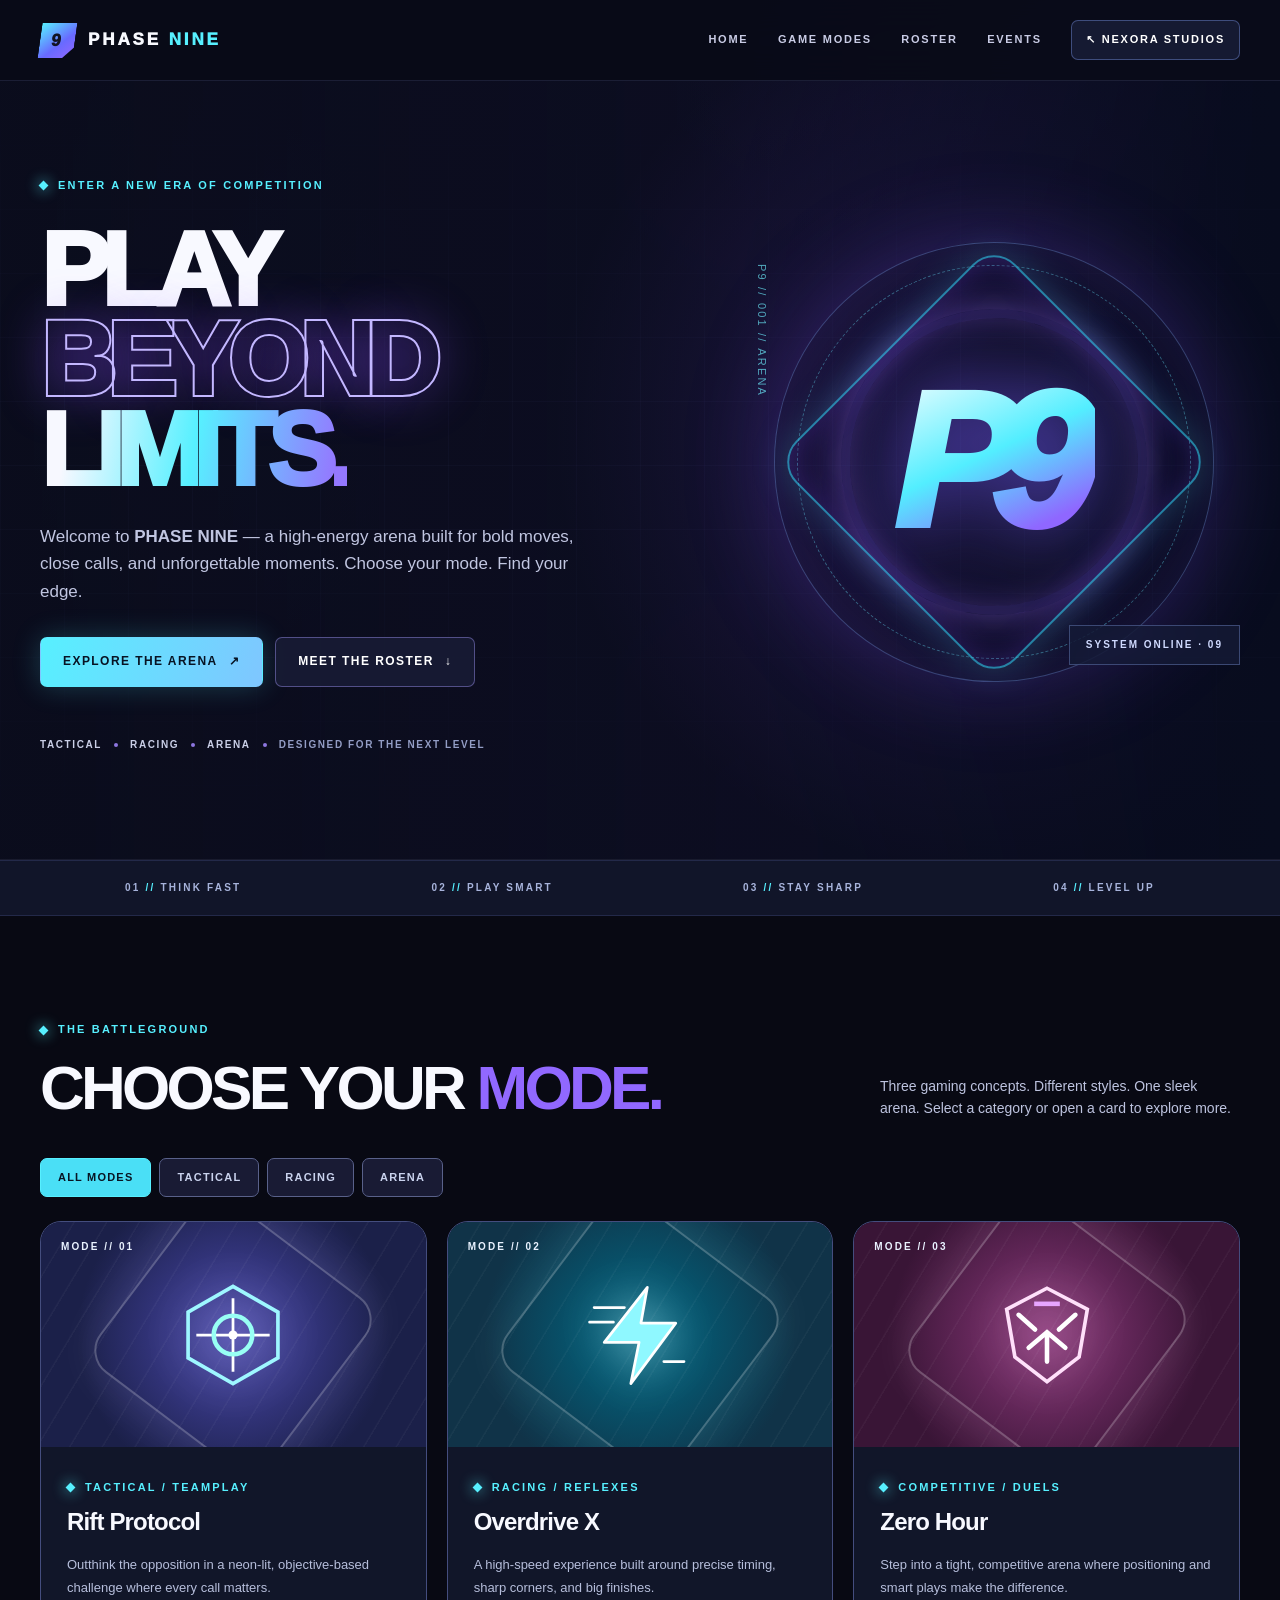
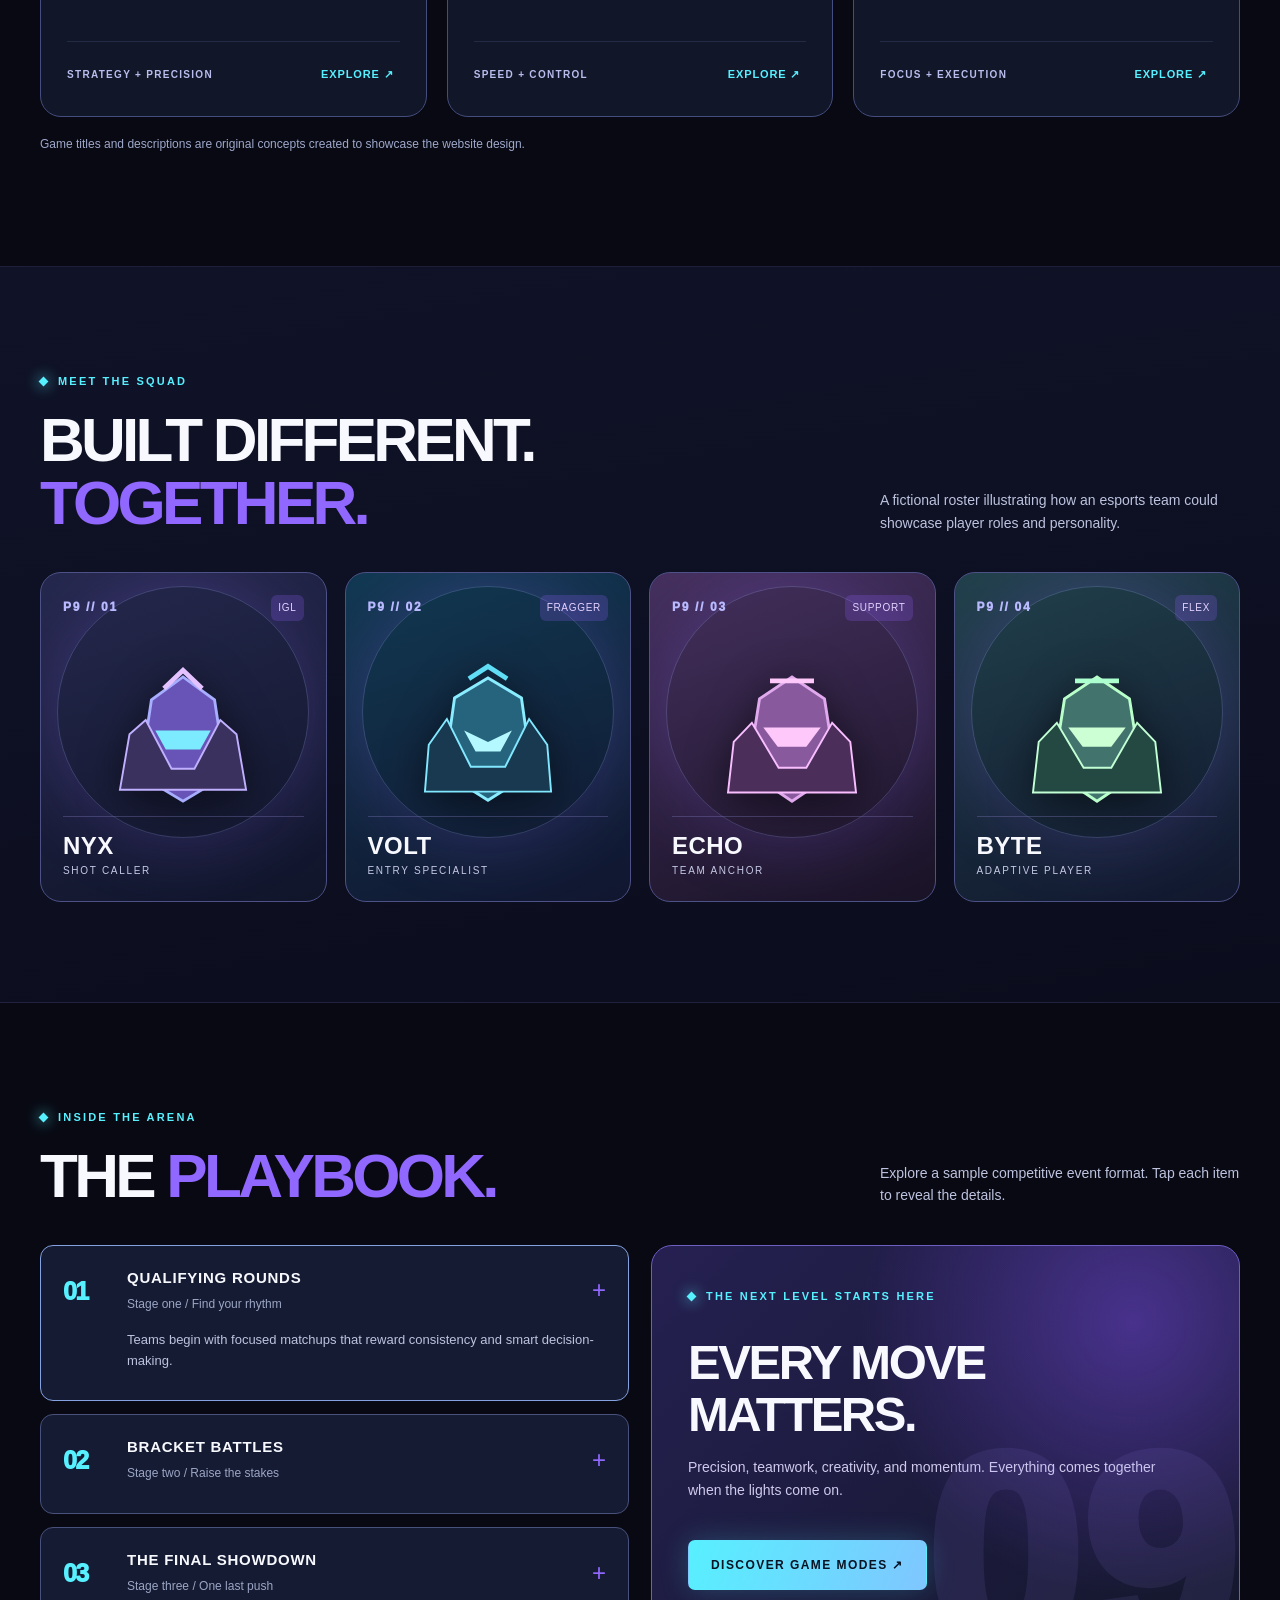
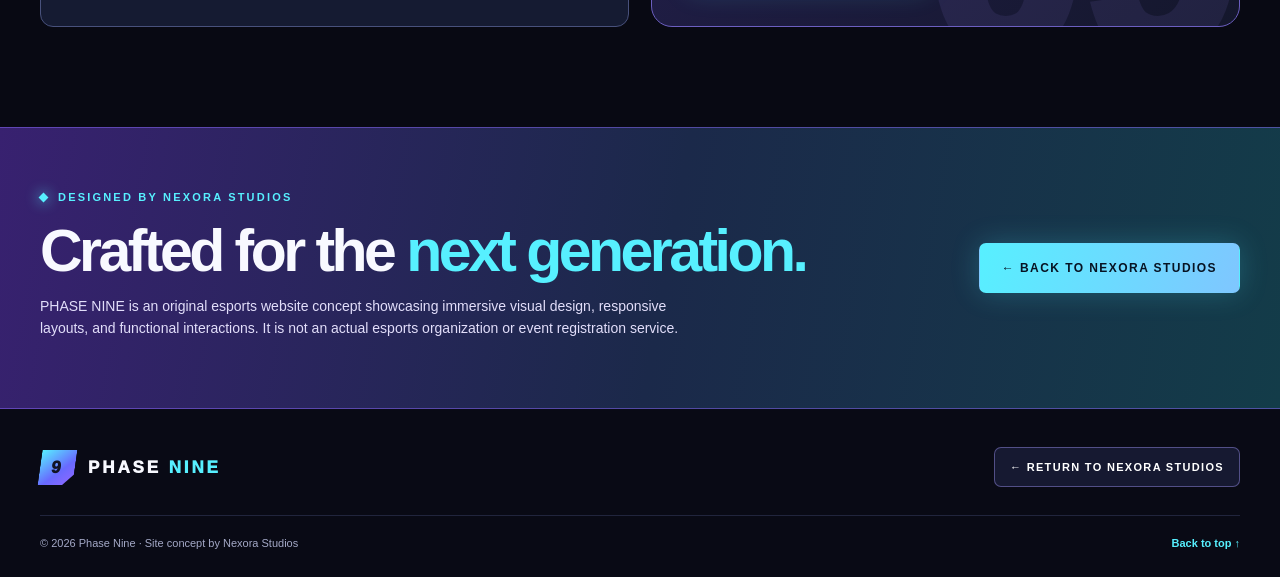
==== arena/index.html @ bd65f334 "Publish Phase Nine esports portfolio project" ====
<!doctype html>
<html lang="en">
<head>
  <meta charset="UTF-8">
  <meta name="viewport" content="width=device-width, initial-scale=1">
  <meta name="theme-color" content="#090a17">
  <meta name="description" content="Phase Nine is a futuristic esports and gaming website concept designed by Nexora Studios.">
  <title>PHASE NINE | Enter the Arena</title>
  <style>
    :root{--bg:#080913;--panel:#111329;--panel2:#171b35;--line:#333a63;--white:#f8f9ff;--soft:#bdc3df;--purple:#9168ff;--cyan:#57f0ff;--lime:#c2ff79;--radius:21px;--max:1200px}
    *{box-sizing:border-box}
    html{scroll-behavior:smooth;scroll-padding-top:105px}
    body{margin:0;background:var(--bg);color:var(--white);font-family:Inter,"Segoe UI",Arial,sans-serif;line-height:1.6;overflow-x:hidden}
    body::before{content:"";position:fixed;inset:0;z-index:-2;background:radial-gradient(ellipse 52% 38% at 92% 7%,#603bb32b,transparent 80%),radial-gradient(ellipse 44% 42% at 4% 42%,#1942731c,transparent 80%),var(--bg)}
    ::selection{background:#9168ff;color:white}
    a{color:inherit;text-decoration:none}button{font:inherit}button,a{ -webkit-tap-highlight-color:transparent }
    button:focus-visible,a:focus-visible,summary:focus-visible{outline:3px solid var(--cyan);outline-offset:4px}
    .wrap{width:min(var(--max),calc(100% - 64px));margin-inline:auto}
    .topbar{position:sticky;top:0;z-index:40;background:#090b18eb;backdrop-filter:blur(18px);border-bottom:1px solid #8794df25}
    .nav{display:flex;align-items:center;justify-content:space-between;gap:16px;min-height:80px}
    .brand{display:inline-flex;align-items:center;gap:13px;font-size:17px;font-weight:950;letter-spacing:.17em;white-space:nowrap}
    .brand-symbol{width:35px;height:35px;display:grid;place-items:center;transform:skew(-8deg);background:linear-gradient(140deg,var(--cyan),#686aff 60%,var(--purple));clip-path:polygon(0 0,100% 0,100% 70%,70% 100%,0 100%);color:#111324;font-weight:1000;box-shadow:0 0 35px #8d56ff66}
    .brand em{font-style:normal;color:var(--cyan)}
    .nav-items{display:flex;align-items:center;gap:clamp(14px,2.3vw,34px)}
    .nav-items a{font-size:11px;letter-spacing:.16em;text-transform:uppercase;color:#c9cce5;font-weight:800;transition:color .2s}
    .nav-items a:hover{color:var(--cyan)}
    .nav-items .nav-back{border:1px solid #6880c980;padding:10px 14px;border-radius:7px;color:white;background:#2229498a}
    .menu-button{display:none;border:1px solid #737eba79;border-radius:8px;background:#191d37;color:white;padding:9px 13px;cursor:pointer;font-weight:900}
    .hero{position:relative;min-height:710px;isolation:isolate;overflow:hidden;border-bottom:1px solid #646ca330}
    .hero::before{content:"";position:absolute;inset:0;z-index:-2;background:linear-gradient(90deg,#0b0d1df2 0%,#10112c91 58%,#080c1e 100%),radial-gradient(circle at 78% 45%,#7c43eb6e,transparent 41%)}
    .hero::after{content:"";position:absolute;inset:0;z-index:-1;opacity:.3;background-image:linear-gradient(#7a8ad720 1px,transparent 1px),linear-gradient(90deg,#7a8ad720 1px,transparent 1px);background-size:64px 64px;mask-image:linear-gradient(to bottom,transparent,black 45%,transparent)}
    .hero .wrap{display:grid;grid-template-columns:1.15fr .85fr;align-items:center;gap:40px;min-height:710px;padding-block:90px 106px}
    .eyebrow{display:inline-flex;align-items:center;gap:11px;text-transform:uppercase;letter-spacing:.2em;font-weight:850;font-size:11px;color:var(--cyan)}
    .eyebrow:before{content:"";height:7px;width:7px;background:var(--cyan);box-shadow:0 0 14px var(--cyan);transform:rotate(45deg)}
    .hero h1{font-size:clamp(63px,8.1vw,121px);line-height:.87;letter-spacing:-.085em;font-weight:1000;margin:28px 0 28px;text-transform:uppercase}
    .hero h1 .outline{color:transparent;-webkit-text-stroke:2px #c3b7ff;text-shadow:0 0 48px #8b4aff60}
    .hero h1 .bright{display:inline-block;background:linear-gradient(100deg,#f7f8ff 10%,var(--cyan) 50%,#9478ff 95%);color:transparent;background-clip:text;-webkit-background-clip:text}
    .hero-copy{max-width:550px;font-size:17px;color:#c1c6e1;margin-bottom:29px}
    .actions{display:flex;gap:12px;flex-wrap:wrap;margin-top:32px}
    .btn{display:inline-flex;align-items:center;justify-content:center;gap:11px;min-height:50px;padding:13px 22px;font-size:12px;font-weight:900;letter-spacing:.12em;text-transform:uppercase;border-radius:7px;border:1px solid transparent;cursor:pointer;transition:transform .2s,box-shadow .2s,background .2s}
    .btn:hover{transform:translateY(-3px)}
    .btn.primary{color:#071323;background:linear-gradient(110deg,var(--cyan),#7fc6ff);box-shadow:0 0 28px #52ebff36}
    .btn.secondary{background:#191d37d8;border-color:#8f85dd80;color:white}
    .btn.small{min-height:40px;padding:10px 15px;font-size:11px}
    .microline{margin-top:50px;display:flex;align-items:center;gap:12px;flex-wrap:wrap;color:#939dc5;text-transform:uppercase;letter-spacing:.16em;font-size:10px;font-weight:700}
    .microline b{color:#cacfe7}
    .microline i{width:4px;height:4px;border-radius:50%;background:#8d76df}
    .hero-art{position:relative;height:450px;display:grid;place-items:center;animation:enter-art 1.1s ease both}
    .hero-art .orbit{position:absolute;width:min(440px,100%);aspect-ratio:1;border-radius:50%;border:1px solid #748de267;transform:rotate(-24deg);box-shadow:0 0 90px #7549e64a,inset 0 0 85px #5737a039}
    .hero-art .orbit::before{content:"";position:absolute;inset:22px;border:1px dashed #66e5fb60;border-radius:50%;animation:spin 40s linear infinite}
    .hero-art .orbit::after{content:"";position:absolute;inset:66px;border:9px solid #8561f530;border-radius:50%;box-shadow:0 0 35px #9b6dff6c,inset 0 0 32px #9b6dff45}
    .hero-art .angled{position:absolute;width:310px;height:310px;border:2px solid #36d8fc91;transform:rotate(45deg);border-radius:30px;box-shadow:0 0 38px #55e6ff39, inset 0 0 30px #8246ff35;animation:float 7s ease-in-out infinite}
    .hero-art .brandmark{position:relative;z-index:1;font-size:clamp(100px,15vw,190px);font-style:italic;font-weight:1000;letter-spacing:-.16em;padding-right:.16em;line-height:1;background:linear-gradient(155deg,#fff,#53eeff 46%,#8f67ff 80%);background-clip:text;color:transparent;filter:drop-shadow(0 0 34px #745fff8a)}
    .hero-art .tiny{position:absolute;z-index:3;bottom:22px;right:0;color:#d0daff;background:#151b35d9;border:1px solid #6478b282;padding:11px 16px;letter-spacing:.2em;font-size:10px;font-weight:900;backdrop-filter:blur(8px)}
    .hero-art .coordinates{position:absolute;z-index:2;left:1%;top:6%;font-size:11px;letter-spacing:.2em;color:#6df0ffac;writing-mode:vertical-rl}
    .ticker{border-block:1px solid #49558d52;background:#111529;overflow:hidden}
    .ticker .inner{min-height:54px;display:flex;align-items:center;justify-content:space-around;gap:20px;flex-wrap:wrap;padding:8px 0}
    .ticker span{font-size:10px;font-weight:850;letter-spacing:.22em;text-transform:uppercase;color:#a7b3db;white-space:nowrap}
    .ticker strong{color:var(--cyan)}
    .section{padding:100px 0;scroll-margin-top:90px}
    .section-alt{background:linear-gradient(170deg,#101328,#0b0d1d);border-block:1px solid #5b5b9138}
    .section-heading{display:flex;justify-content:space-between;align-items:end;gap:30px;margin-bottom:38px}
    .section-heading h2{font-size:clamp(36px,5.4vw,62px);letter-spacing:-.06em;text-transform:uppercase;line-height:1.02;margin:15px 0 0}
    .section-heading h2 span{color:var(--purple)}
    .section-heading p{max-width:360px;color:var(--soft);font-size:14px;margin:0}
    .filters{display:flex;gap:8px;flex-wrap:wrap;margin-bottom:24px}
    .filter{border:1px solid #59618a;background:#191b34;color:#c9d2ed;border-radius:7px;padding:10px 17px;letter-spacing:.11em;font-weight:850;font-size:11px;text-transform:uppercase;cursor:pointer;transition:.2s}
    .filter:hover{border-color:var(--cyan);color:white}
    .filter[aria-pressed="true"]{background:#4adff6;color:#081523;border-color:var(--cyan)}
    .modes-grid{display:grid;grid-template-columns:repeat(3,minmax(0,1fr));gap:20px}
    .mode-card{border:1px solid #444d7e;border-radius:var(--radius);overflow:hidden;background:#111629;transition:transform .25s,border .25s,box-shadow .25s}
    .mode-card:hover{transform:translateY(-8px);border-color:#7f87ef;box-shadow:0 18px 40px #0007}
    .mode-card[hidden]{display:none}
    .mode-art{position:relative;height:225px;display:grid;place-items:center;overflow:hidden;isolation:isolate}
    .mode-art::before{content:"";position:absolute;inset:-60px;background:repeating-linear-gradient(125deg,transparent 0,transparent 26px,#ffffff09 27px,#ffffff09 28px);transform:rotate(-4deg)}
    .mode-art:after{content:"";position:absolute;width:210px;height:210px;border:2px solid #ffffff3c;border-radius:28px;transform:rotate(37deg);box-shadow:0 0 50px #ffffff18}
    .mode-art svg{width:110px;height:110px;position:relative;z-index:1;filter:drop-shadow(0 0 23px #ffffff70)}
    .mode-art.tactical{background:radial-gradient(circle at 50% 50%,#4a48ad,#1b2049 70%)}
    .mode-art.speed{background:radial-gradient(circle at 50% 50%,#006b86,#103348 70%)}
    .mode-art.duel{background:radial-gradient(circle at 50% 50%,#8c387b,#391536 70%)}
    .corner-id{position:absolute;z-index:2;top:17px;left:20px;font-size:10px;color:#e9f2ff;letter-spacing:.21em;font-weight:900}
    .mode-info{padding:26px}
    .mode-info h3{font-size:24px;letter-spacing:-.035em;margin:4px 0}
    .mode-info p{font-size:13px;color:#b6bedb;line-height:1.75;min-height:69px}
    .card-footer{display:flex;align-items:center;justify-content:space-between;gap:10px;border-top:1px solid #55608b45;padding-top:18px;margin-top:18px}
    .subtag{font-size:10px;color:#b9bded;letter-spacing:.13em;text-transform:uppercase;font-weight:750}
    .inline-button{border:0;background:transparent;padding:6px;color:var(--cyan);font-weight:900;letter-spacing:.08em;text-transform:uppercase;cursor:pointer;font-size:11px}
    .inline-button:hover{text-decoration:underline}
    .roster-grid{display:grid;grid-template-columns:repeat(4,minmax(0,1fr));gap:18px}
    .player{position:relative;min-height:330px;background:linear-gradient(160deg,#25284d,#10152a);border:1px solid #4d5186;border-radius:var(--radius);padding:22px;display:flex;flex-direction:column;justify-content:space-between;overflow:hidden;transition:transform .2s}
    .player:hover{transform:translateY(-6px)}
    .player:before{content:"";position:absolute;width:250px;height:250px;left:50%;top:4%;transform:translateX(-50%);border:1px solid #a5a9ff40;border-radius:50%;box-shadow:0 0 70px #8f68ff40}
    .player .top{position:relative;z-index:1;display:flex;justify-content:space-between;align-items:center}
    .player .num{font-weight:950;color:#b9b9ff;letter-spacing:.14em;font-size:12px}
    .player .type{font-size:10px;color:#e4d2ff;background:#9060ff38;border-radius:6px;padding:5px 7px;text-transform:uppercase;letter-spacing:.07em}
    .avatar{position:relative;z-index:1;align-self:center;display:grid;place-items:center;width:172px;height:175px;transform:translateY(11px)}
    .avatar svg{width:100%;height:100%;filter:drop-shadow(0 8px 20px #0008)}
    .player .bottom{position:relative;z-index:1;border-top:1px solid #7c79b95c;padding-top:17px}
    .player h3{font-size:24px;line-height:1;margin:0 0 5px;letter-spacing:.02em}
    .player p{font-size:10px;letter-spacing:.17em;color:#c5c9e5;text-transform:uppercase;margin:0}
    .player:nth-child(2){background:linear-gradient(160deg,#113952,#11162f)}
    .player:nth-child(3){background:linear-gradient(160deg,#45305e,#191326)}
    .player:nth-child(4){background:linear-gradient(160deg,#21414b,#11172e)}
    .showcase-note{font-size:12px;color:#9ea8ca;margin-top:18px}
    .events{display:grid;grid-template-columns:1fr 1fr;gap:22px}
    .event-list{display:grid;gap:13px}
    details.event{background:#151b32;border:1px solid #48517c;border-radius:13px;padding:20px 22px}
    details.event[open]{border-color:#84a1e0}
    details.event summary{display:flex;gap:16px;align-items:center;list-style:none;cursor:pointer}
    details.event summary::-webkit-details-marker{display:none}
    .event-number{font-size:25px;font-weight:950;color:var(--cyan);min-width:48px;letter-spacing:-.07em}
    .event-title{flex:1}
    .event-title strong{font-size:15px;display:block;text-transform:uppercase;letter-spacing:.05em}
    .event-title small{color:#9ba6c5;font-size:12px}
    .event-plus{font-size:24px;color:var(--purple)}
    details.event p{font-size:13px;color:var(--soft);margin:15px 0 0 64px}
    .feature{min-height:100%;padding:36px;border-radius:var(--radius);border:1px solid #6c5fc1;background:radial-gradient(circle at 82% 20%,#7448dc80,transparent 48%),linear-gradient(135deg,#252051,#14172c);position:relative;overflow:hidden}
    .feature h3{font-size:clamp(30px,4vw,49px);text-transform:uppercase;line-height:1.06;letter-spacing:-.05em;max-width:460px;margin:30px 0 15px}
    .feature p{max-width:470px;color:#cfcaed;font-size:14px}
    .feature .feature-number{position:absolute;right:5px;bottom:-72px;font-size:280px;font-weight:1000;line-height:1;color:#9e88ff18;pointer-events:none}
    .feature .btn{margin-top:25px;position:relative}
    .about-band{padding:55px 0;background:linear-gradient(100deg,#382170,#1b294a 52%,#133c49);border-block:1px solid #8c6cff7c}
    .about-inner{display:flex;align-items:center;justify-content:space-between;gap:34px}
    .about-inner h2{font-size:clamp(32px,5vw,59px);line-height:1;letter-spacing:-.06em;margin:13px 0}
    .about-inner p{max-width:650px;color:#e2defa;font-size:14px}
    .about-inner .btn{flex-shrink:0}
    .footer{padding:38px 0 24px;background:#090a15}
    .footer-main{display:flex;align-items:center;justify-content:space-between;gap:22px;flex-wrap:wrap}
    .footer-sub{display:flex;align-items:center;justify-content:space-between;gap:20px;flex-wrap:wrap;color:#a4a9c7;border-top:1px solid #535a8d55;margin-top:28px;padding-top:19px;font-size:11px}
    .footer-sub a{color:var(--cyan);font-weight:800}
    dialog{border:1px solid #827dff;border-radius:20px;background:linear-gradient(155deg,#20244a,#0d1329);color:white;width:min(540px,calc(100% - 32px));box-shadow:0 35px 110px #000b;padding:32px}
    dialog::backdrop{background:#02050bd4;backdrop-filter:blur(5px)}
    dialog h2{font-size:34px;line-height:1.05;letter-spacing:-.05em;margin:15px 0}
    dialog p{color:#c5d3ee;line-height:1.7}
    dialog ul{padding-left:20px;color:#d7def4}
    dialog li{margin-bottom:6px}
    .close-modal{float:right;font-size:26px;width:40px;height:40px;background:#363963;color:white;border:1px solid #8884c7;border-radius:8px;cursor:pointer}
    .reveal{opacity:0;transform:translateY(25px);transition:transform .65s ease,opacity .65s ease}
    .reveal.visible{opacity:1;transform:translateY(0)}
    @keyframes spin{to{transform:rotate(360deg)}}
    @keyframes float{50%{transform:translateY(-16px) rotate(48deg)}}
    @keyframes enter-art{from{opacity:0;transform:translateY(30px) scale(.95)}to{opacity:1;transform:translateY(0) scale(1)}}
    @media(max-width:1050px){.hero .wrap{grid-template-columns:1fr .85fr}.roster-grid{grid-template-columns:repeat(2,minmax(0,1fr))}.modes-grid{grid-template-columns:repeat(2,minmax(0,1fr))}.hero h1{font-size:clamp(60px,8vw,96px)}.nav-items{gap:12px}}
    @media(max-width:760px){.wrap{width:min(var(--max),calc(100% - 36px))}.nav{min-height:68px}.menu-button{display:block}.nav-items{display:none;position:absolute;top:68px;left:0;right:0;background:#101426;border-bottom:1px solid #7476a353;flex-direction:column;align-items:stretch;gap:0;padding:10px 18px 18px;box-shadow:0 20px 40px #0009}.nav-items.open{display:flex}.nav-items a{padding:15px;border-bottom:1px solid #626a9940}.nav-items .nav-back{margin-top:8px;text-align:center;border:1px solid #7083b2}.hero,.hero .wrap{min-height:auto}.hero .wrap{grid-template-columns:1fr;padding-block:76px 65px;gap:8px}.hero-art{height:330px}.hero-art .orbit{width:300px}.hero-art .angled{height:225px;width:225px}.hero-art .brandmark{font-size:135px}.hero-art .tiny{right:6%}.section{padding:70px 0}.section-heading{display:block}.section-heading p{margin-top:15px}.modes-grid{grid-template-columns:1fr}.events{grid-template-columns:1fr}.about-inner{display:block}.about-inner .btn{margin-top:17px}.ticker span{font-size:9px}.ticker .inner{justify-content:center}.roster-grid{grid-template-columns:repeat(2,minmax(0,1fr))}}
    @media(max-width:470px){.hero h1{font-size:clamp(52px,16vw,75px)}.hero-copy{font-size:15px}.hero-art{height:275px}.hero-art .orbit{width:258px}.hero-art .angled{height:195px;width:195px}.hero-art .brandmark{font-size:113px}.hero-art .tiny{font-size:8px;padding:8px;bottom:5px}.roster-grid{gap:10px}.player{padding:13px;min-height:275px}.avatar{width:135px;height:147px}.player h3{font-size:20px}.player .type{font-size:8px}.feature{padding:26px}.feature h3{font-size:35px}.footer-main{align-items:flex-start;flex-direction:column}}
    @media(prefers-reduced-motion:reduce){*,*::before,*::after{scroll-behavior:auto!important;animation:none!important;transition:none!important}.reveal{opacity:1;transform:none}}
  </style>
</head>
<body>
  <header class="topbar">
    <nav class="wrap nav" aria-label="Main navigation">
      <a href="#top" class="brand"><span class="brand-symbol">9</span><span>PHASE <em>NINE</em></span></a>
      <button id="menuButton" class="menu-button" aria-expanded="false" aria-controls="navItems">☰ MENU</button>
      <div class="nav-items" id="navItems">
        <a href="#top">Home</a><a href="#modes">Game modes</a><a href="#roster">Roster</a><a href="#events">Events</a>
        <a class="nav-back" href="https://alewismike-ux.github.io/">↖ Nexora Studios</a>
      </div>
    </nav>
  </header>
  <main>
    <section class="hero" id="top" aria-labelledby="heroTitle">
      <div class="wrap">
        <div>
          <div class="eyebrow">Enter a new era of competition</div>
          <h1 id="heroTitle">PLAY<br><span class="outline">BEYOND</span><br><span class="bright">LIMITS.</span></h1>
          <p class="hero-copy">Welcome to <strong>PHASE NINE</strong> — a high-energy arena built for bold moves, close calls, and unforgettable moments. Choose your mode. Find your edge.</p>
          <div class="actions"><a href="#modes" class="btn primary">Explore the arena <span aria-hidden="true">↗</span></a><a href="#roster" class="btn secondary">Meet the roster <span aria-hidden="true">↓</span></a></div>
          <div class="microline"><b>TACTICAL</b><i></i><b>RACING</b><i></i><b>ARENA</b><i></i><span>Designed for the next level</span></div>
        </div>
        <div class="hero-art" aria-label="Glowing Phase Nine esports emblem" role="img">
          <div class="orbit"></div><div class="angled"></div><div class="coordinates">P9 // 001 // ARENA</div><div class="brandmark">P9</div><div class="tiny">SYSTEM ONLINE · 09</div>
        </div>
      </div>
    </section>
    <div class="ticker" aria-label="Gaming categories"><div class="wrap inner"><span>01 <strong>//</strong> THINK FAST</span><span>02 <strong>//</strong> PLAY SMART</span><span>03 <strong>//</strong> STAY SHARP</span><span>04 <strong>//</strong> LEVEL UP</span></div></div>
    <section class="section" id="modes" aria-labelledby="modesTitle">
      <div class="wrap">
        <div class="section-heading reveal"><div><div class="eyebrow">The battleground</div><h2 id="modesTitle">Choose your <span>mode.</span></h2></div><p>Three gaming concepts. Different styles. One sleek arena. Select a category or open a card to explore more.</p></div>
        <div class="filters" aria-label="Filter game modes">
          <button type="button" class="filter" aria-pressed="true" data-filter="all">All modes</button>
          <button type="button" class="filter" aria-pressed="false" data-filter="tactical">Tactical</button>
          <button type="button" class="filter" aria-pressed="false" data-filter="racing">Racing</button>
          <button type="button" class="filter" aria-pressed="false" data-filter="arena">Arena</button>
        </div>
        <div class="modes-grid">
          <article class="mode-card reveal" data-category="tactical">
            <div class="mode-art tactical"><span class="corner-id">MODE // 01</span>
              <svg aria-hidden="true" viewBox="0 0 120 120" fill="none"><path d="M60 7 109 35v50L60 113 11 85V35L60 7Z" stroke="#9ef7ff" stroke-width="4"/><path d="M60 20v80M20 60h80" stroke="white" stroke-width="3"/><circle cx="60" cy="60" r="21" stroke="#98fff4" stroke-width="5"/><circle cx="60" cy="60" r="5" fill="white"/></svg>
            </div><div class="mode-info"><span class="eyebrow">Tactical / Teamplay</span><h3>Rift Protocol</h3><p>Outthink the opposition in a neon-lit, objective-based challenge where every call matters.</p><div class="card-footer"><span class="subtag">Strategy + Precision</span><button type="button" class="inline-button" data-mode="tactical">Explore ↗</button></div></div>
          </article>
          <article class="mode-card reveal" data-category="racing">
            <div class="mode-art speed"><span class="corner-id">MODE // 02</span>
              <svg aria-hidden="true" viewBox="0 0 120 120" fill="none"><path d="M68 8 21 68h38l-9 45 49-66H61L68 8Z" fill="#8ff8ff" stroke="white" stroke-width="3" stroke-linejoin="round"/><path d="M10 30h33M5 46h26M86 89h22" stroke="white" stroke-width="3" stroke-linecap="round"/></svg>
            </div><div class="mode-info"><span class="eyebrow">Racing / Reflexes</span><h3>Overdrive X</h3><p>A high-speed experience built around precise timing, sharp corners, and big finishes.</p><div class="card-footer"><span class="subtag">Speed + Control</span><button type="button" class="inline-button" data-mode="racing">Explore ↗</button></div></div>
          </article>
          <article class="mode-card reveal" data-category="arena">
            <div class="mode-art duel"><span class="corner-id">MODE // 03</span>
              <svg aria-hidden="true" viewBox="0 0 120 120" fill="none"><path d="M60 9 104 32l-9 52-35 27-35-27-9-52L60 9Z" stroke="#ffe0fa" stroke-width="4"/><path d="m29 38 18 16M91 38 73 54M40 74l20-17 20 17M60 57v32" stroke="white" stroke-width="5" stroke-linecap="round"/><path d="M46 26h28" stroke="#e7a5ff" stroke-width="5"/></svg>
            </div><div class="mode-info"><span class="eyebrow">Competitive / Duels</span><h3>Zero Hour</h3><p>Step into a tight, competitive arena where positioning and smart plays make the difference.</p><div class="card-footer"><span class="subtag">Focus + Execution</span><button type="button" class="inline-button" data-mode="arena">Explore ↗</button></div></div>
          </article>
        </div>
        <p class="showcase-note">Game titles and descriptions are original concepts created to showcase the website design.</p>
      </div>
    </section>
    <section class="section section-alt" id="roster" aria-labelledby="rosterTitle">
      <div class="wrap">
        <div class="section-heading reveal"><div><div class="eyebrow">Meet the squad</div><h2 id="rosterTitle">Built different. <span>Together.</span></h2></div><p>A fictional roster illustrating how an esports team could showcase player roles and personality.</p></div>
        <div class="roster-grid">
          <article class="player reveal"><div class="top"><span class="num">P9 // 01</span><span class="type">IGL</span></div><div class="avatar"><svg aria-hidden="true" viewBox="0 0 180 180"><path d="m45 138 12-79 33-24 33 24 12 79-45 27z" fill="#6754b6" stroke="#a7adff" stroke-width="3"/><path d="M51 80 34 95 24 153h132l-10-58-17-15-27 51H78Z" fill="#3a315f" stroke="#c0b0ff" stroke-width="2"/><path d="M61 91h58l-11 20H72Z" fill="#7ceaff"/><path d="M70 47 90 28l20 19" stroke="#e4c2ff" stroke-width="5" fill="none"/></svg></div><div class="bottom"><h3>NYX</h3><p>Shot caller</p></div></article>
          <article class="player reveal"><div class="top"><span class="num">P9 // 02</span><span class="type">FRAGGER</span></div><div class="avatar"><svg aria-hidden="true" viewBox="0 0 180 180"><path d="m44 135 11-78 35-21 35 21 11 78-46 29Z" fill="#26637d" stroke="#8aecff" stroke-width="3"/><path d="M47 79 28 106 24 155h132l-4-49-19-27-25 50H72Z" fill="#183950" stroke="#81e8ff" stroke-width="2"/><path d="m65 91 25 12 25-12-12 22H77Z" fill="#b4f9ff"/><path d="M70 37 90 24l20 13" fill="none" stroke="#60def6" stroke-width="5"/></svg></div><div class="bottom"><h3>VOLT</h3><p>Entry specialist</p></div></article>
          <article class="player reveal"><div class="top"><span class="num">P9 // 03</span><span class="type">SUPPORT</span></div><div class="avatar"><svg aria-hidden="true" viewBox="0 0 180 180"><path d="m44 134 12-76 34-23 34 23 12 76-46 31Z" fill="#885a9d" stroke="#e1a9ed" stroke-width="3"/><path d="M48 83 29 103 23 156h134l-6-53-19-20-27 47H76Z" fill="#4b2e5a" stroke="#f9beff" stroke-width="2"/><path d="M60 88h60l-15 20H75Z" fill="#ffc8fb"/><path d="M67 39h46" stroke="#ffc8fb" stroke-width="5"/></svg></div><div class="bottom"><h3>ECHO</h3><p>Team anchor</p></div></article>
          <article class="player reveal"><div class="top"><span class="num">P9 // 04</span><span class="type">FLEX</span></div><div class="avatar"><svg aria-hidden="true" viewBox="0 0 180 180"><path d="m44 134 12-76 34-23 34 23 12 76-46 31Z" fill="#43736d" stroke="#b9ffca" stroke-width="3"/><path d="M48 83 29 103 23 156h134l-6-53-19-20-27 47H76Z" fill="#234942" stroke="#c2ffd4" stroke-width="2"/><path d="M60 88h60l-15 20H75Z" fill="#ccffd3"/><path d="M67 39h46" stroke="#acffce" stroke-width="5"/></svg></div><div class="bottom"><h3>BYTE</h3><p>Adaptive player</p></div></article>
        </div>
      </div>
    </section>
    <section class="section" id="events" aria-labelledby="eventsTitle">
      <div class="wrap">
        <div class="section-heading reveal"><div><div class="eyebrow">Inside the arena</div><h2 id="eventsTitle">The <span>playbook.</span></h2></div><p>Explore a sample competitive event format. Tap each item to reveal the details.</p></div>
        <div class="events">
          <div class="event-list reveal">
            <details class="event" open><summary><span class="event-number">01</span><span class="event-title"><strong>Qualifying rounds</strong><small>Stage one / Find your rhythm</small></span><span class="event-plus" aria-hidden="true">+</span></summary><p>Teams begin with focused matchups that reward consistency and smart decision-making.</p></details>
            <details class="event"><summary><span class="event-number">02</span><span class="event-title"><strong>Bracket battles</strong><small>Stage two / Raise the stakes</small></span><span class="event-plus" aria-hidden="true">+</span></summary><p>Every round brings tougher challenges, deeper teamwork, and more pressure.</p></details>
            <details class="event"><summary><span class="event-number">03</span><span class="event-title"><strong>The final showdown</strong><small>Stage three / One last push</small></span><span class="event-plus" aria-hidden="true">+</span></summary><p>Two finalists compete in a closing match built around preparation and composure.</p></details>
          </div>
          <div class="feature reveal"><div class="eyebrow">The next level starts here</div><h3>Every move matters.</h3><p>Precision, teamwork, creativity, and momentum. Everything comes together when the lights come on.</p><a class="btn primary" href="#modes">Discover game modes ↗</a><span class="feature-number" aria-hidden="true">09</span></div>
        </div>
      </div>
    </section>
    <section class="about-band" id="about"><div class="wrap about-inner"><div><div class="eyebrow">Designed by Nexora Studios</div><h2>Crafted for the <span style="color:var(--cyan)">next generation.</span></h2><p>PHASE NINE is an original esports website concept showcasing immersive visual design, responsive layouts, and functional interactions. It is not an actual esports organization or event registration service.</p></div><a href="https://alewismike-ux.github.io/#portfolio" class="btn primary">← Back to Nexora Studios</a></div></section>
  </main>
  <footer class="footer"><div class="wrap"><div class="footer-main"><a href="#top" class="brand"><span class="brand-symbol">9</span><span>PHASE <em>NINE</em></span></a><a href="https://alewismike-ux.github.io/" class="btn secondary small">← Return to Nexora Studios</a></div><div class="footer-sub"><span>© <span id="year">2026</span> Phase Nine · Site concept by Nexora Studios</span><a href="#top">Back to top ↑</a></div></div></footer>
  <dialog id="modeDialog" aria-labelledby="dialogTitle"><button type="button" class="close-modal" id="closeDialog" aria-label="Close game mode details">×</button><div class="eyebrow">Arena briefing</div><h2 id="dialogTitle">Game mode</h2><p id="dialogDescription"></p><ul id="dialogFeatures"></ul><button class="btn primary" id="dialogDone" type="button">Back to arena</button></dialog>
  <script>
    // Responsive navigation
    const menuButton=document.getElementById('menuButton');
    const navItems=document.getElementById('navItems');
    menuButton.addEventListener('click',()=>{const open=navItems.classList.toggle('open');menuButton.setAttribute('aria-expanded',String(open));});
    navItems.querySelectorAll('a').forEach(link=>link.addEventListener('click',()=>{navItems.classList.remove('open');menuButton.setAttribute('aria-expanded','false');}));
    document.getElementById('year').textContent=new Date().getFullYear();
    // Game-mode filters
    const cards=[...document.querySelectorAll('.mode-card')];
    document.querySelectorAll('.filter').forEach(button=>button.addEventListener('click',()=>{
      const chosen=button.dataset.filter;
      document.querySelectorAll('.filter').forEach(b=>b.setAttribute('aria-pressed',String(b===button)));
      cards.forEach(card=>card.hidden=chosen!=='all'&&card.dataset.category!==chosen);
    }));
    // Interactive game briefings: original fictional concepts, no signup or payment
    const briefs={
      tactical:{title:'Rift Protocol',desc:'A tactical team challenge built around coordinated objectives, fast communication, and smart decision-making.',features:['Plan your approach with your squad','Balance patience and aggressive plays','Win through teamwork and precision']},
      racing:{title:'Overdrive X',desc:'A futuristic racing concept where speed is important, but controlling every turn matters just as much.',features:['Master high-speed cornering','Choose your racing line','Improve with every lap']},
      arena:{title:'Zero Hour',desc:'An arena-style competition concept where strategy, timing, and adaptability take center stage.',features:['Fight for arena control','Adapt to each new opponent','Focus on clean execution']}
    };
    const dlg=document.getElementById('modeDialog');
    let lastOpener;
    document.querySelectorAll('[data-mode]').forEach(button=>button.addEventListener('click',()=>{
      lastOpener=button;
      const b=briefs[button.dataset.mode];
      document.getElementById('dialogTitle').textContent=b.title;
      document.getElementById('dialogDescription').textContent=b.desc;
      const list=document.getElementById('dialogFeatures');list.replaceChildren();
      b.features.forEach(txt=>{const li=document.createElement('li');li.textContent=txt;list.appendChild(li);});
      if(typeof dlg.showModal==='function')dlg.showModal();
    }));
    function closeDialog(){dlg.close();if(lastOpener)lastOpener.focus();}
    document.getElementById('closeDialog').addEventListener('click',closeDialog);
    document.getElementById('dialogDone').addEventListener('click',closeDialog);
    dlg.addEventListener('click',e=>{if(e.target===dlg)closeDialog();});
    // Reveal animations, with a graceful fallback
    const reveal=[...document.querySelectorAll('.reveal')];
    if('IntersectionObserver' in window && !matchMedia('(prefers-reduced-motion: reduce)').matches){
      const observer=new IntersectionObserver(entries=>entries.forEach(entry=>{if(entry.isIntersecting){entry.target.classList.add('visible');observer.unobserve(entry.target);}}),{threshold:.06});
      reveal.forEach(el=>observer.observe(el));
    } else reveal.forEach(el=>el.classList.add('visible'));
  </script>
</body>
</html>
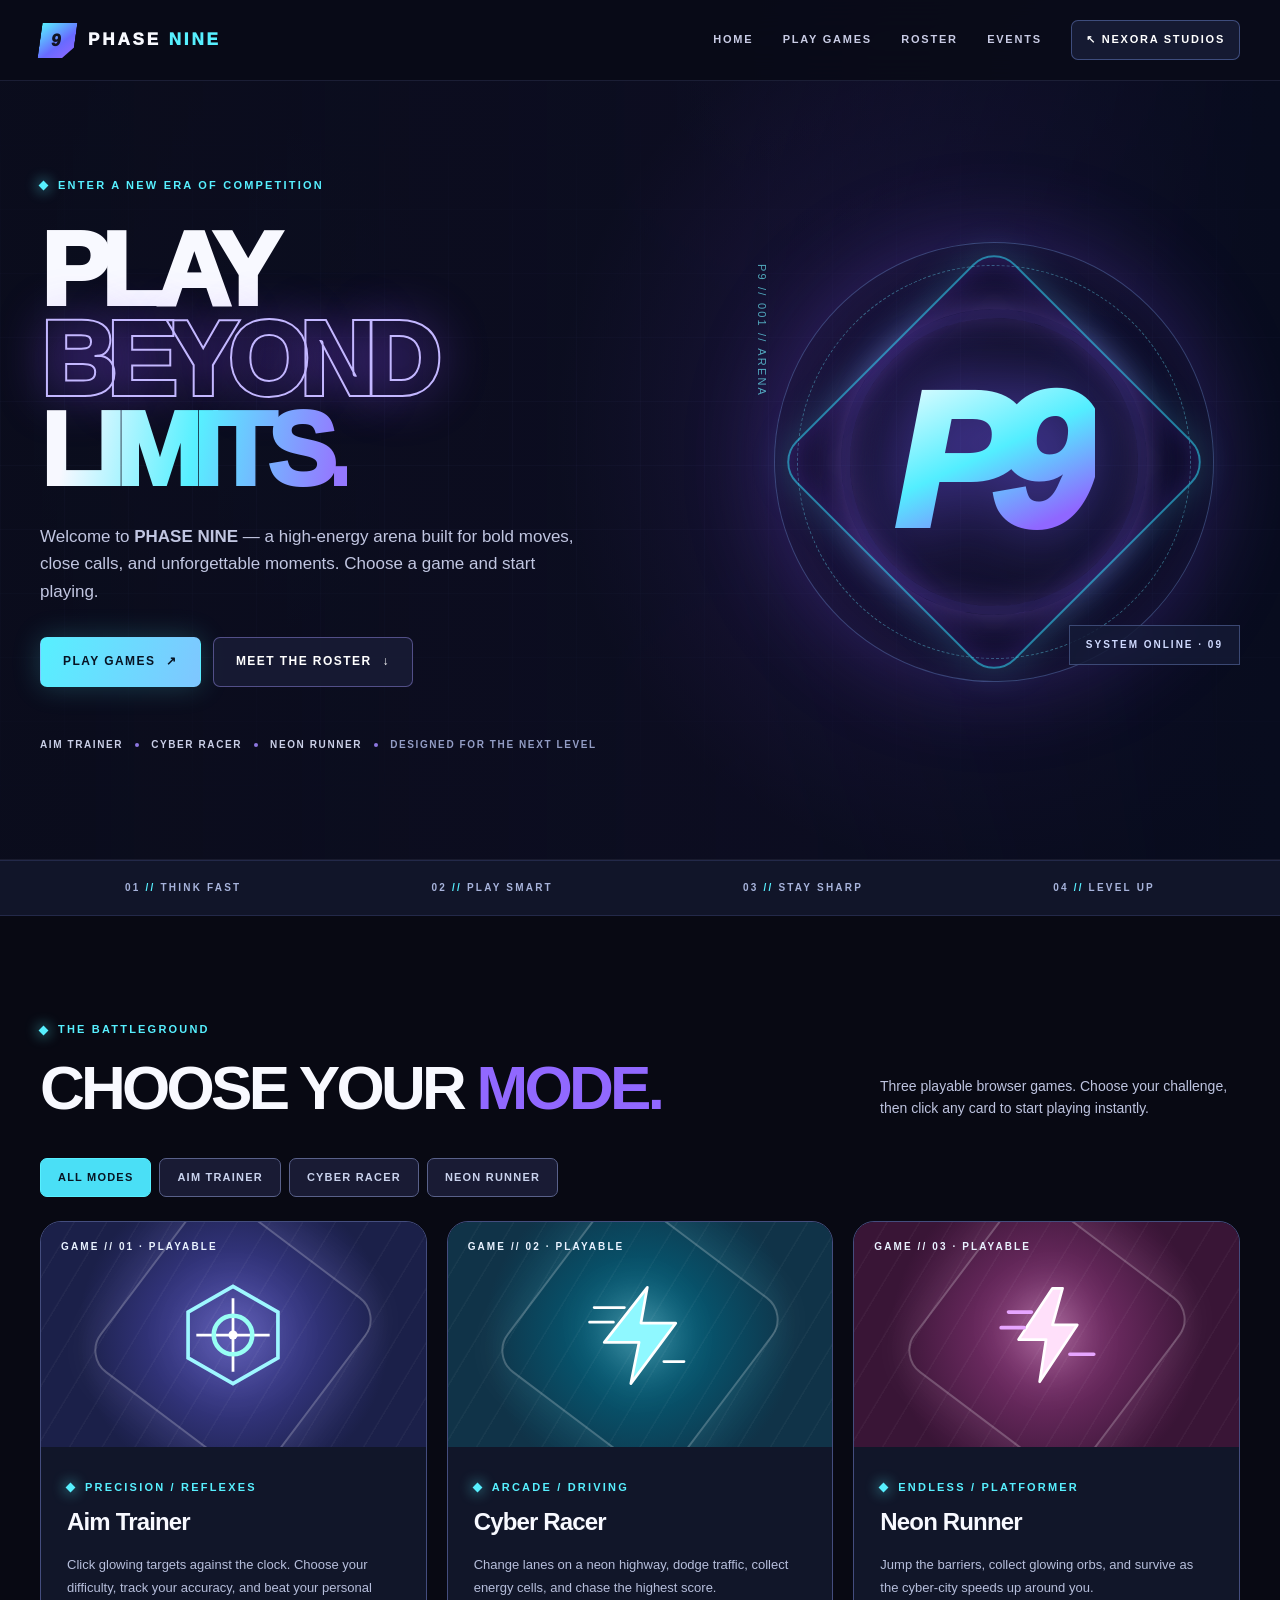
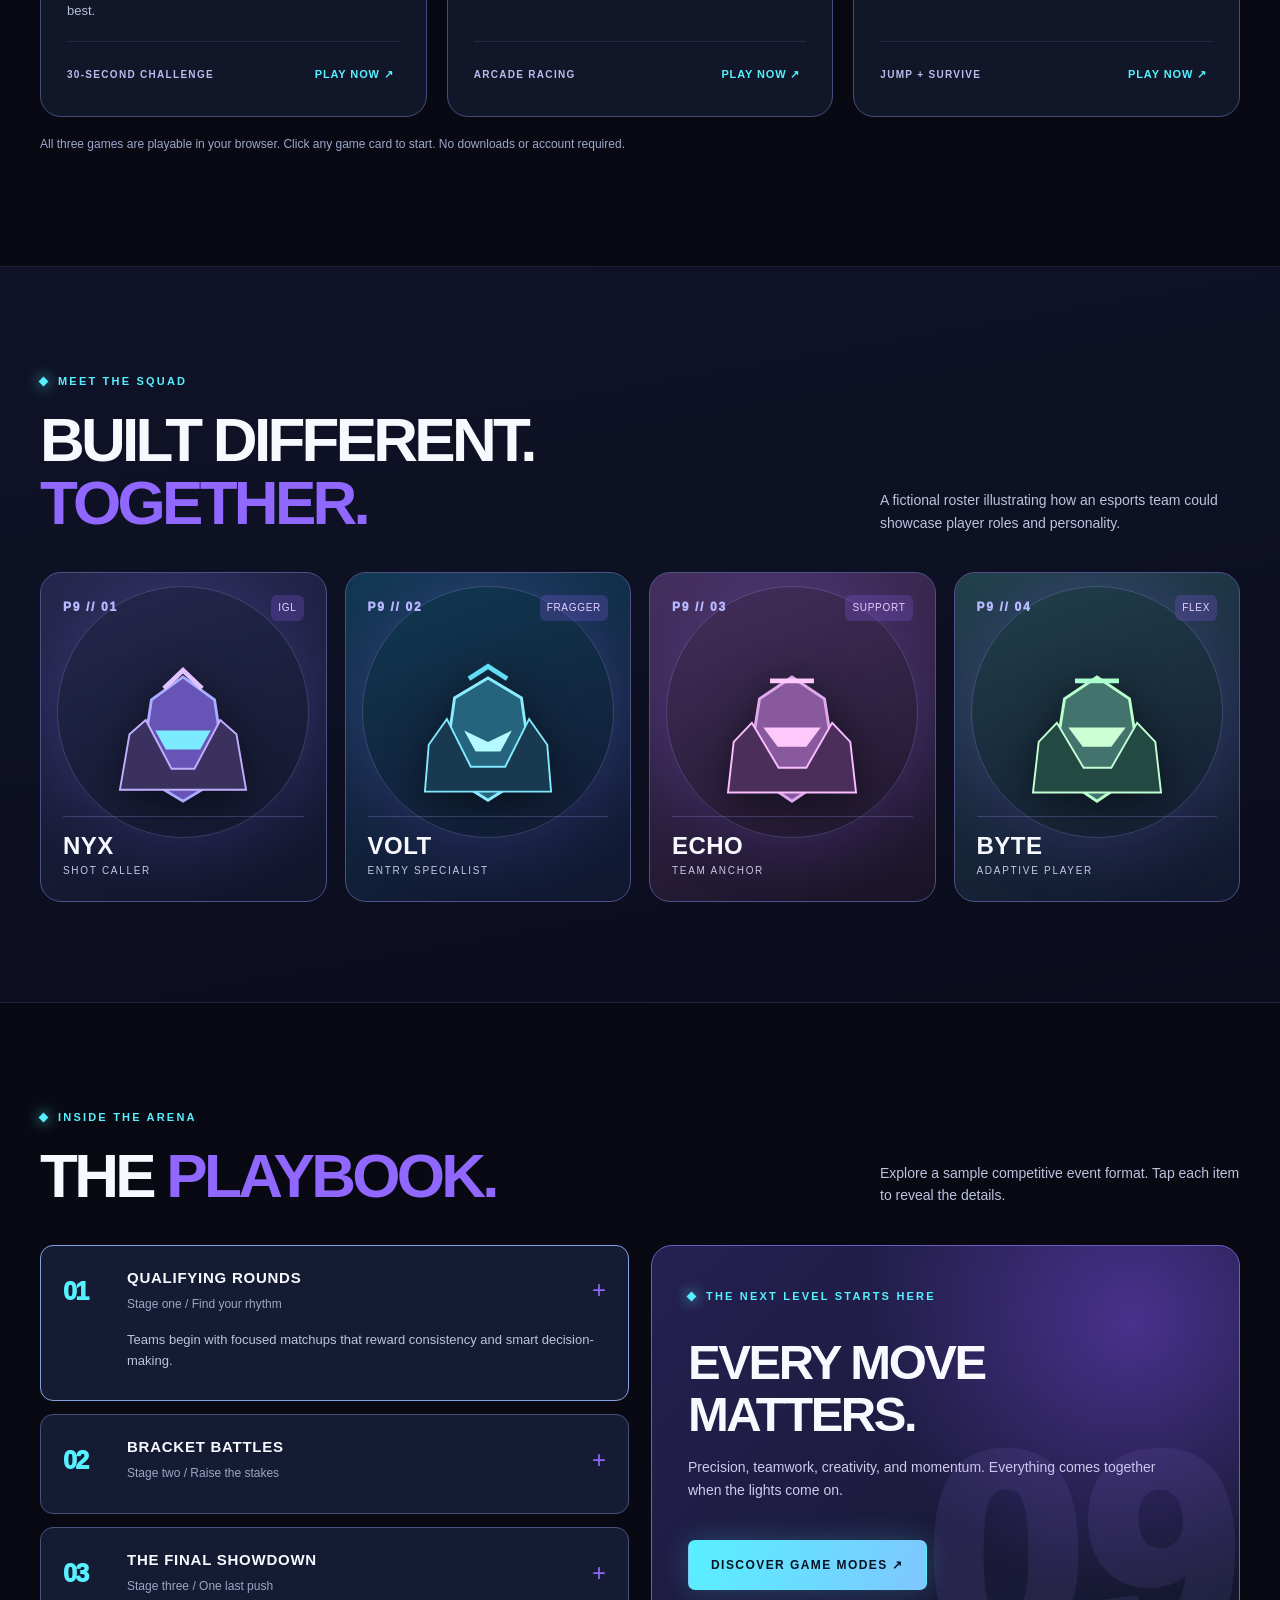
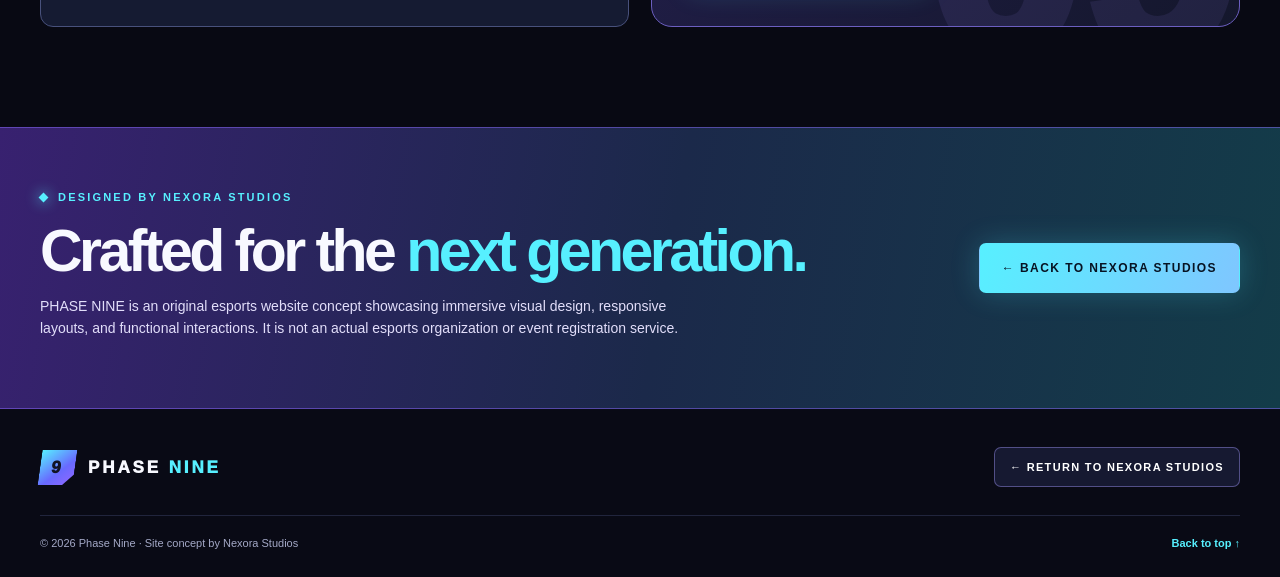
==== commit 14ae5334: "Make Phase Nine game cards open their playable games directly" ====
--- a/arena/index.html
+++ b/arena/index.html
@@ -68,8 +68,8 @@
     .filter:hover{border-color:var(--cyan);color:white}
     .filter[aria-pressed="true"]{background:#4adff6;color:#081523;border-color:var(--cyan)}
     .modes-grid{display:grid;grid-template-columns:repeat(3,minmax(0,1fr));gap:20px}
-    .mode-card{border:1px solid #444d7e;border-radius:var(--radius);overflow:hidden;background:#111629;transition:transform .25s,border .25s,box-shadow .25s}
-    .mode-card:hover{transform:translateY(-8px);border-color:#7f87ef;box-shadow:0 18px 40px #0007}
+    .mode-card{display:block;color:inherit;text-decoration:none;border:1px solid #444d7e;border-radius:var(--radius);overflow:hidden;background:#111629;transition:transform .25s,border .25s,box-shadow .25s}
+    .mode-card:hover,.mode-card:focus-visible{transform:translateY(-8px);border-color:#7f87ef;box-shadow:0 18px 40px #0007;outline-offset:3px}
     .mode-card[hidden]{display:none}
     .mode-art{position:relative;height:225px;display:grid;place-items:center;overflow:hidden;isolation:isolate}
     .mode-art::before{content:"";position:absolute;inset:-60px;background:repeating-linear-gradient(125deg,transparent 0,transparent 26px,#ffffff09 27px,#ffffff09 28px);transform:rotate(-4deg)}
@@ -152,7 +152,7 @@
       <a href="#top" class="brand"><span class="brand-symbol">9</span><span>PHASE <em>NINE</em></span></a>
       <button id="menuButton" class="menu-button" aria-expanded="false" aria-controls="navItems">☰ MENU</button>
       <div class="nav-items" id="navItems">
-        <a href="#top">Home</a><a href="#modes">Game modes</a><a href="#roster">Roster</a><a href="#events">Events</a>
+        <a href="#top">Home</a><a href="#modes">Play Games</a><a href="#roster">Roster</a><a href="#events">Events</a>
         <a class="nav-back" href="https://alewismike-ux.github.io/">↖ Nexora Studios</a>
       </div>
     </nav>
@@ -163,9 +163,9 @@
         <div>
           <div class="eyebrow">Enter a new era of competition</div>
           <h1 id="heroTitle">PLAY<br><span class="outline">BEYOND</span><br><span class="bright">LIMITS.</span></h1>
-          <p class="hero-copy">Welcome to <strong>PHASE NINE</strong> — a high-energy arena built for bold moves, close calls, and unforgettable moments. Choose your mode. Find your edge.</p>
-          <div class="actions"><a href="#modes" class="btn primary">Explore the arena <span aria-hidden="true">↗</span></a><a href="#roster" class="btn secondary">Meet the roster <span aria-hidden="true">↓</span></a></div>
-          <div class="microline"><b>TACTICAL</b><i></i><b>RACING</b><i></i><b>ARENA</b><i></i><span>Designed for the next level</span></div>
+          <p class="hero-copy">Welcome to <strong>PHASE NINE</strong> — a high-energy arena built for bold moves, close calls, and unforgettable moments. Choose a game and start playing.</p>
+          <div class="actions"><a href="#modes" class="btn primary">Play Games <span aria-hidden="true">↗</span></a><a href="#roster" class="btn secondary">Meet the roster <span aria-hidden="true">↓</span></a></div>
+          <div class="microline"><b>AIM TRAINER</b><i></i><b>CYBER RACER</b><i></i><b>NEON RUNNER</b><i></i><span>Designed for the next level</span></div>
         </div>
         <div class="hero-art" aria-label="Glowing Phase Nine esports emblem" role="img">
           <div class="orbit"></div><div class="angled"></div><div class="coordinates">P9 // 001 // ARENA</div><div class="brandmark">P9</div><div class="tiny">SYSTEM ONLINE · 09</div>
@@ -175,31 +175,31 @@
     <div class="ticker" aria-label="Gaming categories"><div class="wrap inner"><span>01 <strong>//</strong> THINK FAST</span><span>02 <strong>//</strong> PLAY SMART</span><span>03 <strong>//</strong> STAY SHARP</span><span>04 <strong>//</strong> LEVEL UP</span></div></div>
     <section class="section" id="modes" aria-labelledby="modesTitle">
       <div class="wrap">
-        <div class="section-heading reveal"><div><div class="eyebrow">The battleground</div><h2 id="modesTitle">Choose your <span>mode.</span></h2></div><p>Three gaming concepts. Different styles. One sleek arena. Select a category or open a card to explore more.</p></div>
+        <div class="section-heading reveal"><div><div class="eyebrow">The battleground</div><h2 id="modesTitle">Choose your <span>mode.</span></h2></div><p>Three playable browser games. Choose your challenge, then click any card to start playing instantly.</p></div>
         <div class="filters" aria-label="Filter game modes">
           <button type="button" class="filter" aria-pressed="true" data-filter="all">All modes</button>
-          <button type="button" class="filter" aria-pressed="false" data-filter="tactical">Tactical</button>
-          <button type="button" class="filter" aria-pressed="false" data-filter="racing">Racing</button>
-          <button type="button" class="filter" aria-pressed="false" data-filter="arena">Arena</button>
+          <button type="button" class="filter" aria-pressed="false" data-filter="tactical">Aim Trainer</button>
+          <button type="button" class="filter" aria-pressed="false" data-filter="racing">Cyber Racer</button>
+          <button type="button" class="filter" aria-pressed="false" data-filter="arena">Neon Runner</button>
         </div>
         <div class="modes-grid">
-          <article class="mode-card reveal" data-category="tactical">
-            <div class="mode-art tactical"><span class="corner-id">MODE // 01</span>
+          <a class="mode-card reveal" data-category="tactical" href="aim/" aria-label="Play Aim Trainer">
+            <div class="mode-art tactical"><span class="corner-id">GAME // 01 · PLAYABLE</span>
               <svg aria-hidden="true" viewBox="0 0 120 120" fill="none"><path d="M60 7 109 35v50L60 113 11 85V35L60 7Z" stroke="#9ef7ff" stroke-width="4"/><path d="M60 20v80M20 60h80" stroke="white" stroke-width="3"/><circle cx="60" cy="60" r="21" stroke="#98fff4" stroke-width="5"/><circle cx="60" cy="60" r="5" fill="white"/></svg>
-            </div><div class="mode-info"><span class="eyebrow">Tactical / Teamplay</span><h3>Rift Protocol</h3><p>Outthink the opposition in a neon-lit, objective-based challenge where every call matters.</p><div class="card-footer"><span class="subtag">Strategy + Precision</span><button type="button" class="inline-button" data-mode="tactical">Explore ↗</button></div></div>
-          </article>
-          <article class="mode-card reveal" data-category="racing">
-            <div class="mode-art speed"><span class="corner-id">MODE // 02</span>
+            </div><div class="mode-info"><span class="eyebrow">Precision / Reflexes</span><h3>Aim Trainer</h3><p>Click glowing targets against the clock. Choose your difficulty, track your accuracy, and beat your personal best.</p><div class="card-footer"><span class="subtag">30-second challenge</span><span class="inline-button">Play Now ↗</span></div></div>
+          </a>
+          <a class="mode-card reveal" data-category="racing" href="racer/" aria-label="Play Cyber Racer">
+            <div class="mode-art speed"><span class="corner-id">GAME // 02 · PLAYABLE</span>
               <svg aria-hidden="true" viewBox="0 0 120 120" fill="none"><path d="M68 8 21 68h38l-9 45 49-66H61L68 8Z" fill="#8ff8ff" stroke="white" stroke-width="3" stroke-linejoin="round"/><path d="M10 30h33M5 46h26M86 89h22" stroke="white" stroke-width="3" stroke-linecap="round"/></svg>
-            </div><div class="mode-info"><span class="eyebrow">Racing / Reflexes</span><h3>Overdrive X</h3><p>A high-speed experience built around precise timing, sharp corners, and big finishes.</p><div class="card-footer"><span class="subtag">Speed + Control</span><button type="button" class="inline-button" data-mode="racing">Explore ↗</button></div></div>
-          </article>
-          <article class="mode-card reveal" data-category="arena">
-            <div class="mode-art duel"><span class="corner-id">MODE // 03</span>
-              <svg aria-hidden="true" viewBox="0 0 120 120" fill="none"><path d="M60 9 104 32l-9 52-35 27-35-27-9-52L60 9Z" stroke="#ffe0fa" stroke-width="4"/><path d="m29 38 18 16M91 38 73 54M40 74l20-17 20 17M60 57v32" stroke="white" stroke-width="5" stroke-linecap="round"/><path d="M46 26h28" stroke="#e7a5ff" stroke-width="5"/></svg>
-            </div><div class="mode-info"><span class="eyebrow">Competitive / Duels</span><h3>Zero Hour</h3><p>Step into a tight, competitive arena where positioning and smart plays make the difference.</p><div class="card-footer"><span class="subtag">Focus + Execution</span><button type="button" class="inline-button" data-mode="arena">Explore ↗</button></div></div>
-          </article>
-        </div>
-        <p class="showcase-note">Game titles and descriptions are original concepts created to showcase the website design.</p>
+            </div><div class="mode-info"><span class="eyebrow">Arcade / Driving</span><h3>Cyber Racer</h3><p>Change lanes on a neon highway, dodge traffic, collect energy cells, and chase the highest score.</p><div class="card-footer"><span class="subtag">Arcade racing</span><span class="inline-button">Play Now ↗</span></div></div>
+          </a>
+          <a class="mode-card reveal" data-category="arena" href="runner/" aria-label="Play Neon Runner">
+            <div class="mode-art duel"><span class="corner-id">GAME // 03 · PLAYABLE</span>
+              <svg aria-hidden="true" viewBox="0 0 120 120" fill="none"><path d="M66 9 29 65h30l-7 46 41-62H66L77 9Z" fill="#ffe0fa" stroke="#fff" stroke-width="3" stroke-linejoin="round"/><path d="M18 35h25M10 52h25M85 81h26" stroke="#e7a5ff" stroke-width="4" stroke-linecap="round"/></svg>
+            </div><div class="mode-info"><span class="eyebrow">Endless / Platformer</span><h3>Neon Runner</h3><p>Jump the barriers, collect glowing orbs, and survive as the cyber-city speeds up around you.</p><div class="card-footer"><span class="subtag">Jump + Survive</span><span class="inline-button">Play Now ↗</span></div></div>
+          </a>
+        </div>
+        <p class="showcase-note">All three games are playable in your browser. Click any game card to start. No downloads or account required.</p>
       </div>
     </section>
     <section class="section section-alt" id="roster" aria-labelledby="rosterTitle">
@@ -229,7 +229,6 @@
     <section class="about-band" id="about"><div class="wrap about-inner"><div><div class="eyebrow">Designed by Nexora Studios</div><h2>Crafted for the <span style="color:var(--cyan)">next generation.</span></h2><p>PHASE NINE is an original esports website concept showcasing immersive visual design, responsive layouts, and functional interactions. It is not an actual esports organization or event registration service.</p></div><a href="https://alewismike-ux.github.io/#portfolio" class="btn primary">← Back to Nexora Studios</a></div></section>
   </main>
   <footer class="footer"><div class="wrap"><div class="footer-main"><a href="#top" class="brand"><span class="brand-symbol">9</span><span>PHASE <em>NINE</em></span></a><a href="https://alewismike-ux.github.io/" class="btn secondary small">← Return to Nexora Studios</a></div><div class="footer-sub"><span>© <span id="year">2026</span> Phase Nine · Site concept by Nexora Studios</span><a href="#top">Back to top ↑</a></div></div></footer>
-  <dialog id="modeDialog" aria-labelledby="dialogTitle"><button type="button" class="close-modal" id="closeDialog" aria-label="Close game mode details">×</button><div class="eyebrow">Arena briefing</div><h2 id="dialogTitle">Game mode</h2><p id="dialogDescription"></p><ul id="dialogFeatures"></ul><button class="btn primary" id="dialogDone" type="button">Back to arena</button></dialog>
   <script>
     // Responsive navigation
     const menuButton=document.getElementById('menuButton');
@@ -244,27 +243,6 @@
       document.querySelectorAll('.filter').forEach(b=>b.setAttribute('aria-pressed',String(b===button)));
       cards.forEach(card=>card.hidden=chosen!=='all'&&card.dataset.category!==chosen);
     }));
-    // Interactive game briefings: original fictional concepts, no signup or payment
-    const briefs={
-      tactical:{title:'Rift Protocol',desc:'A tactical team challenge built around coordinated objectives, fast communication, and smart decision-making.',features:['Plan your approach with your squad','Balance patience and aggressive plays','Win through teamwork and precision']},
-      racing:{title:'Overdrive X',desc:'A futuristic racing concept where speed is important, but controlling every turn matters just as much.',features:['Master high-speed cornering','Choose your racing line','Improve with every lap']},
-      arena:{title:'Zero Hour',desc:'An arena-style competition concept where strategy, timing, and adaptability take center stage.',features:['Fight for arena control','Adapt to each new opponent','Focus on clean execution']}
-    };
-    const dlg=document.getElementById('modeDialog');
-    let lastOpener;
-    document.querySelectorAll('[data-mode]').forEach(button=>button.addEventListener('click',()=>{
-      lastOpener=button;
-      const b=briefs[button.dataset.mode];
-      document.getElementById('dialogTitle').textContent=b.title;
-      document.getElementById('dialogDescription').textContent=b.desc;
-      const list=document.getElementById('dialogFeatures');list.replaceChildren();
-      b.features.forEach(txt=>{const li=document.createElement('li');li.textContent=txt;list.appendChild(li);});
-      if(typeof dlg.showModal==='function')dlg.showModal();
-    }));
-    function closeDialog(){dlg.close();if(lastOpener)lastOpener.focus();}
-    document.getElementById('closeDialog').addEventListener('click',closeDialog);
-    document.getElementById('dialogDone').addEventListener('click',closeDialog);
-    dlg.addEventListener('click',e=>{if(e.target===dlg)closeDialog();});
     // Reveal animations, with a graceful fallback
     const reveal=[...document.querySelectorAll('.reveal')];
     if('IntersectionObserver' in window && !matchMedia('(prefers-reduced-motion: reduce)').matches){
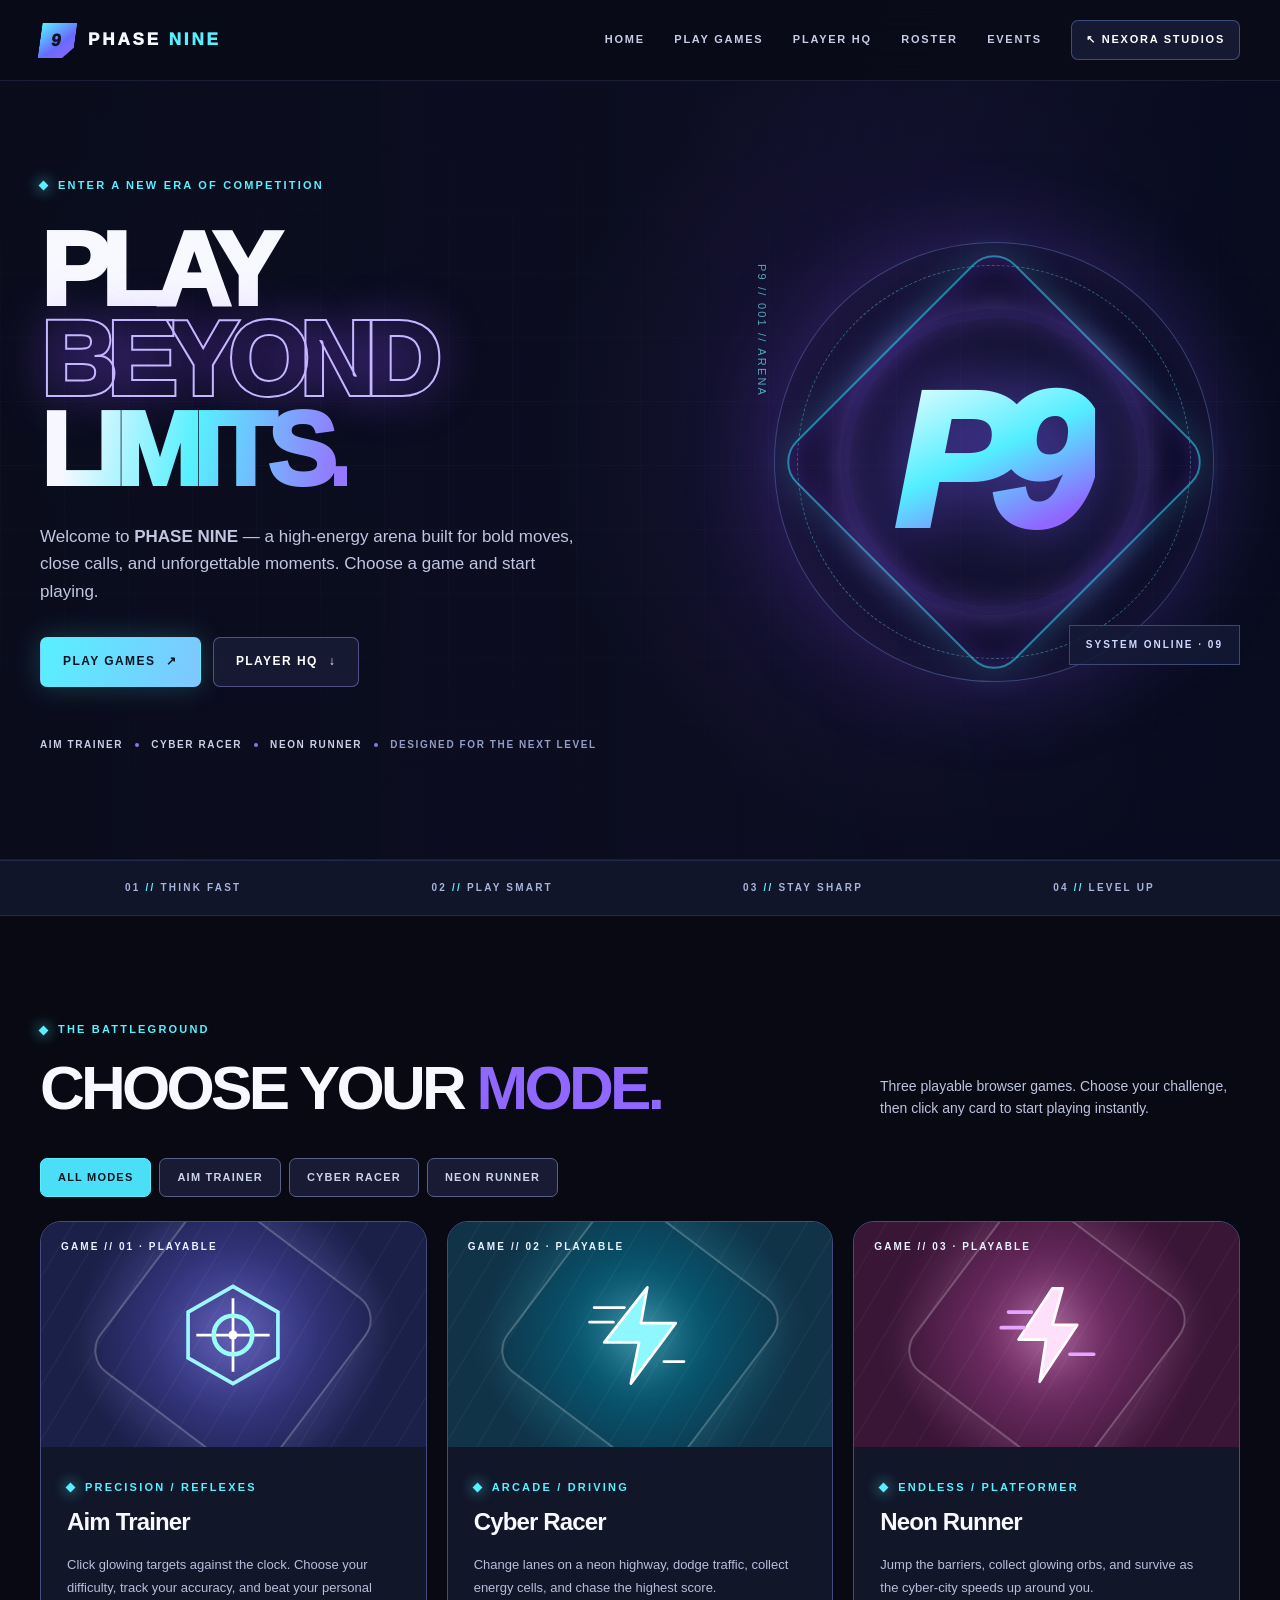
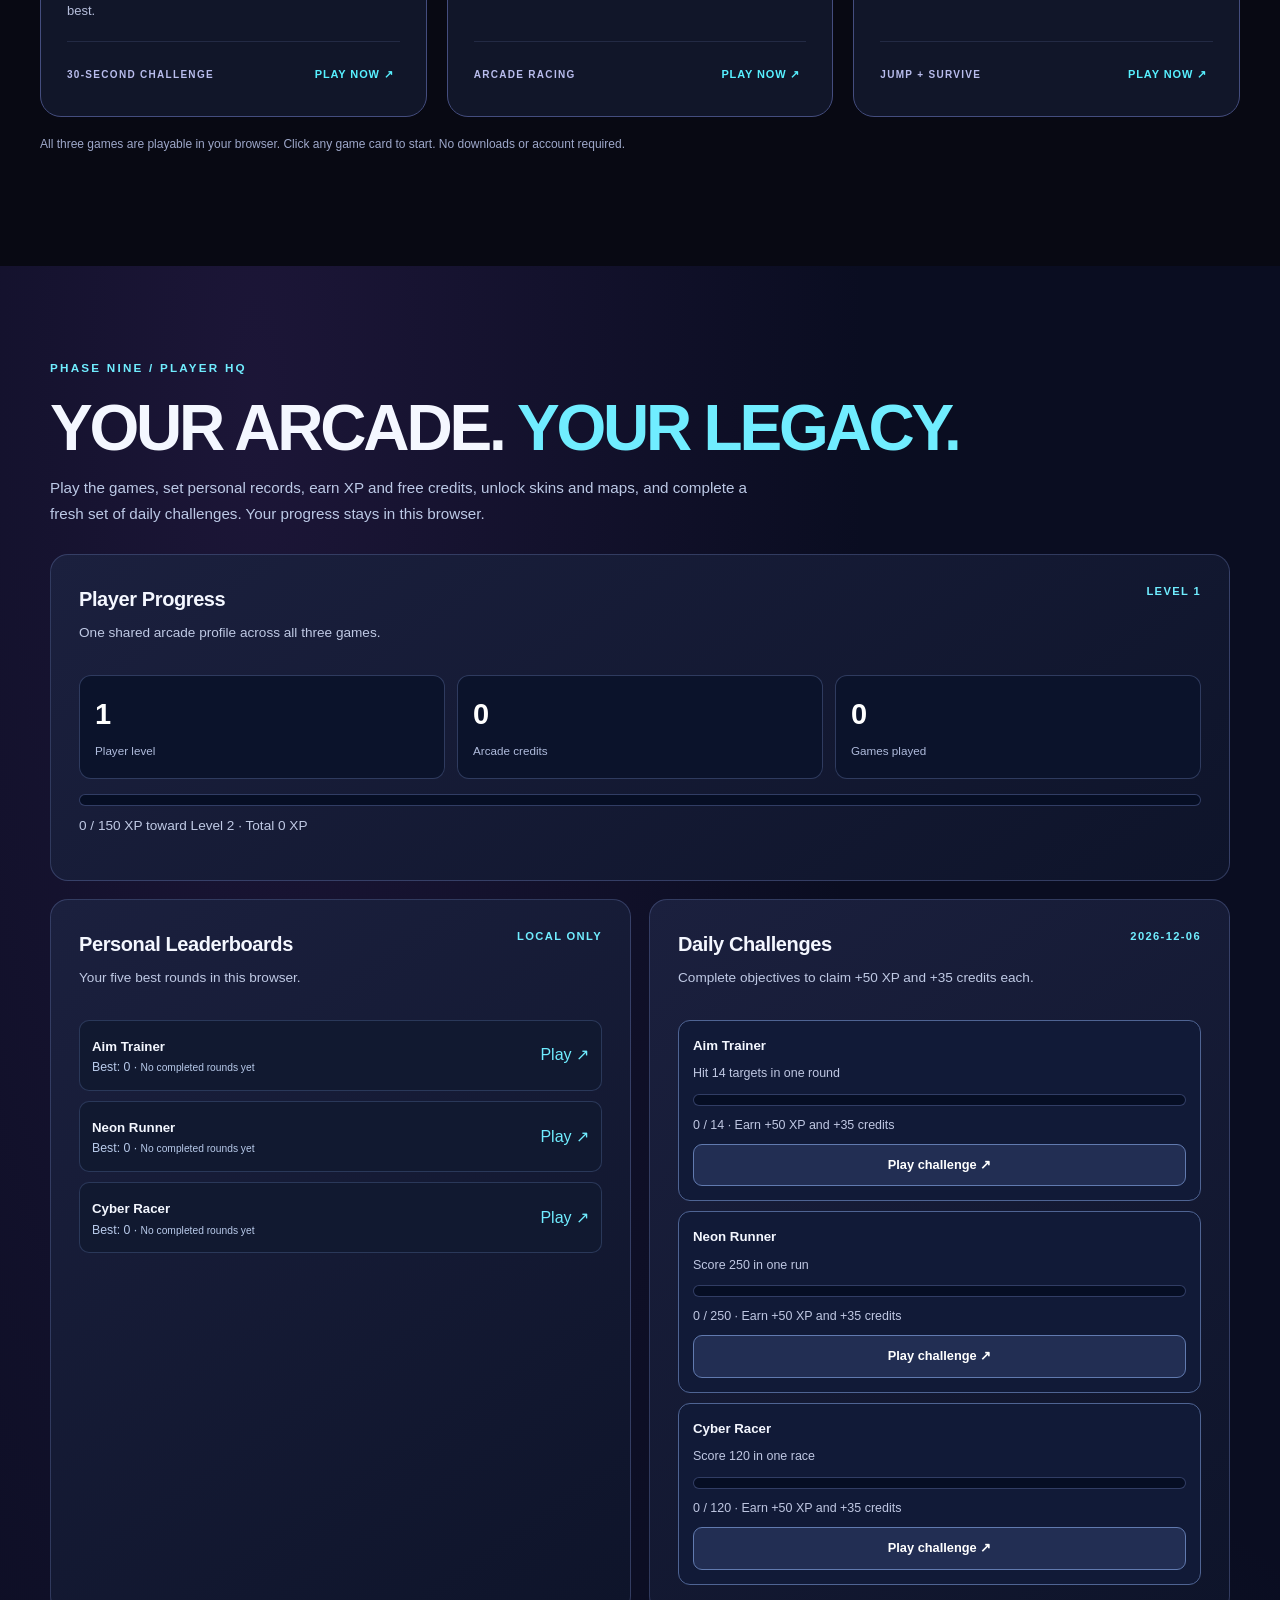
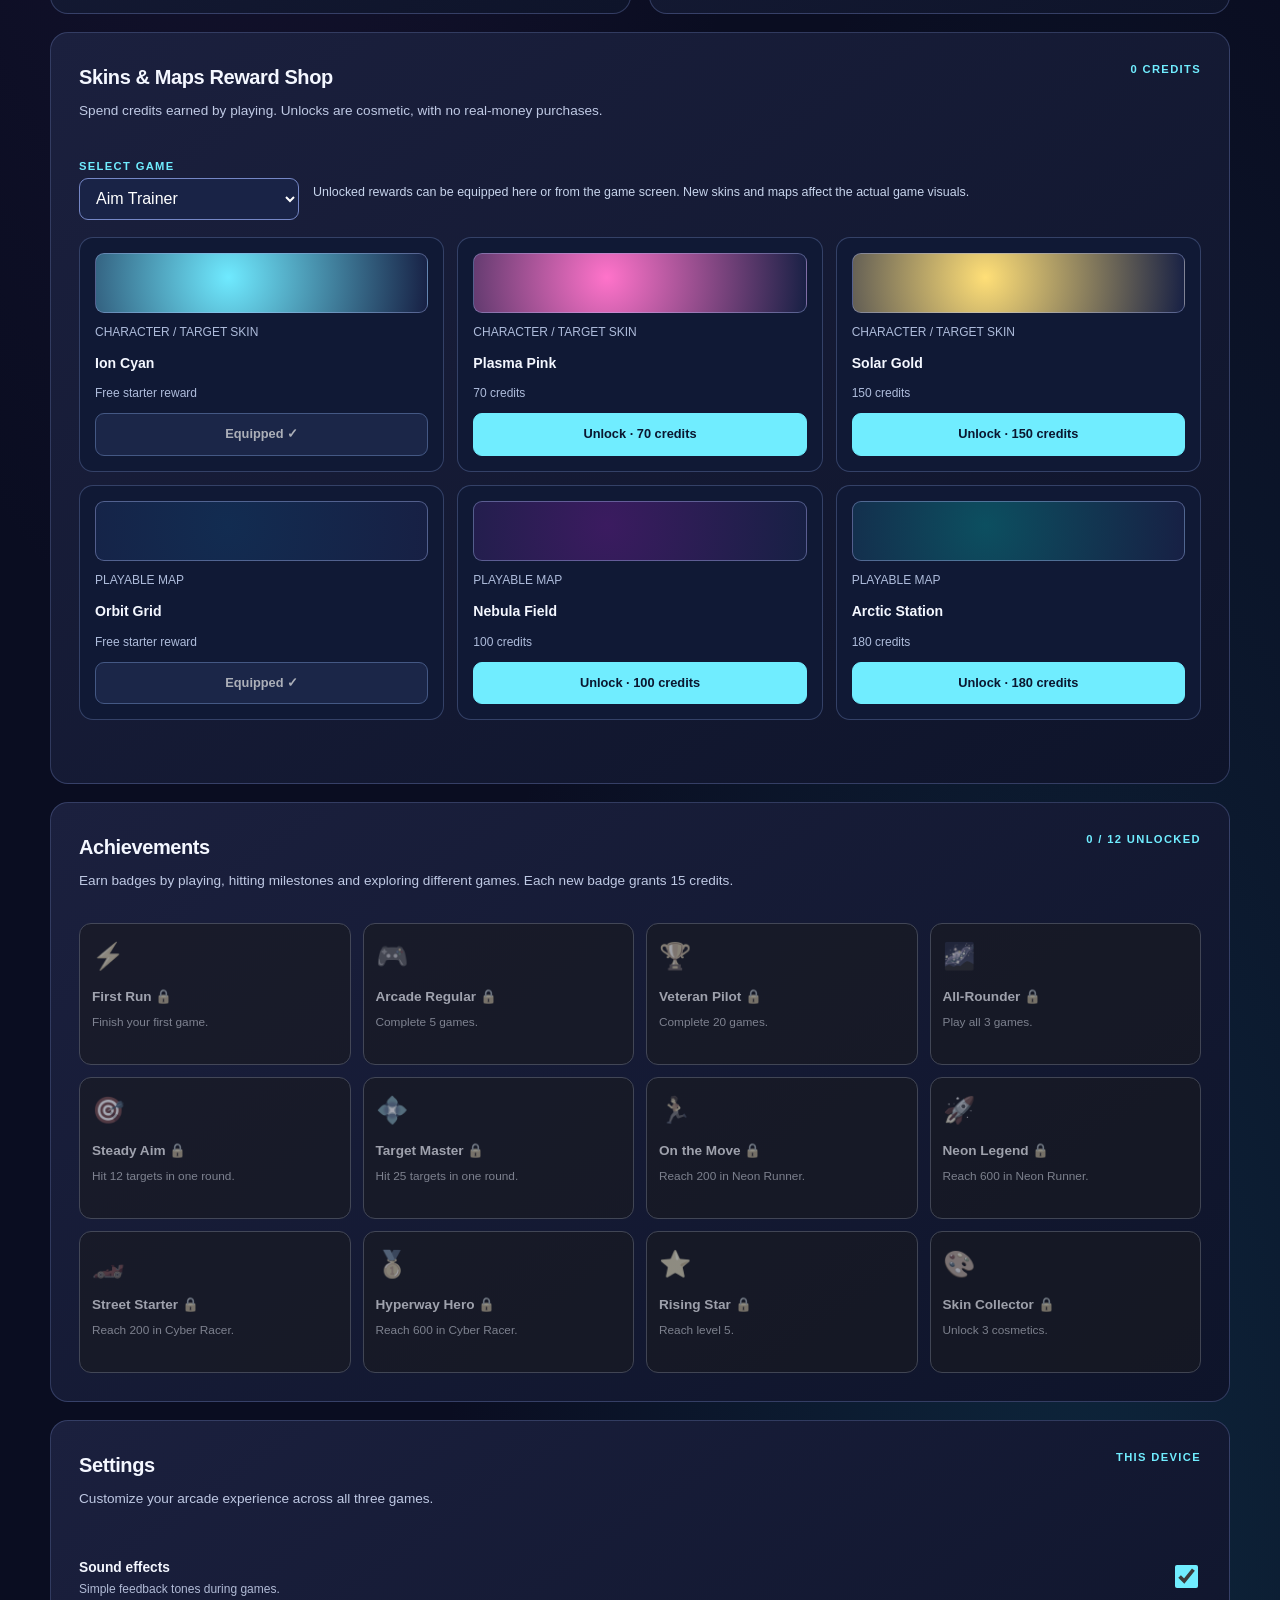
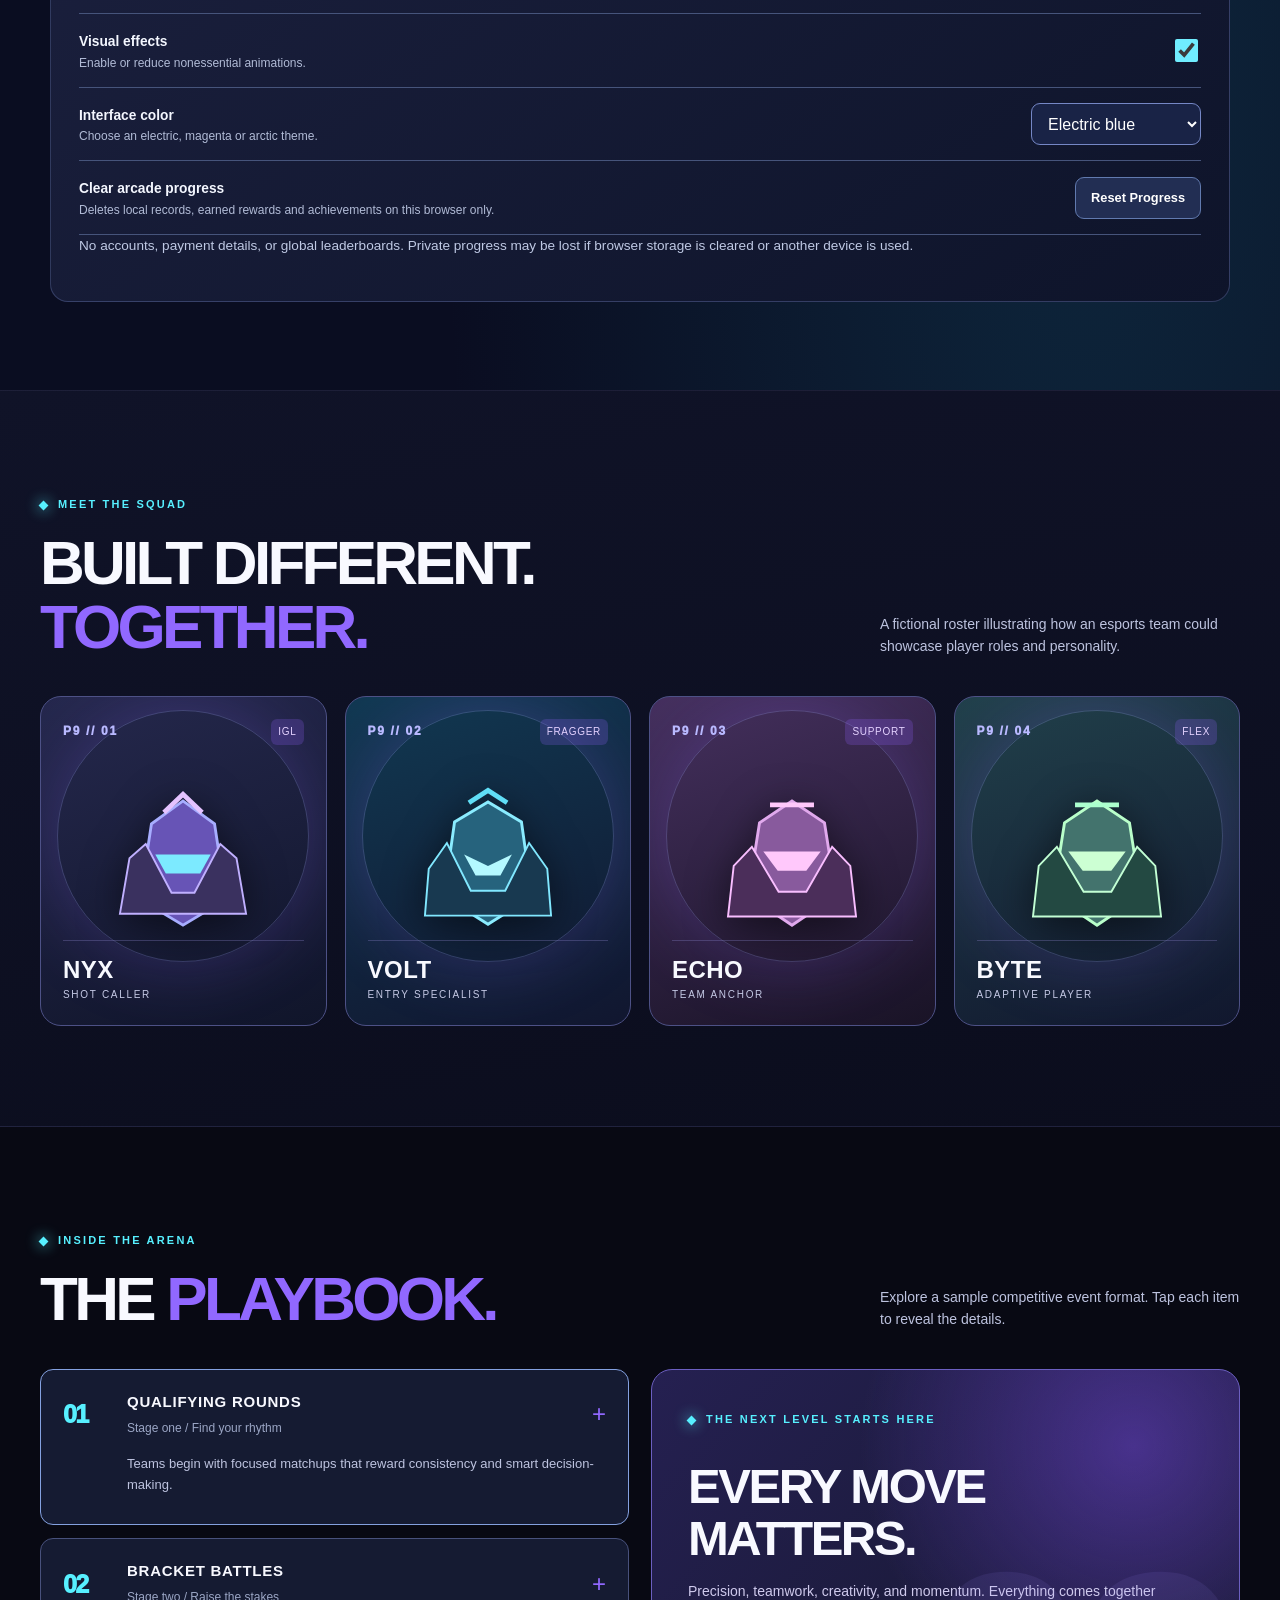
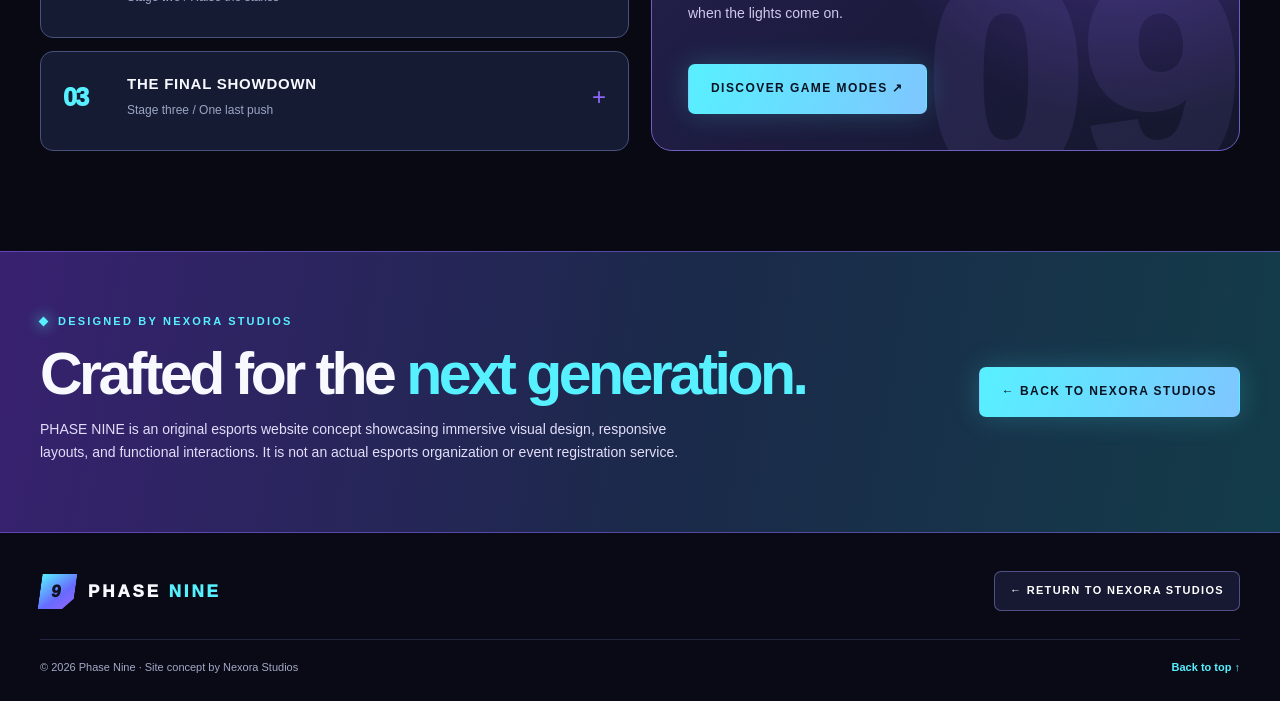
==== commit be504f6c: "Launch Phase Nine Player HQ with scores achievements levels challenges and cosmetic reward shop" ====
--- a/arena/index.html
+++ b/arena/index.html
@@ -145,6 +145,7 @@
     @media(max-width:470px){.hero h1{font-size:clamp(52px,16vw,75px)}.hero-copy{font-size:15px}.hero-art{height:275px}.hero-art .orbit{width:258px}.hero-art .angled{height:195px;width:195px}.hero-art .brandmark{font-size:113px}.hero-art .tiny{font-size:8px;padding:8px;bottom:5px}.roster-grid{gap:10px}.player{padding:13px;min-height:275px}.avatar{width:135px;height:147px}.player h3{font-size:20px}.player .type{font-size:8px}.feature{padding:26px}.feature h3{font-size:35px}.footer-main{align-items:flex-start;flex-direction:column}}
     @media(prefers-reduced-motion:reduce){*,*::before,*::after{scroll-behavior:auto!important;animation:none!important;transition:none!important}.reveal{opacity:1;transform:none}}
   </style>
+  <link rel="stylesheet" href="arcade-ui.css">
 </head>
 <body>
   <header class="topbar">
@@ -152,7 +153,7 @@
       <a href="#top" class="brand"><span class="brand-symbol">9</span><span>PHASE <em>NINE</em></span></a>
       <button id="menuButton" class="menu-button" aria-expanded="false" aria-controls="navItems">☰ MENU</button>
       <div class="nav-items" id="navItems">
-        <a href="#top">Home</a><a href="#modes">Play Games</a><a href="#roster">Roster</a><a href="#events">Events</a>
+        <a href="#top">Home</a><a href="#modes">Play Games</a><a href="#arcade-hub">Player HQ</a><a href="#roster">Roster</a><a href="#events">Events</a>
         <a class="nav-back" href="https://alewismike-ux.github.io/">↖ Nexora Studios</a>
       </div>
     </nav>
@@ -164,7 +165,7 @@
           <div class="eyebrow">Enter a new era of competition</div>
           <h1 id="heroTitle">PLAY<br><span class="outline">BEYOND</span><br><span class="bright">LIMITS.</span></h1>
           <p class="hero-copy">Welcome to <strong>PHASE NINE</strong> — a high-energy arena built for bold moves, close calls, and unforgettable moments. Choose a game and start playing.</p>
-          <div class="actions"><a href="#modes" class="btn primary">Play Games <span aria-hidden="true">↗</span></a><a href="#roster" class="btn secondary">Meet the roster <span aria-hidden="true">↓</span></a></div>
+          <div class="actions"><a href="#modes" class="btn primary">Play Games <span aria-hidden="true">↗</span></a><a href="#arcade-hub" class="btn secondary">Player HQ <span aria-hidden="true">↓</span></a></div>
           <div class="microline"><b>AIM TRAINER</b><i></i><b>CYBER RACER</b><i></i><b>NEON RUNNER</b><i></i><span>Designed for the next level</span></div>
         </div>
         <div class="hero-art" aria-label="Glowing Phase Nine esports emblem" role="img">
@@ -202,6 +203,7 @@
         <p class="showcase-note">All three games are playable in your browser. Click any game card to start. No downloads or account required.</p>
       </div>
     </section>
+    <section id="arcade-hub" class="arcade-hub" aria-label="Phase Nine player dashboard, personal leaderboard, achievements, daily challenges, reward shop and settings"><div class="hub-wrap"><h2>Loading Player HQ…</h2><p>Enable JavaScript to view your personal arcade progress and rewards.</p></div></section>
     <section class="section section-alt" id="roster" aria-labelledby="rosterTitle">
       <div class="wrap">
         <div class="section-heading reveal"><div><div class="eyebrow">Meet the squad</div><h2 id="rosterTitle">Built different. <span>Together.</span></h2></div><p>A fictional roster illustrating how an esports team could showcase player roles and personality.</p></div>
@@ -229,6 +231,8 @@
     <section class="about-band" id="about"><div class="wrap about-inner"><div><div class="eyebrow">Designed by Nexora Studios</div><h2>Crafted for the <span style="color:var(--cyan)">next generation.</span></h2><p>PHASE NINE is an original esports website concept showcasing immersive visual design, responsive layouts, and functional interactions. It is not an actual esports organization or event registration service.</p></div><a href="https://alewismike-ux.github.io/#portfolio" class="btn primary">← Back to Nexora Studios</a></div></section>
   </main>
   <footer class="footer"><div class="wrap"><div class="footer-main"><a href="#top" class="brand"><span class="brand-symbol">9</span><span>PHASE <em>NINE</em></span></a><a href="https://alewismike-ux.github.io/" class="btn secondary small">← Return to Nexora Studios</a></div><div class="footer-sub"><span>© <span id="year">2026</span> Phase Nine · Site concept by Nexora Studios</span><a href="#top">Back to top ↑</a></div></div></footer>
+  <script src="progress.js"></script>
+  <script src="arcade-ui.js"></script>
   <script>
     // Responsive navigation
     const menuButton=document.getElementById('menuButton');
--- a/arena/arcade-ui.css
+++ b/arena/arcade-ui.css
@@ -0,0 +1,57 @@
+/* Phase Nine Arcade: dashboard, cosmetics, challenges and settings */
+:root{--arcade-accent:#70edff;--arcade-purple:#a595ff}
+:root[data-arcade-theme="magenta"]{--arcade-accent:#ff82de;--arcade-purple:#a58cff}
+:root[data-arcade-theme="arctic"]{--arcade-accent:#8affd7;--arcade-purple:#8bd8ff}
+.arcade-hub{position:relative;padding:88px 0;color:#f4f7ff;background:radial-gradient(ellipse at 20% 4%,#40276455,transparent 42%),radial-gradient(ellipse at 85% 90%,#14587255,transparent 42%),#0a0d21}
+.arcade-hub *,.game-rewards *{box-sizing:border-box}
+.arcade-hub .hub-wrap{width:min(1180px,calc(100% - 40px));margin:auto}
+.arcade-hub .hub-eyebrow{font-size:.73rem;color:var(--arcade-accent);font-weight:900;letter-spacing:.19em;text-transform:uppercase}
+.arcade-hub .hub-headline{font-size:clamp(2rem,5vw,4rem);line-height:1.08;margin:14px 0 12px;letter-spacing:-.05em;text-transform:uppercase}
+.arcade-hub .hub-sub{max-width:720px;color:#bcc9e6;line-height:1.7;font-size:.95rem;margin:0 0 28px}
+.arcade-hub .hub-grid{display:grid;grid-template-columns:repeat(12,minmax(0,1fr));gap:18px;margin-top:22px}
+.arcade-hub .hub-card{grid-column:span 6;min-width:0;border:1px solid #6374ab64;border-radius:18px;background:linear-gradient(145deg,#1b203e,#0e142a);padding:clamp(18px,2.5vw,28px)}
+.arcade-hub .hub-card.wide{grid-column:span 12}.arcade-hub .hub-card.third{grid-column:span 4}
+.arcade-hub .hub-card h3{font-size:1.25rem;margin:0 0 7px;font-weight:900;letter-spacing:-.02em}
+.arcade-hub .hub-card p{margin:0 0 15px;color:#bfc9e4;font-size:.85rem;line-height:1.65}
+.arcade-hub .hub-card-head{display:flex;align-items:start;justify-content:space-between;flex-wrap:wrap;gap:10px;margin-bottom:15px}
+.arcade-hub .hub-tag{font-size:.7rem;letter-spacing:.12em;color:var(--arcade-accent);font-weight:900;text-transform:uppercase}
+.arcade-hub .meter{height:12px;border-radius:20px;background:#060e24;overflow:hidden;border:1px solid #6474ae77;margin:15px 0 9px}
+.arcade-hub .meter>span{display:block;height:100%;width:0;background:linear-gradient(90deg,var(--arcade-accent),var(--arcade-purple));transition:width .4s}
+.arcade-hub .hub-numbers{display:grid;grid-template-columns:repeat(3,1fr);gap:12px}
+.arcade-hub .hub-number{background:#0b132b;border:1px solid #596a9b77;border-radius:12px;padding:15px}
+.arcade-hub .hub-number b{font-size:clamp(20px,3vw,29px);display:block;color:white}.arcade-hub .hub-number span{font-size:.73rem;color:#afbbdc}
+.arcade-hub .hub-action,.game-rewards button,.game-rewards select,.arcade-hub select{font:inherit}
+.arcade-hub .hub-action{display:inline-flex;align-items:center;justify-content:center;border:1px solid #617aaf;background:#222e53;color:white;border-radius:9px;padding:10px 15px;font-size:.8rem;font-weight:850;text-decoration:none;cursor:pointer;transition:.2s}
+.arcade-hub .hub-action:hover,.arcade-hub .hub-action:focus-visible{border-color:var(--arcade-accent);background:#334773}
+.arcade-hub .hub-action.primary{background:var(--arcade-accent);border-color:var(--arcade-accent);color:#0a1730}
+.arcade-hub .hub-action:disabled{cursor:default;opacity:.65}
+.arcade-hub select,.game-rewards select{width:100%;min-height:42px;border:1px solid #7587c6;border-radius:9px;padding:8px 12px;color:white;background:#192346}
+.arcade-hub select option,.game-rewards select option{background:#182343;color:white}
+.arcade-hub .hub-stack{display:grid;gap:10px}
+.arcade-hub .score-row{display:flex;gap:12px;align-items:center;justify-content:space-between;padding:12px;background:#111930;border:1px solid #4b5e8c73;border-radius:10px}
+.arcade-hub .score-row b{font-size:.83rem}.arcade-hub .score-row span{font-size:.79rem;color:#b3c2e5}
+.arcade-hub .score-row a{color:var(--arcade-accent);text-decoration:none}
+.arcade-hub .award-grid{display:grid;grid-template-columns:repeat(4,minmax(0,1fr));gap:12px}
+.arcade-hub .award{padding:12px;border:1px solid #526391;border-radius:12px;background:#121a37;min-height:142px}
+.arcade-hub .award.locked{filter:grayscale(.8);opacity:.61}.arcade-hub .award .emoji{font-size:26px;display:block;margin-bottom:9px}
+.arcade-hub .award b{font-size:.85rem;display:block;margin-bottom:6px}.arcade-hub .award small{color:#b5c3df;font-size:.74rem;line-height:1.5;display:block}
+.arcade-hub .shop-grid{display:grid;grid-template-columns:repeat(3,minmax(0,1fr));gap:13px}
+.arcade-hub .shop-item{padding:15px;background:#101935;border:1px solid #5c6fa277;border-radius:14px;display:grid;gap:10px}
+.arcade-hub .shop-color{width:100%;height:60px;background:radial-gradient(circle at 40% 40%,var(--chip),#172044);border:1px solid #a3b1e96e;border-radius:9px}
+.arcade-hub .shop-item b{font-size:.88rem}.arcade-hub .shop-item small{color:#aebcdb;font-size:.75rem}
+.arcade-hub .shop-controls{display:grid;grid-template-columns:220px 1fr;gap:14px;align-items:center}
+.arcade-hub .challenge{background:#111a37;border:1px solid #4f6493;border-radius:12px;padding:14px;display:flex;flex-direction:column;gap:8px}
+.arcade-hub .challenge b{font-size:.83rem}.arcade-hub .challenge small{color:#bfc7e2;font-size:.78rem}.arcade-hub .challenge.done{border-color:#4ff2c0}
+.arcade-hub .setting-row{display:flex;justify-content:space-between;align-items:center;gap:14px;padding:14px 0;border-bottom:1px solid #46547b}
+.arcade-hub .setting-row:last-child{border-bottom:0}.arcade-hub .setting-row b{font-size:.86rem}.arcade-hub .setting-row small{font-size:.75rem;color:#b1bbd6;display:block}
+.arcade-hub .setting-row input[type="checkbox"]{width:23px;height:23px;accent-color:#70edff}
+.arcade-hub .hub-notice{color:#c7d4ec;font-size:.78rem;line-height:1.6;margin:15px 0 0}
+.arcade-hub .hub-toast,.game-rewards .game-feedback{color:#96ffe1;font-size:.78rem;min-height:20px;margin-top:8px}
+.arcade-lowfx *, .arcade-lowfx *::before,.arcade-lowfx *::after{animation:none!important;transition-duration:0s!important}
+.game-rewards{max-width:1140px;margin:20px auto 28px;background:linear-gradient(125deg,#1d2250,#101a31);border:1px solid #5c77bb;border-radius:15px;color:#f2f7ff;padding:18px 22px}
+.game-rewards h2{font-size:1.2rem;margin:0 0 8px}.game-rewards p{font-size:.82rem;color:#b8cce8;line-height:1.6;margin:6px 0 12px}
+.game-rewards .reward-line{display:grid;grid-template-columns:1fr 1fr auto;gap:12px;align-items:end}
+.game-rewards label{font-size:.78rem;font-weight:800;display:grid;gap:6px}.game-rewards a{color:#7cecff;font-size:.84rem;font-weight:800;white-space:nowrap}
+.game-rewards .game-info{color:#e6d991;font-size:.8rem;font-weight:800;margin-top:10px}
+@media(max-width:890px){.arcade-hub .hub-card,.arcade-hub .hub-card.third{grid-column:span 12}.arcade-hub .award-grid{grid-template-columns:repeat(3,1fr)}}
+@media(max-width:620px){.arcade-hub{padding:58px 0}.arcade-hub .hub-wrap{width:calc(100% - 28px)}.arcade-hub .hub-numbers{grid-template-columns:repeat(3,minmax(0,1fr))}.arcade-hub .hub-number{padding:11px 8px}.arcade-hub .hub-number b{font-size:1.1rem}.arcade-hub .shop-grid{grid-template-columns:repeat(2,minmax(0,1fr))}.arcade-hub .award-grid{grid-template-columns:repeat(2,minmax(0,1fr))}.arcade-hub .shop-controls{grid-template-columns:1fr}.game-rewards .reward-line{grid-template-columns:1fr 1fr}.game-rewards .reward-line a{grid-column:span 2}}
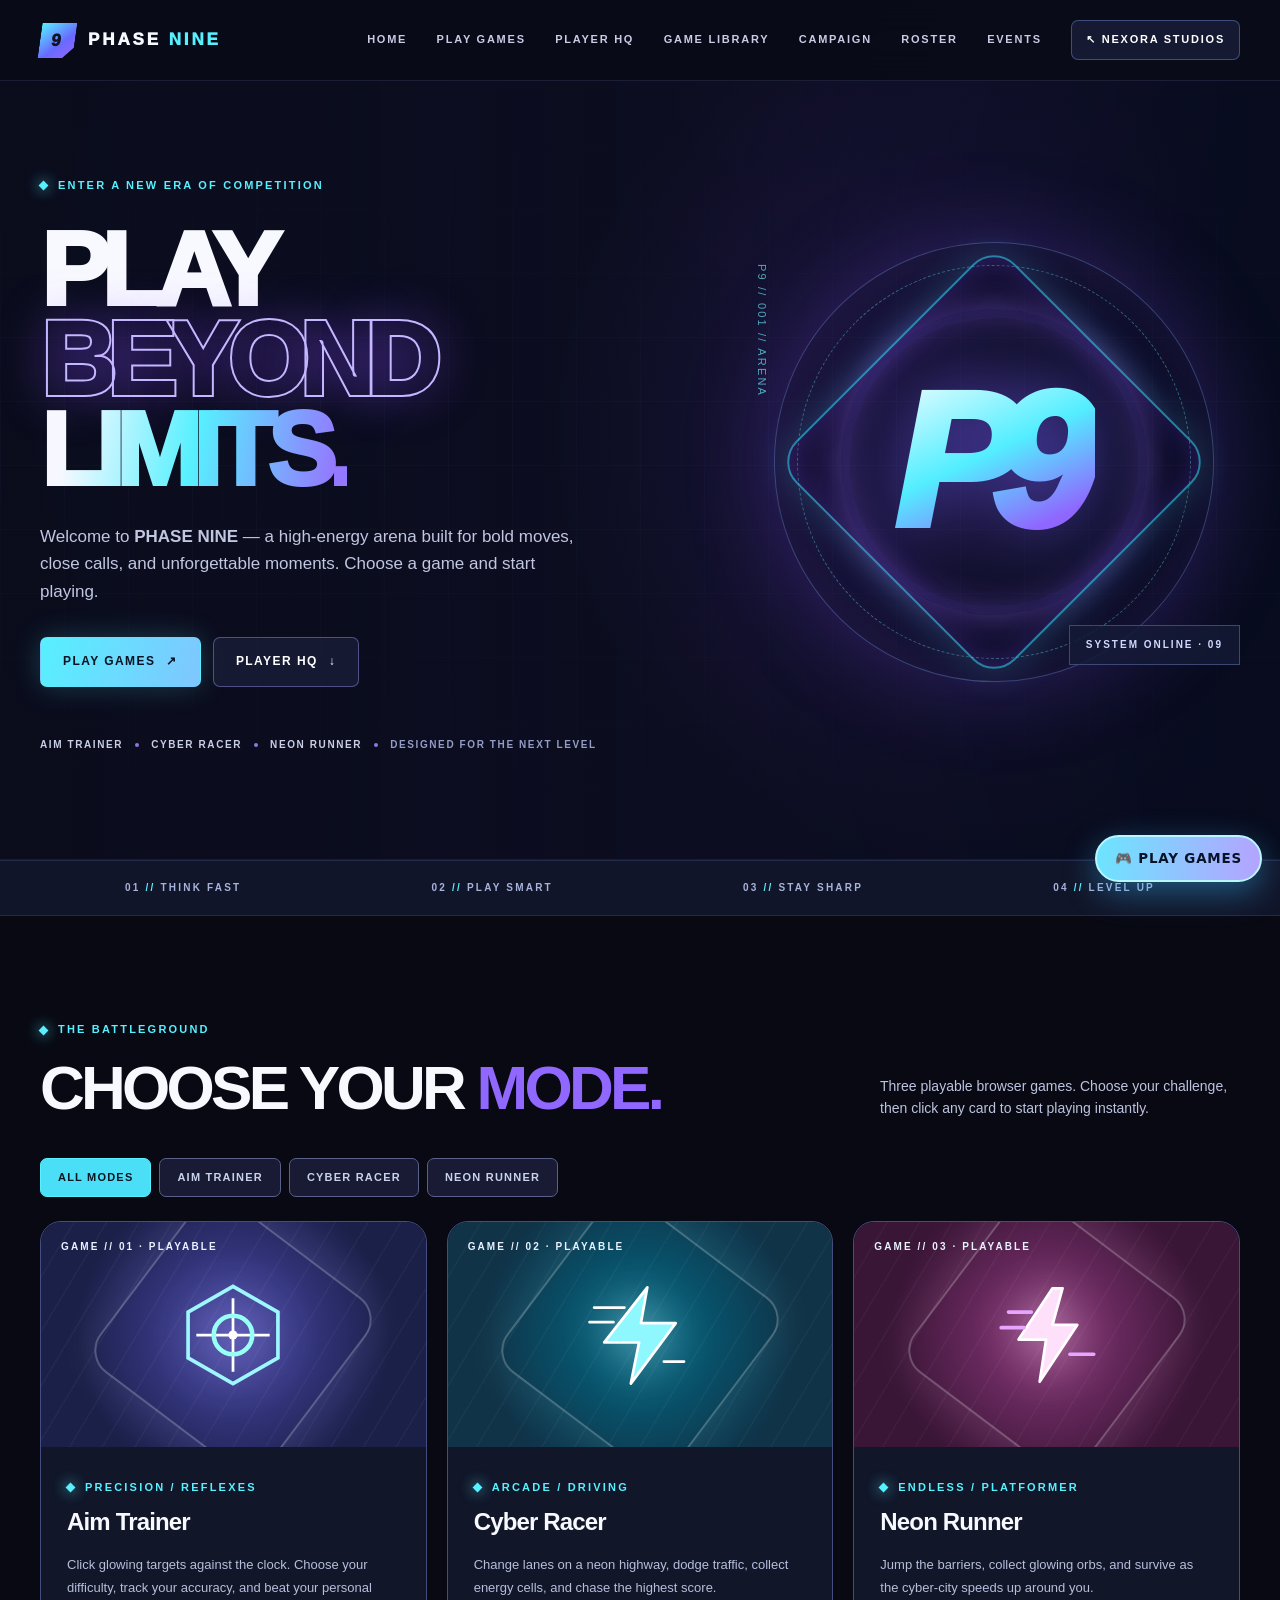
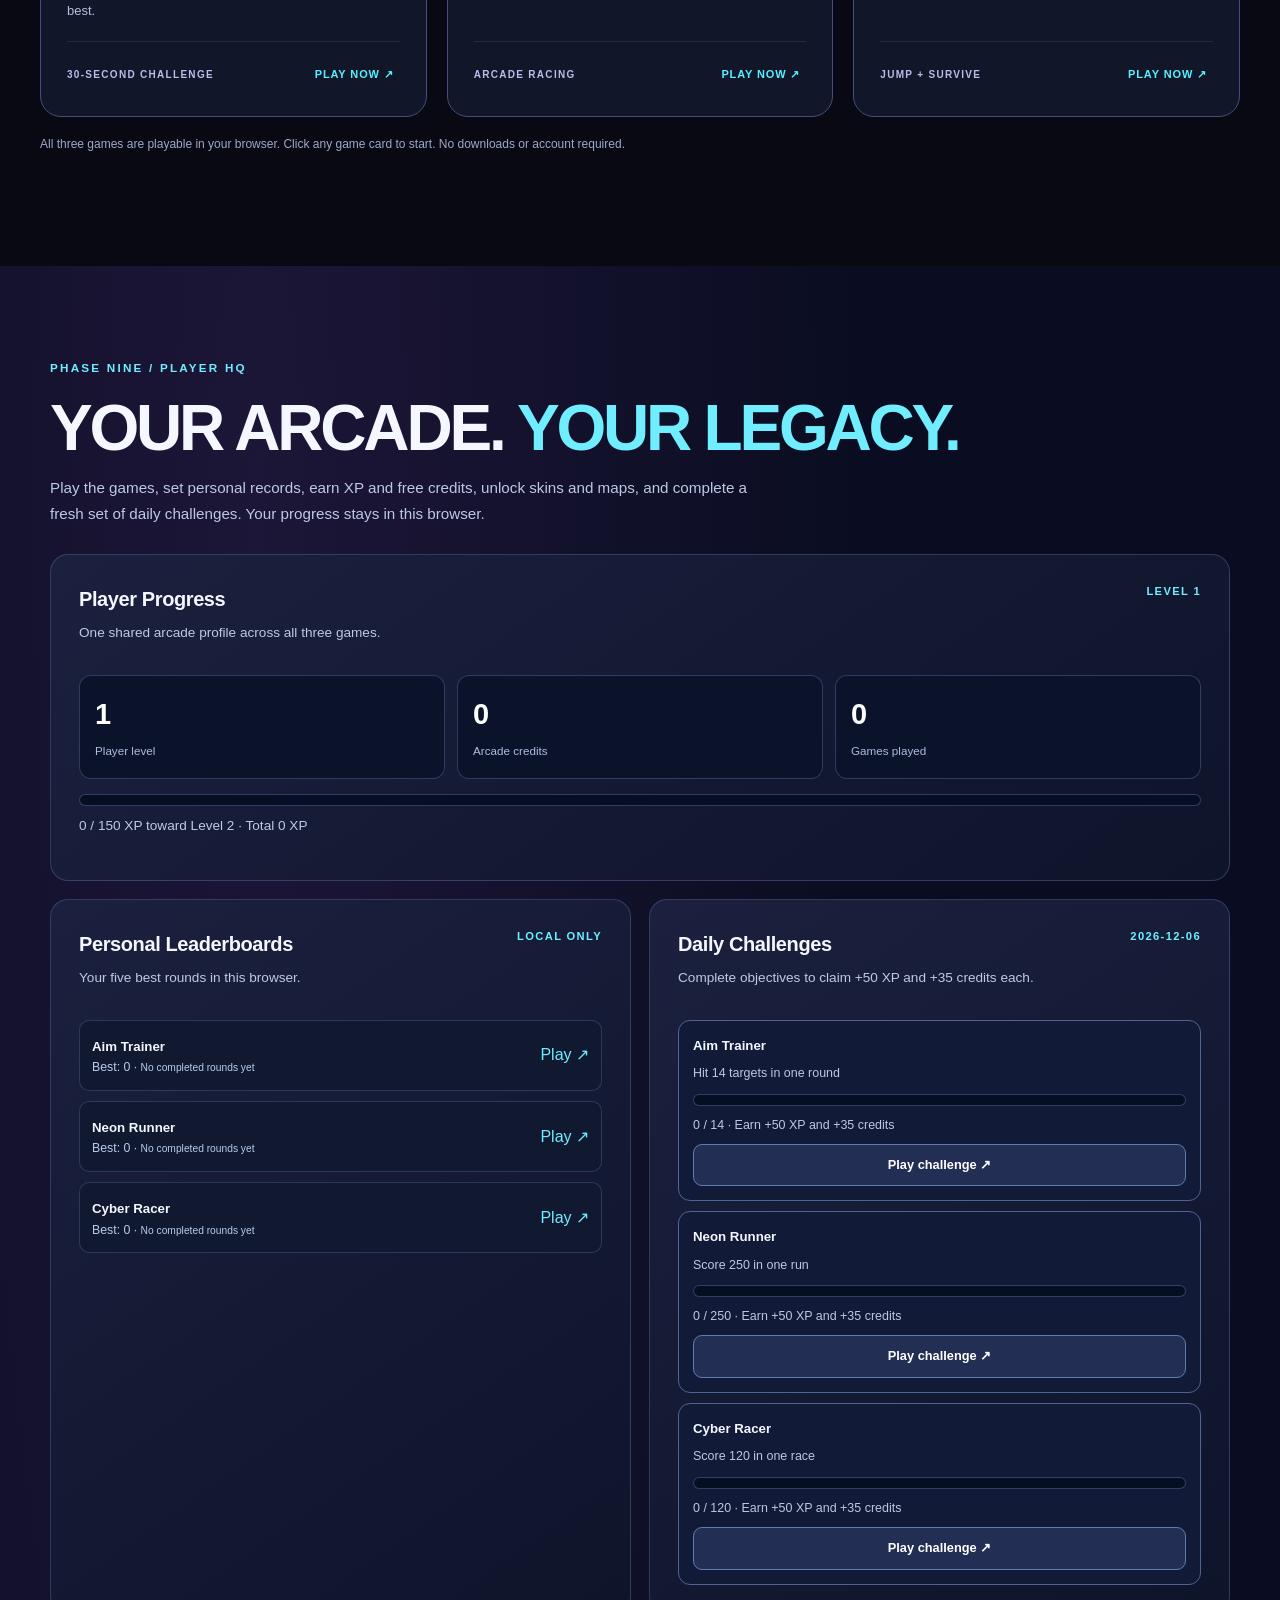
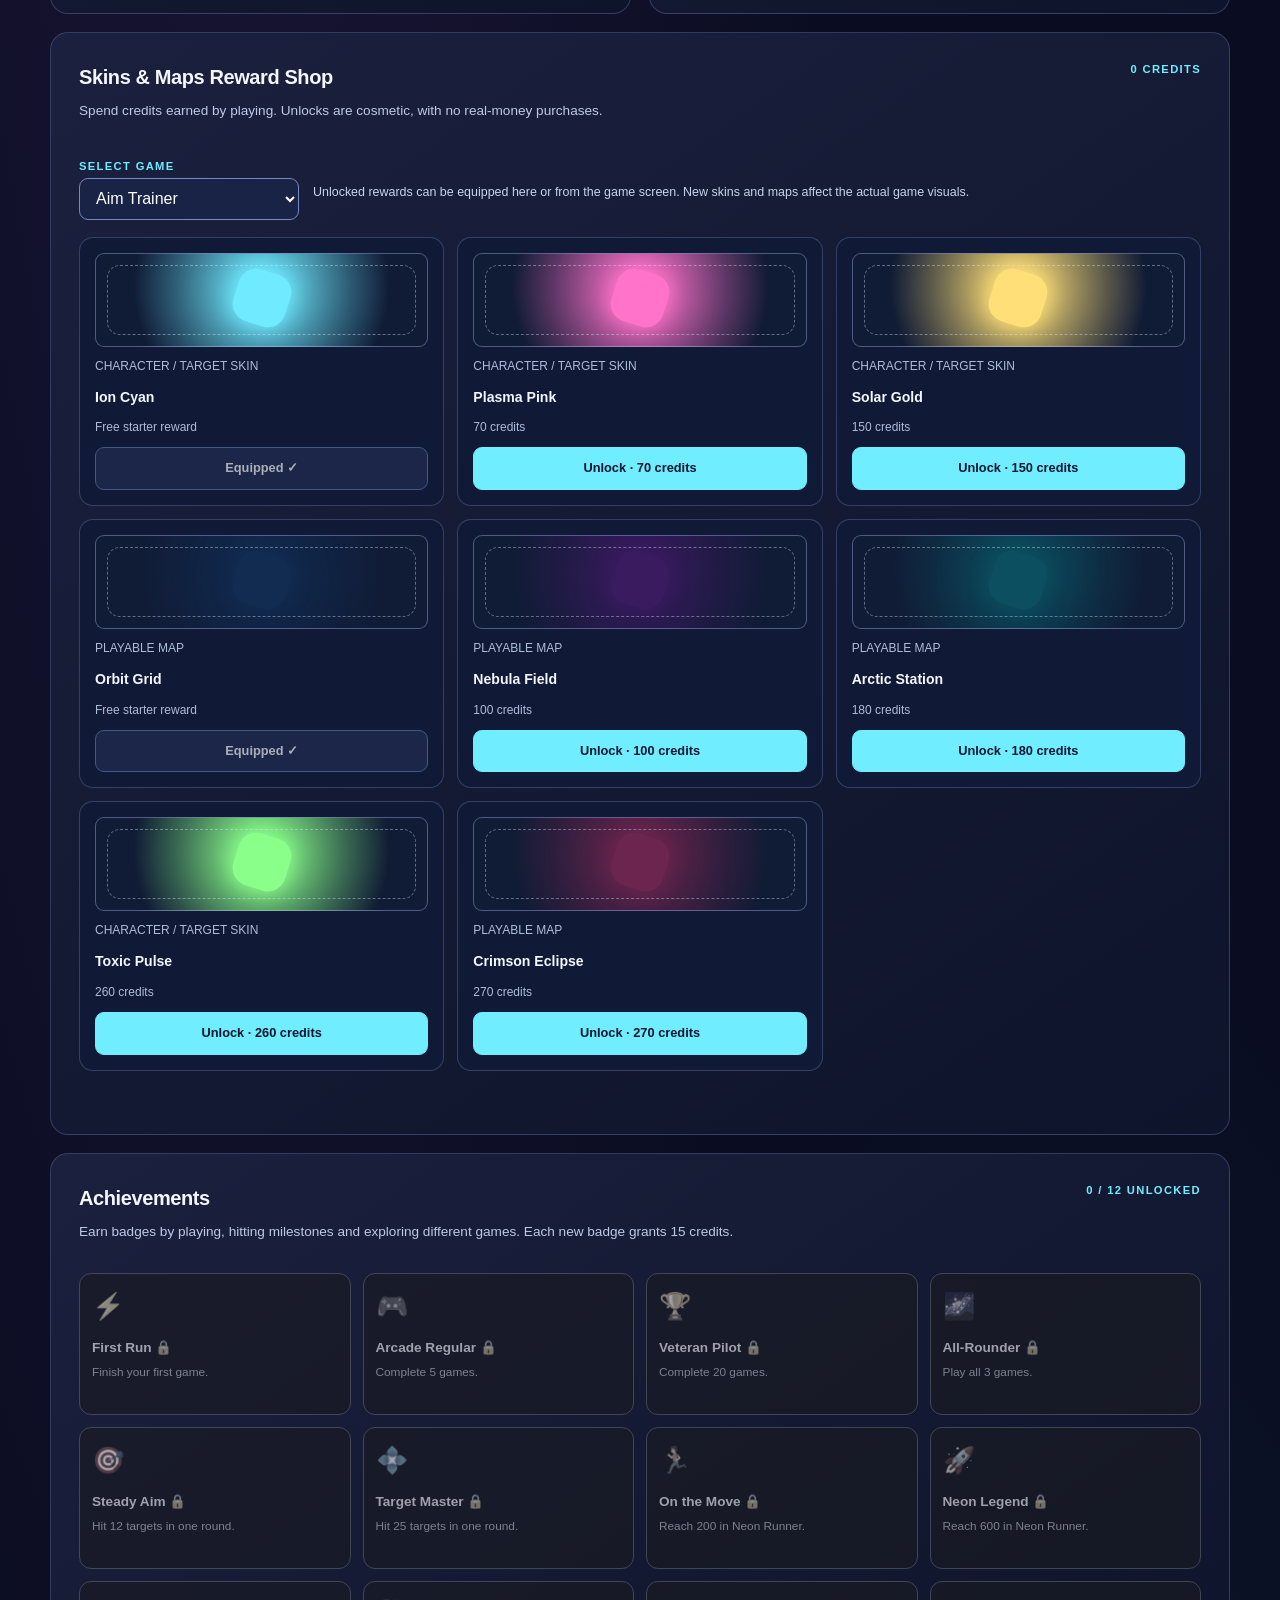
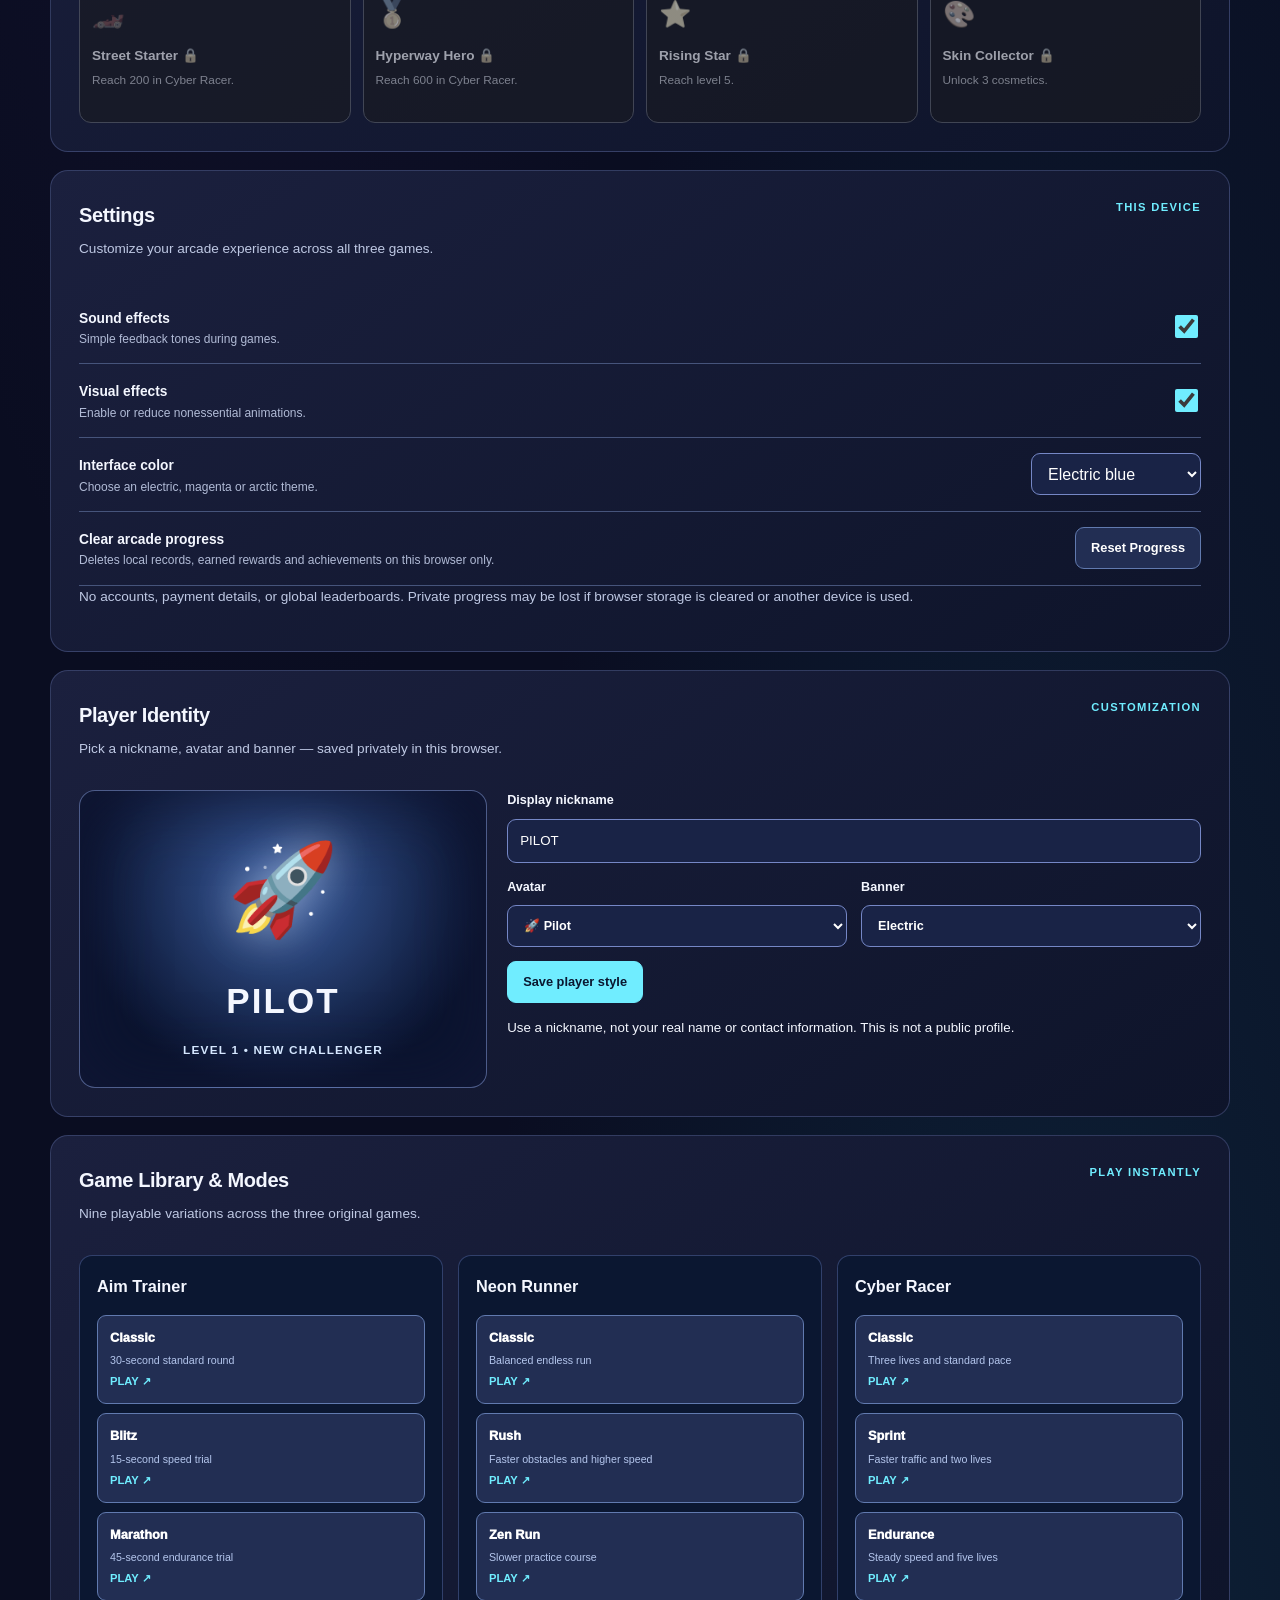
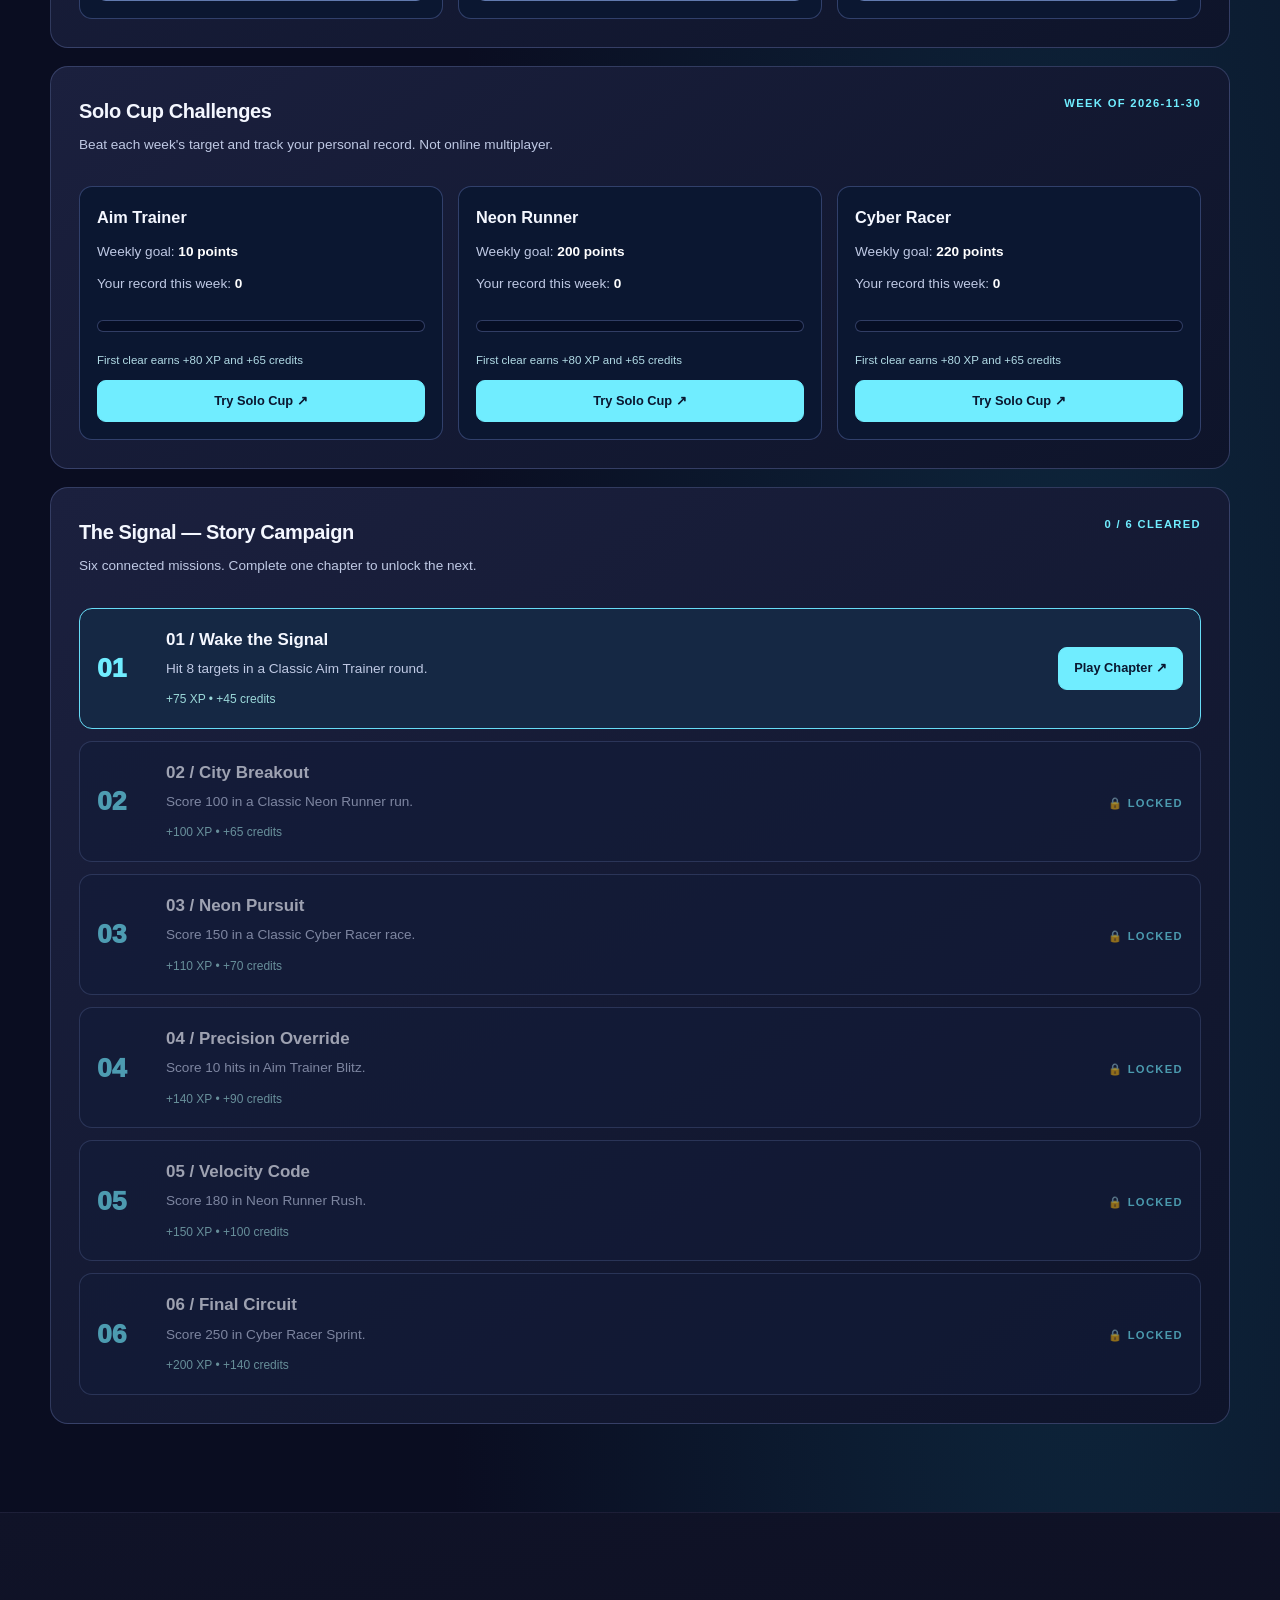
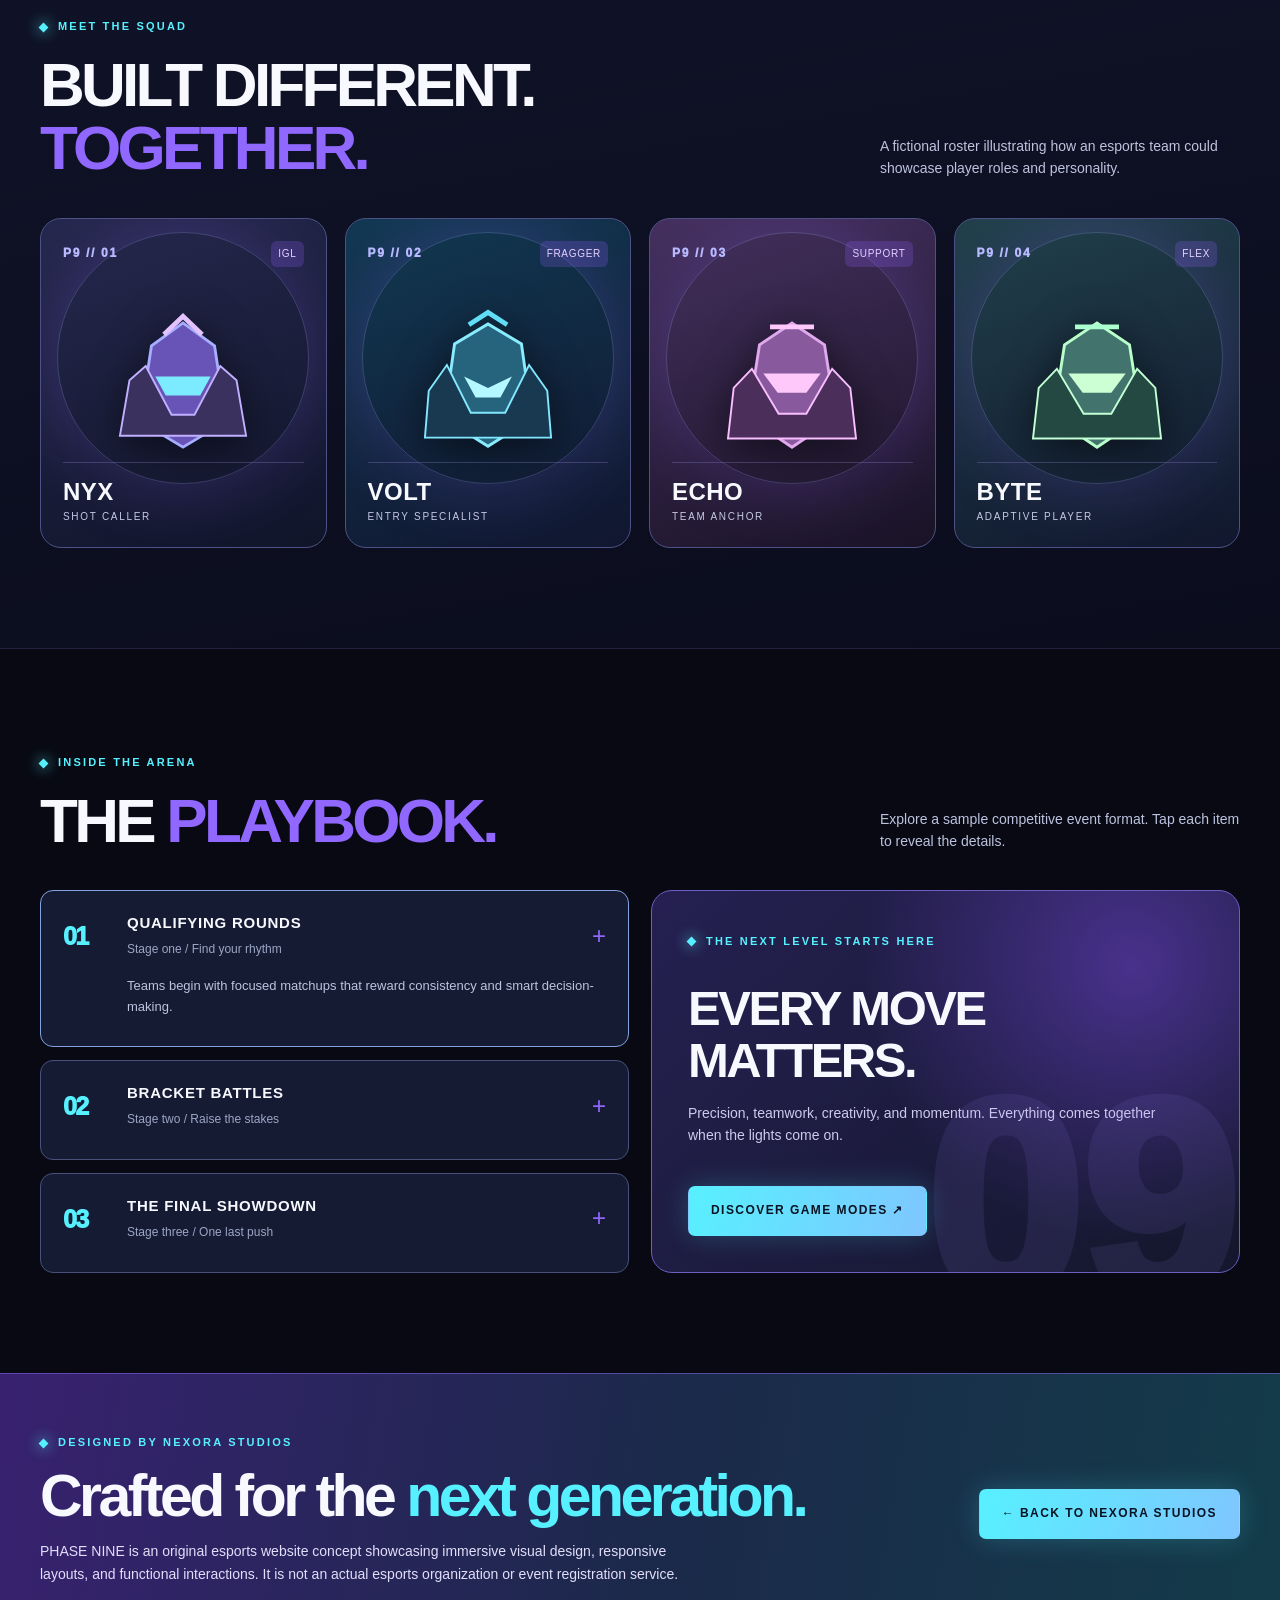
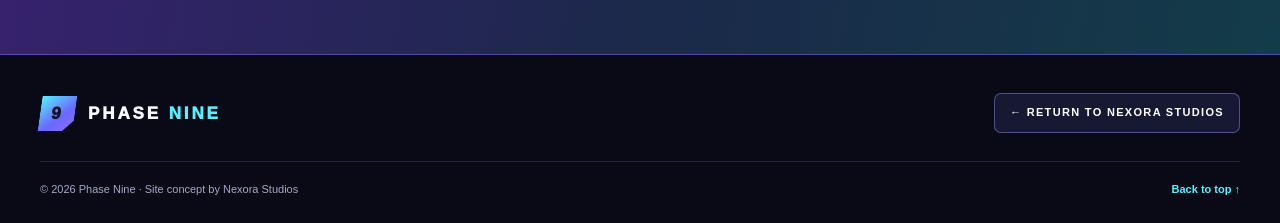
==== commit 159a97af: "Enable Phase Nine v3 profiles, story missions, game library, solo cups and launcher" ====
--- a/arena/index.html
+++ b/arena/index.html
@@ -145,7 +145,7 @@
     @media(max-width:470px){.hero h1{font-size:clamp(52px,16vw,75px)}.hero-copy{font-size:15px}.hero-art{height:275px}.hero-art .orbit{width:258px}.hero-art .angled{height:195px;width:195px}.hero-art .brandmark{font-size:113px}.hero-art .tiny{font-size:8px;padding:8px;bottom:5px}.roster-grid{gap:10px}.player{padding:13px;min-height:275px}.avatar{width:135px;height:147px}.player h3{font-size:20px}.player .type{font-size:8px}.feature{padding:26px}.feature h3{font-size:35px}.footer-main{align-items:flex-start;flex-direction:column}}
     @media(prefers-reduced-motion:reduce){*,*::before,*::after{scroll-behavior:auto!important;animation:none!important;transition:none!important}.reveal{opacity:1;transform:none}}
   </style>
-  <link rel="stylesheet" href="arcade-ui.css">
+  <link rel="stylesheet" href="arcade-ui.css"><link rel="stylesheet" href="next-ui.css">
 </head>
 <body>
   <header class="topbar">
@@ -153,7 +153,7 @@
       <a href="#top" class="brand"><span class="brand-symbol">9</span><span>PHASE <em>NINE</em></span></a>
       <button id="menuButton" class="menu-button" aria-expanded="false" aria-controls="navItems">☰ MENU</button>
       <div class="nav-items" id="navItems">
-        <a href="#top">Home</a><a href="#modes">Play Games</a><a href="#arcade-hub">Player HQ</a><a href="#roster">Roster</a><a href="#events">Events</a>
+        <a href="#top">Home</a><a href="#modes">Play Games</a><a href="#arcade-hub">Player HQ</a><a href="#game-library">Game Library</a><a href="#story-missions">Campaign</a><a href="#roster">Roster</a><a href="#events">Events</a>
         <a class="nav-back" href="https://alewismike-ux.github.io/">↖ Nexora Studios</a>
       </div>
     </nav>
@@ -233,6 +233,7 @@
   <footer class="footer"><div class="wrap"><div class="footer-main"><a href="#top" class="brand"><span class="brand-symbol">9</span><span>PHASE <em>NINE</em></span></a><a href="https://alewismike-ux.github.io/" class="btn secondary small">← Return to Nexora Studios</a></div><div class="footer-sub"><span>© <span id="year">2026</span> Phase Nine · Site concept by Nexora Studios</span><a href="#top">Back to top ↑</a></div></div></footer>
   <script src="progress.js"></script>
   <script src="arcade-ui.js"></script>
+  <script src="next-ui.js"></script>
   <script>
     // Responsive navigation
     const menuButton=document.getElementById('menuButton');
--- a/arena/next-ui.css
+++ b/arena/next-ui.css
@@ -0,0 +1,2 @@
+/* Phase Nine 3.0 — local campaign, profile, solo cups and launcher */
+.next-features{display:contents}.arcade-hub .identity-layout{display:grid;grid-template-columns:minmax(205px,1fr) 1.7fr;gap:20px}.identity-card{min-height:250px;border-radius:16px;display:flex;flex-direction:column;justify-content:center;align-items:center;gap:12px;background:radial-gradient(circle at 50% 32%,color-mix(in srgb,var(--identity-color) 75%,white 5%),#0a132e 72%);border:1px solid #9baff277;box-shadow:inset 0 0 80px #111735}.identity-card .identity-avatar{font-size:clamp(55px,7vw,90px);filter:drop-shadow(0 0 22px #ffffff66)}.identity-card strong{font-size:clamp(22px,3vw,35px);letter-spacing:.06em;overflow-wrap:anywhere}.identity-card small{font-weight:850;color:#d5e7ff;font-size:.74rem;letter-spacing:.1em}.identity-fields{display:grid;grid-template-columns:1fr 1fr;gap:14px;align-content:center}.identity-fields label{display:grid;gap:8px;font-size:.79rem;font-weight:800}.identity-fields label:first-child{grid-column:span 2}.identity-fields input{min-height:44px;width:100%;padding:10px 12px;border:1px solid #7587c6;border-radius:9px;background:#192346;color:white}.identity-fields #identity-note,.identity-fields #identity-status{grid-column:span 2}.identity-fields button{justify-self:start}.arcade-hub .next-modes{display:grid;grid-template-columns:repeat(3,minmax(0,1fr));gap:15px}.arcade-hub .next-game{border:1px solid #596daa7b;border-radius:13px;background:#0b1731;padding:17px;min-width:0}.next-game>b{font-size:1.02rem}.next-game .next-options{display:grid;gap:9px;margin-top:15px}.arcade-hub .next-options .hub-action{display:grid;justify-content:stretch;justify-items:start;gap:4px;padding:12px;text-align:left;min-width:0}.next-options .hub-action span{font-weight:950}.next-options .hub-action small{color:#b4c6ed;font-weight:500}.next-options .hub-action em{font-style:normal;font-size:.7rem;color:var(--arcade-accent)}.arcade-hub .next-cup{display:flex;flex-direction:column;gap:10px}.next-cup p{margin:0!important}.next-cup strong{color:white}.arcade-hub .next-cup small{font-size:.72rem;color:#b2dbe6}.next-cup .hub-action{margin-top:auto}.arcade-hub .next-story{display:grid;gap:12px}.story-chapter{display:grid;grid-template-columns:54px 1fr auto;gap:15px;align-items:center;padding:17px;border:1px solid #6679ad77;border-radius:13px;background:#121b38}.story-chapter.active{border-color:#67dcf6;background:#152844}.story-chapter.locked{opacity:.61}.story-chapter.cleared{border-color:#47caa59c}.story-number{font-size:1.65rem;font-weight:950;color:var(--arcade-accent)}.story-chapter b{font-size:1.06rem}.story-chapter p{margin:5px 0!important}.story-chapter small{font-size:.75rem;color:#9bd8d9}.arcade-launcher{color:white;background:linear-gradient(155deg,#222955,#090e22);border:1px solid #829dfa;border-radius:22px;padding:clamp(22px,5vw,38px);width:min(680px,calc(100% - 26px));max-height:85vh;box-shadow:0 40px 110px #000b}.arcade-launcher::backdrop{background:#02050bec;backdrop-filter:blur(5px)}.arcade-launcher h2{font-size:clamp(28px,5vw,44px);margin:10px 0}.arcade-launcher p{color:#b8c8e9;line-height:1.6}.arcade-launcher .hub-eyebrow{font-size:.74rem;font-weight:900;letter-spacing:.2em;color:#77eaff}.arcade-launcher .launcher-close{position:absolute;right:16px;top:12px;background:#192b4c;border:1px solid #677aa8;border-radius:50%;width:38px;height:38px;color:white;cursor:pointer;font-size:24px}.launcher-games{display:grid;gap:11px;margin:20px 0}.launcher-game{display:flex;align-items:center;justify-content:space-between;gap:12px;flex-wrap:wrap;border:1px solid #708dc4;background:#111e40;border-radius:12px;padding:18px;color:white;text-decoration:none}.launcher-game:hover,.launcher-game:focus-visible{background:#203568;border-color:#6de7ff}.launcher-game span{color:#b3c8ea;font-size:.79rem}.launcher-game b{color:#72eaff;font-size:.8rem}.launcher-foot{display:flex;gap:10px;flex-wrap:wrap}.arcade-launcher .hub-action{font:inherit;background:#293761;color:white;border:1px solid #7891bd;border-radius:9px;padding:10px 14px;cursor:pointer}.launch-floating{position:fixed;right:18px;bottom:18px;z-index:110;background:linear-gradient(95deg,#6ce5ff,#b5a3ff);color:#071328;box-shadow:0 10px 32px #36baff68;border:2px solid #b9f7ff;border-radius:999px;padding:14px 18px;font:900 .84rem system-ui;letter-spacing:.06em;cursor:pointer}.launch-floating:hover{filter:brightness(1.14)}.shop-item .shop-color{height:94px;position:relative;overflow:hidden;background:radial-gradient(circle at 50% 36%,var(--chip),#101b35 73%)}.shop-color:before{content:'';position:absolute;width:54px;height:54px;top:17px;left:calc(50% - 27px);background:var(--chip);border-radius:18px;transform:rotate(18deg);box-shadow:0 0 20px var(--chip),0 0 56px var(--chip);animation:shop-hover 2.5s ease-in-out infinite alternate}.shop-color:after{content:'';position:absolute;inset:11px;border:1px dashed #dde9ff65;border-radius:13px}@keyframes shop-hover{to{transform:rotate(-18deg) translateY(-7px)}}.arcade-lowfx .shop-color:before{animation:none}.arcade-hub a:focus-visible,.arcade-hub button:focus-visible,.arcade-hub input:focus-visible,.launch-floating:focus-visible{outline:3px solid #6ceaff;outline-offset:3px}@media(max-width:800px){.arcade-hub .next-modes{grid-template-columns:1fr}.arcade-hub .identity-layout{grid-template-columns:1fr}}@media(max-width:500px){.identity-fields{grid-template-columns:1fr}.identity-fields label:first-child{grid-column:1}.identity-fields #identity-note,.identity-fields #identity-status{grid-column:1}.story-chapter{grid-template-columns:36px 1fr;gap:9px}.story-chapter>div:last-child{grid-column:2}.launch-floating{right:10px;bottom:10px;font-size:.72rem;padding:12px}.launcher-game{display:grid}}
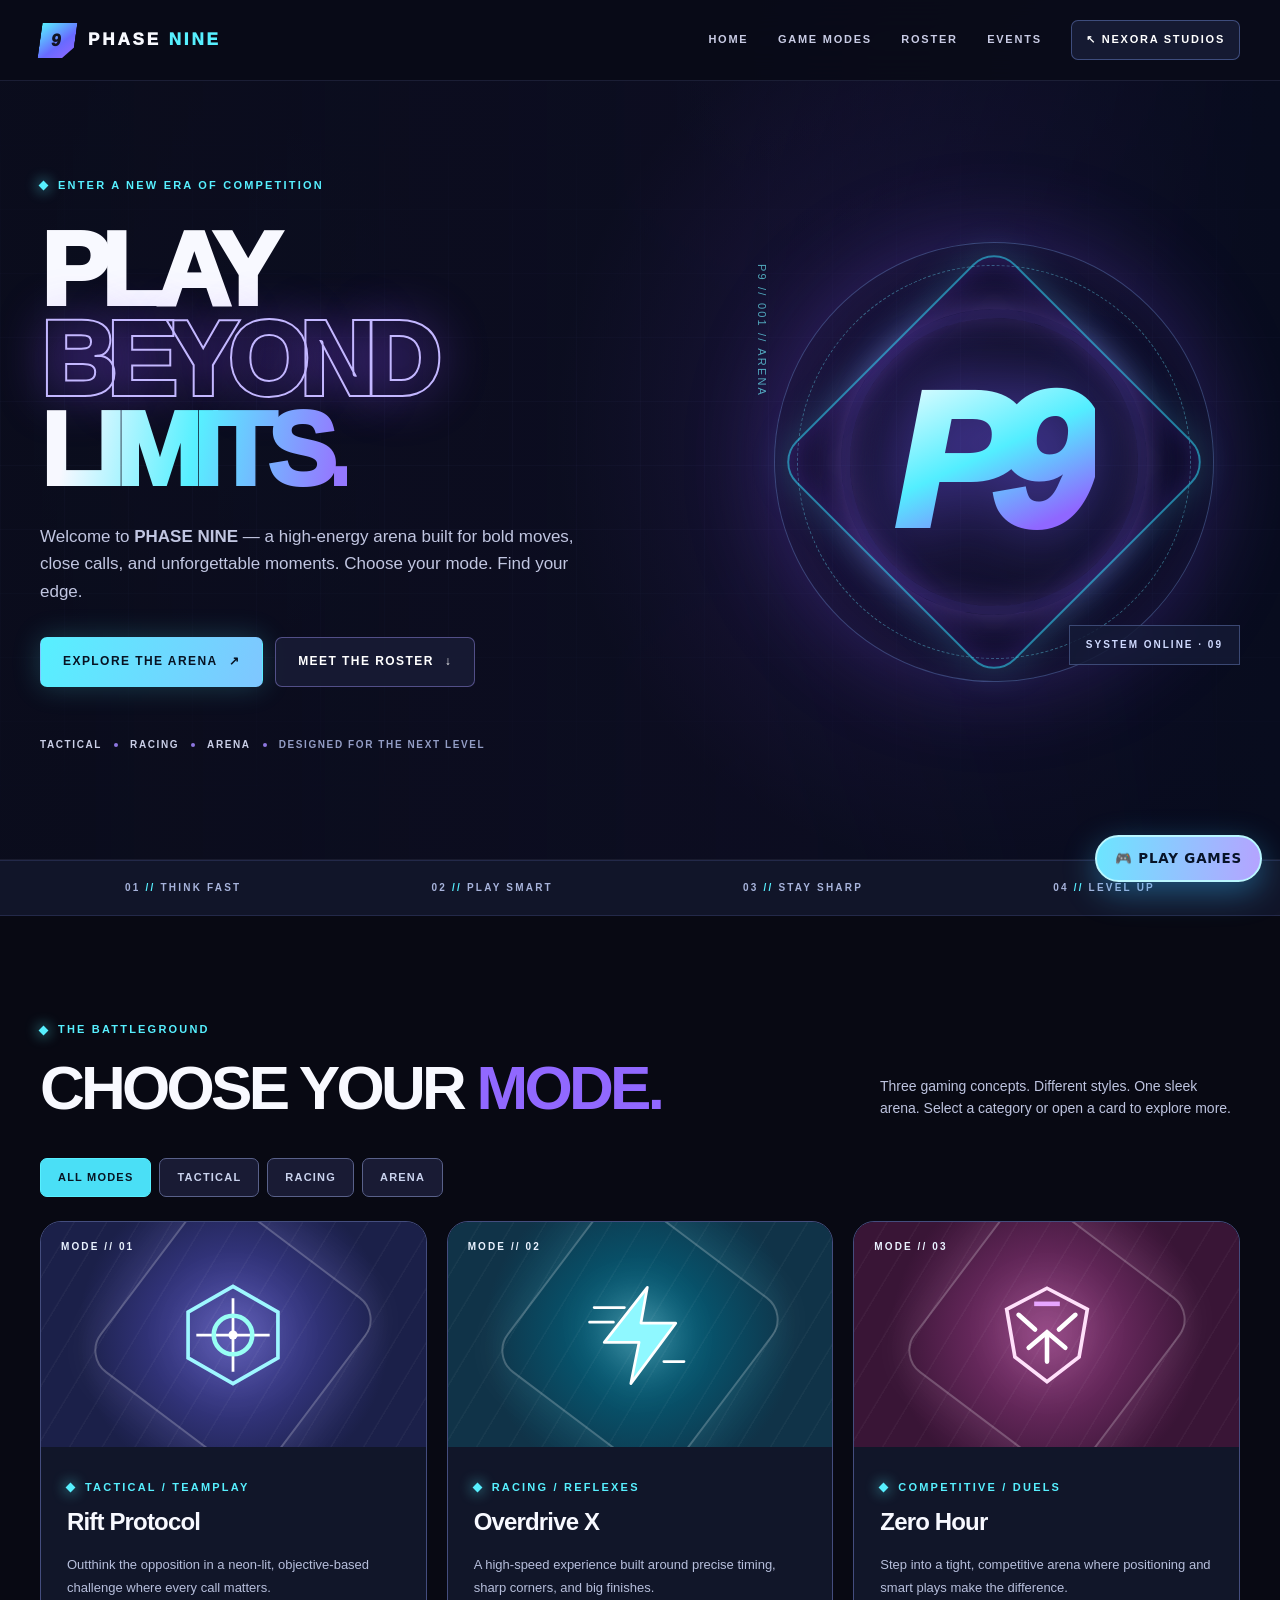
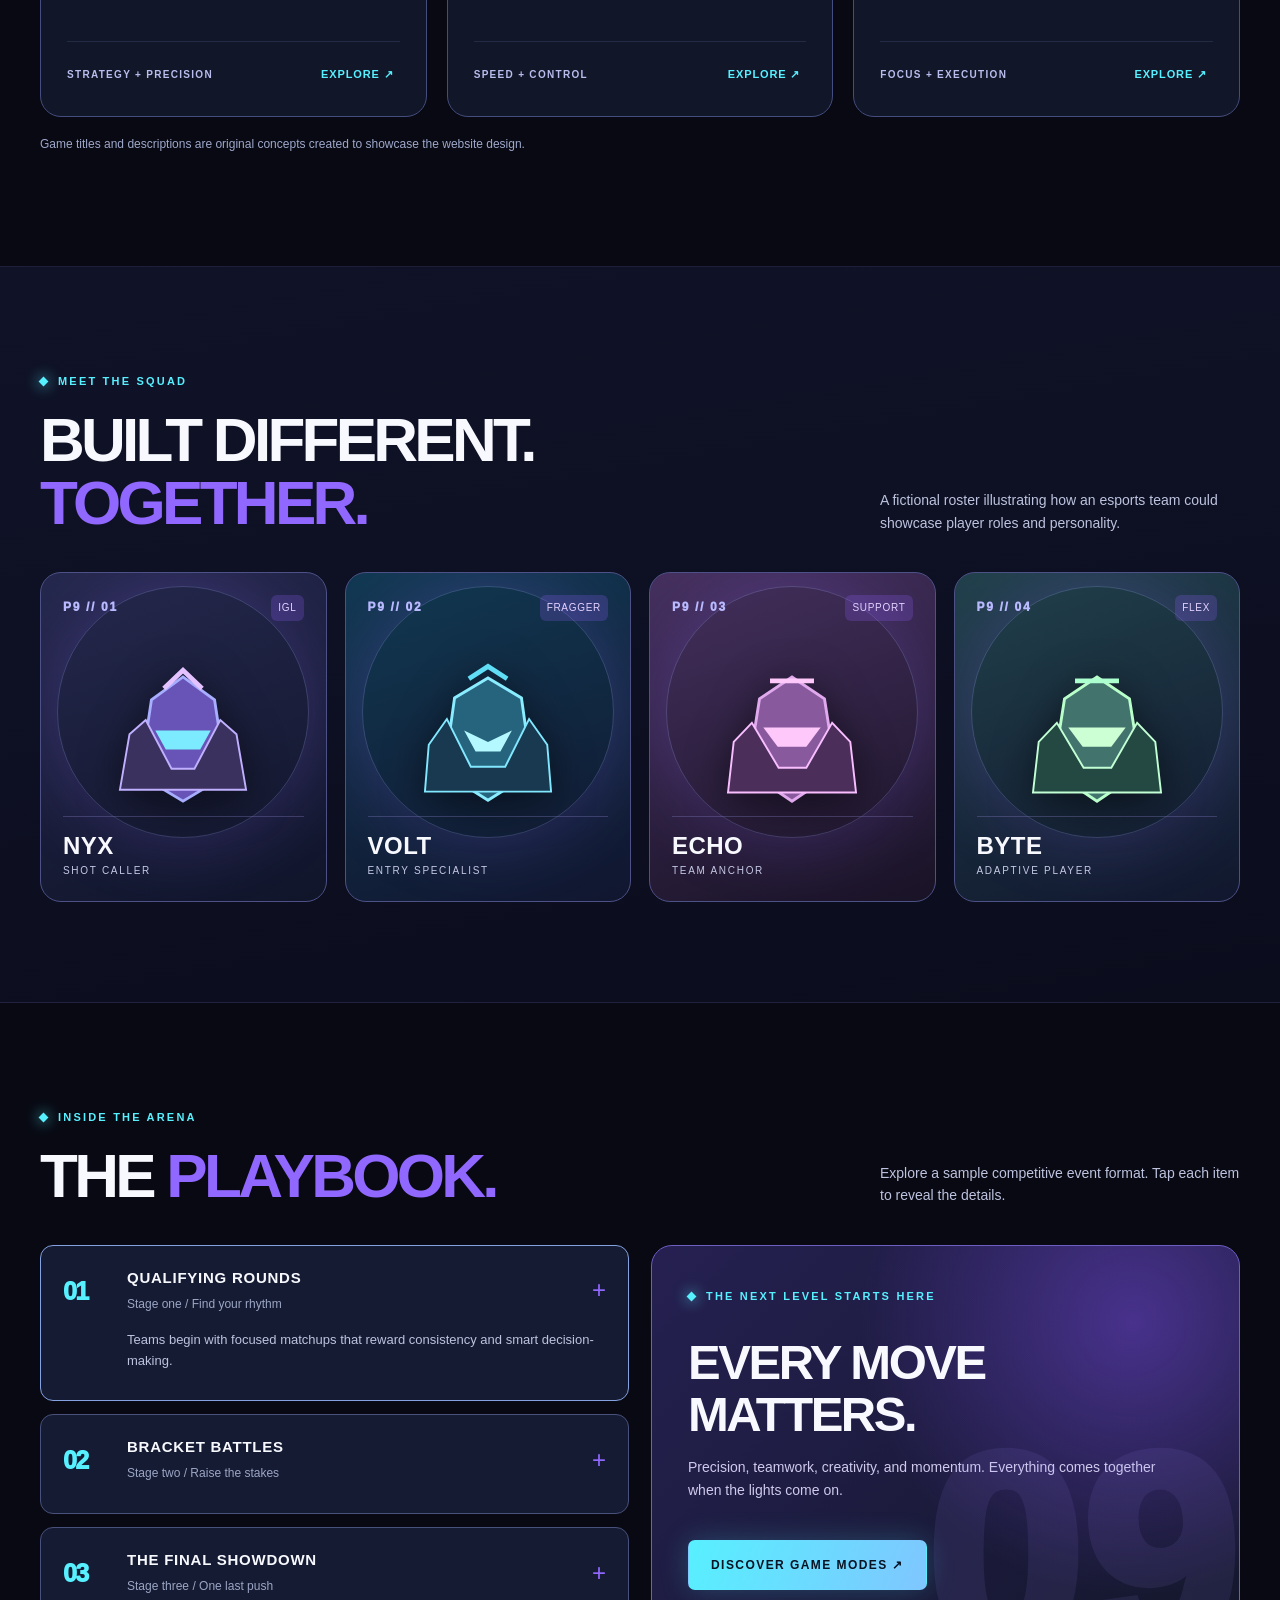
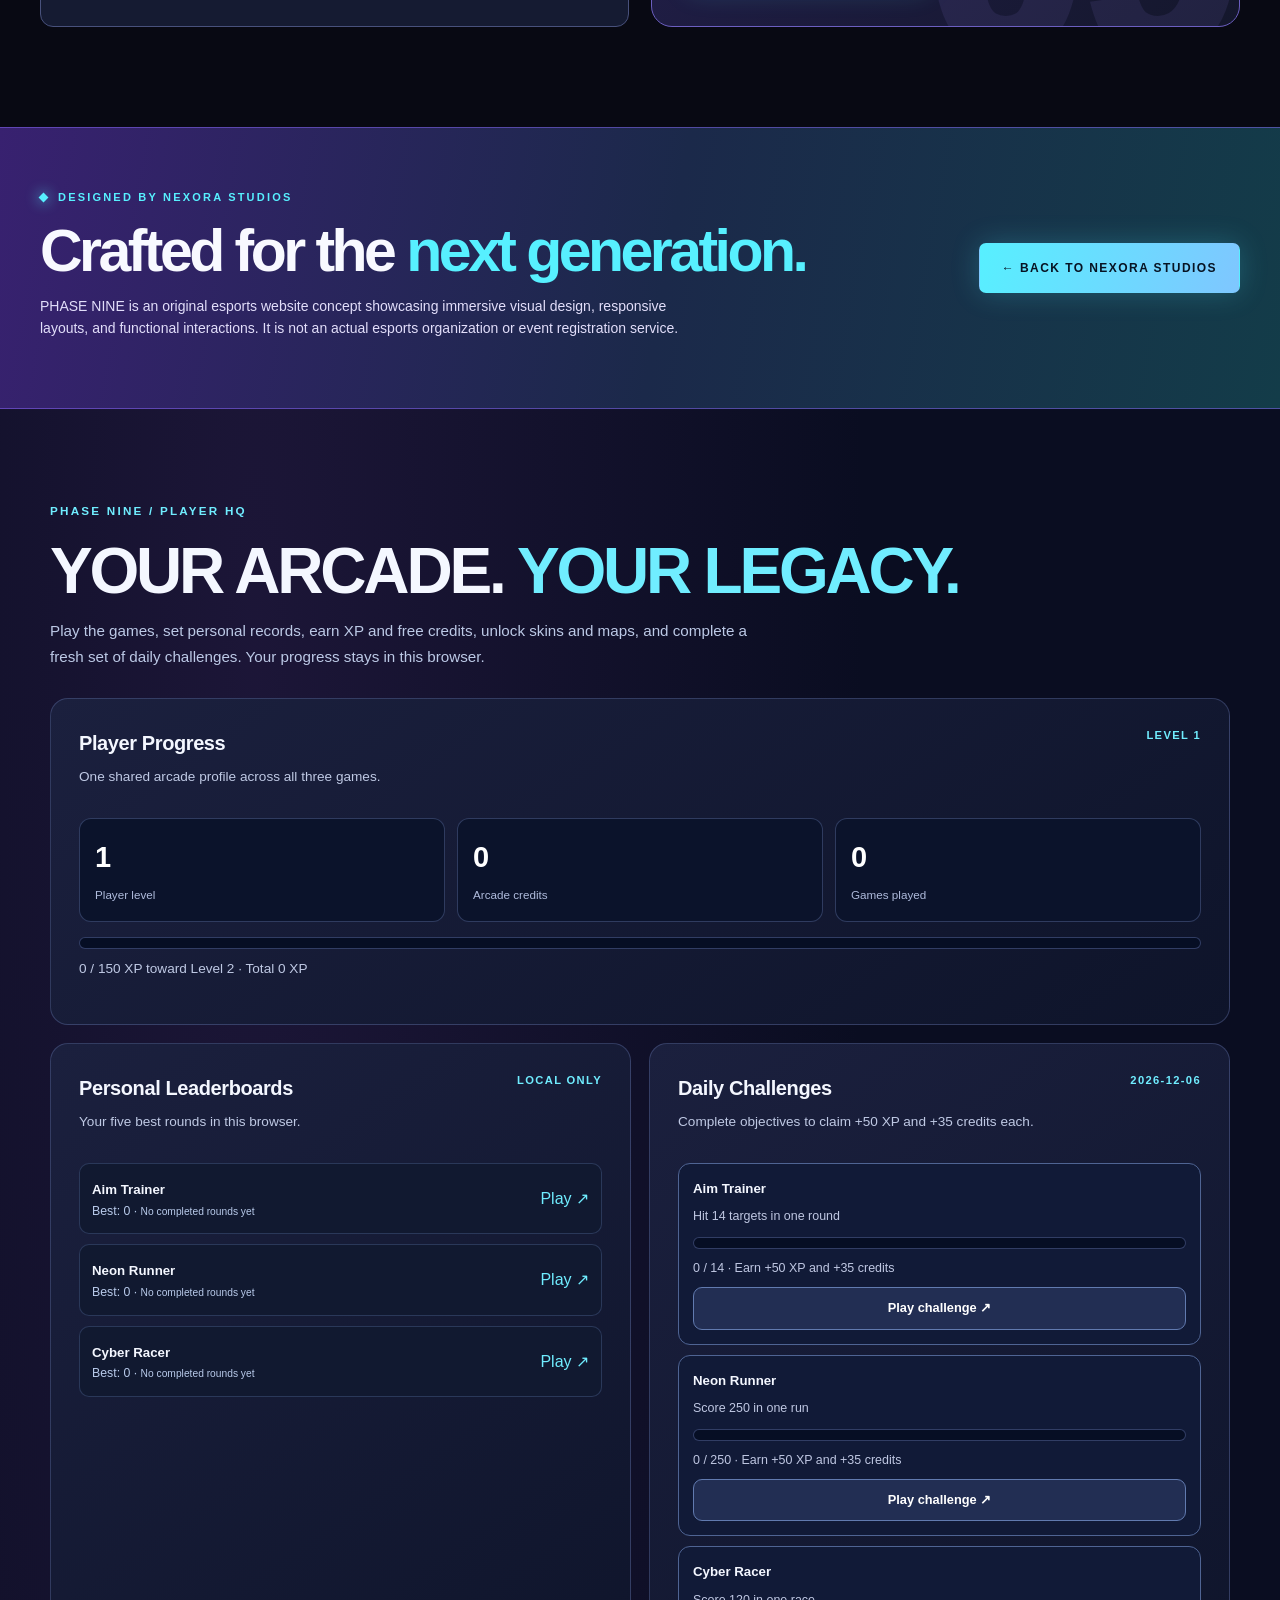
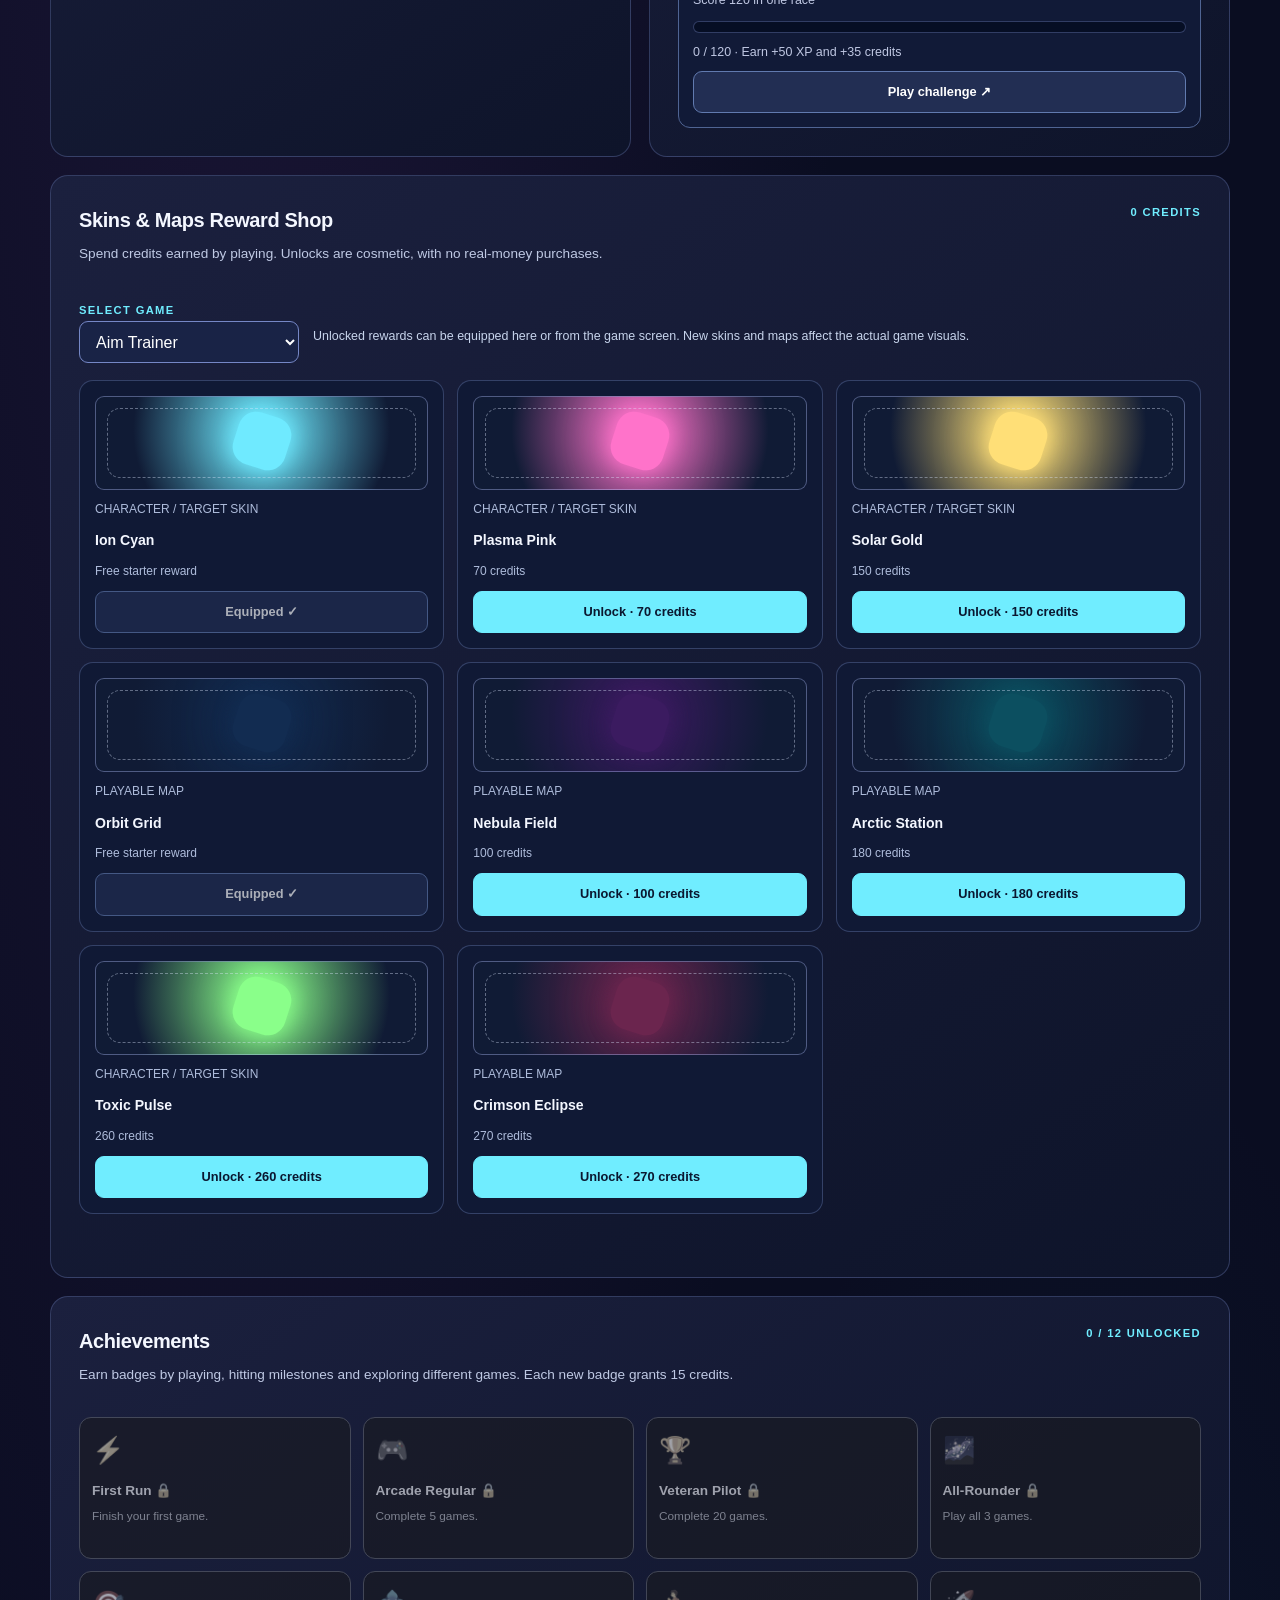
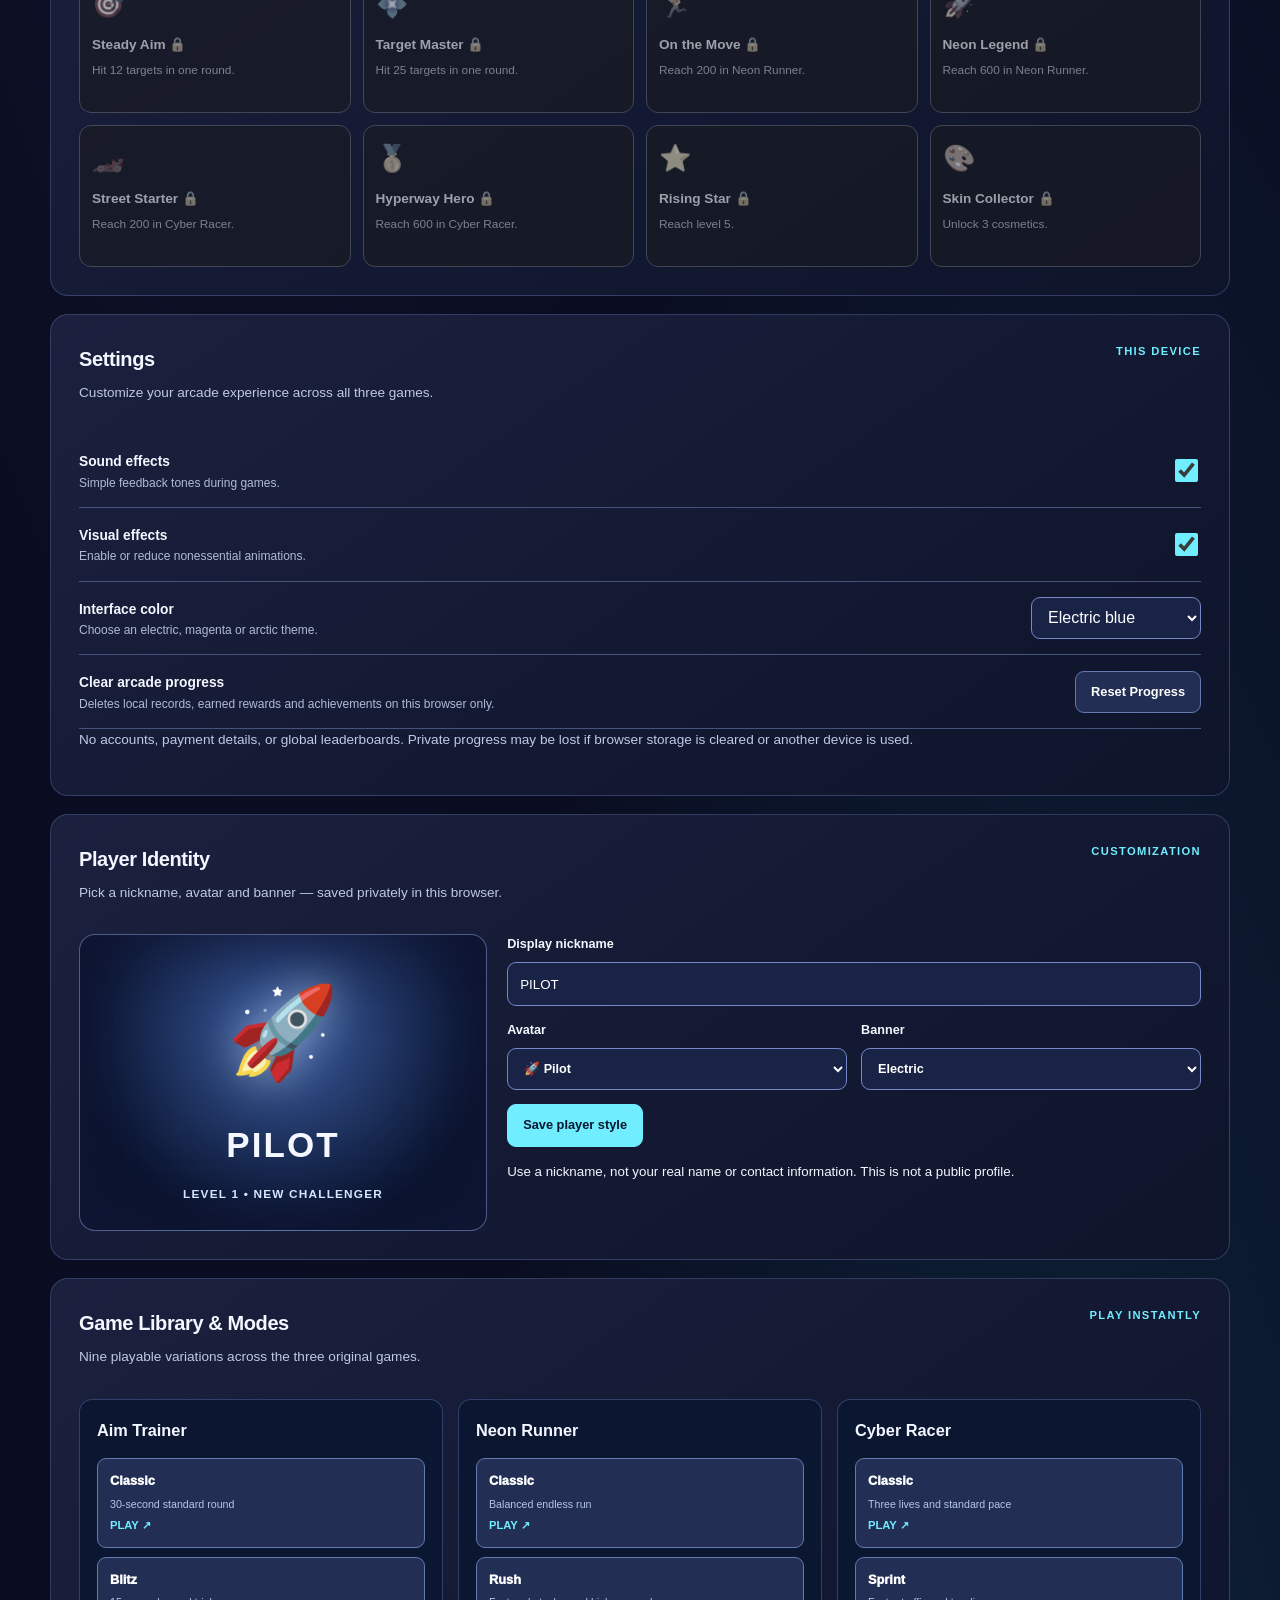
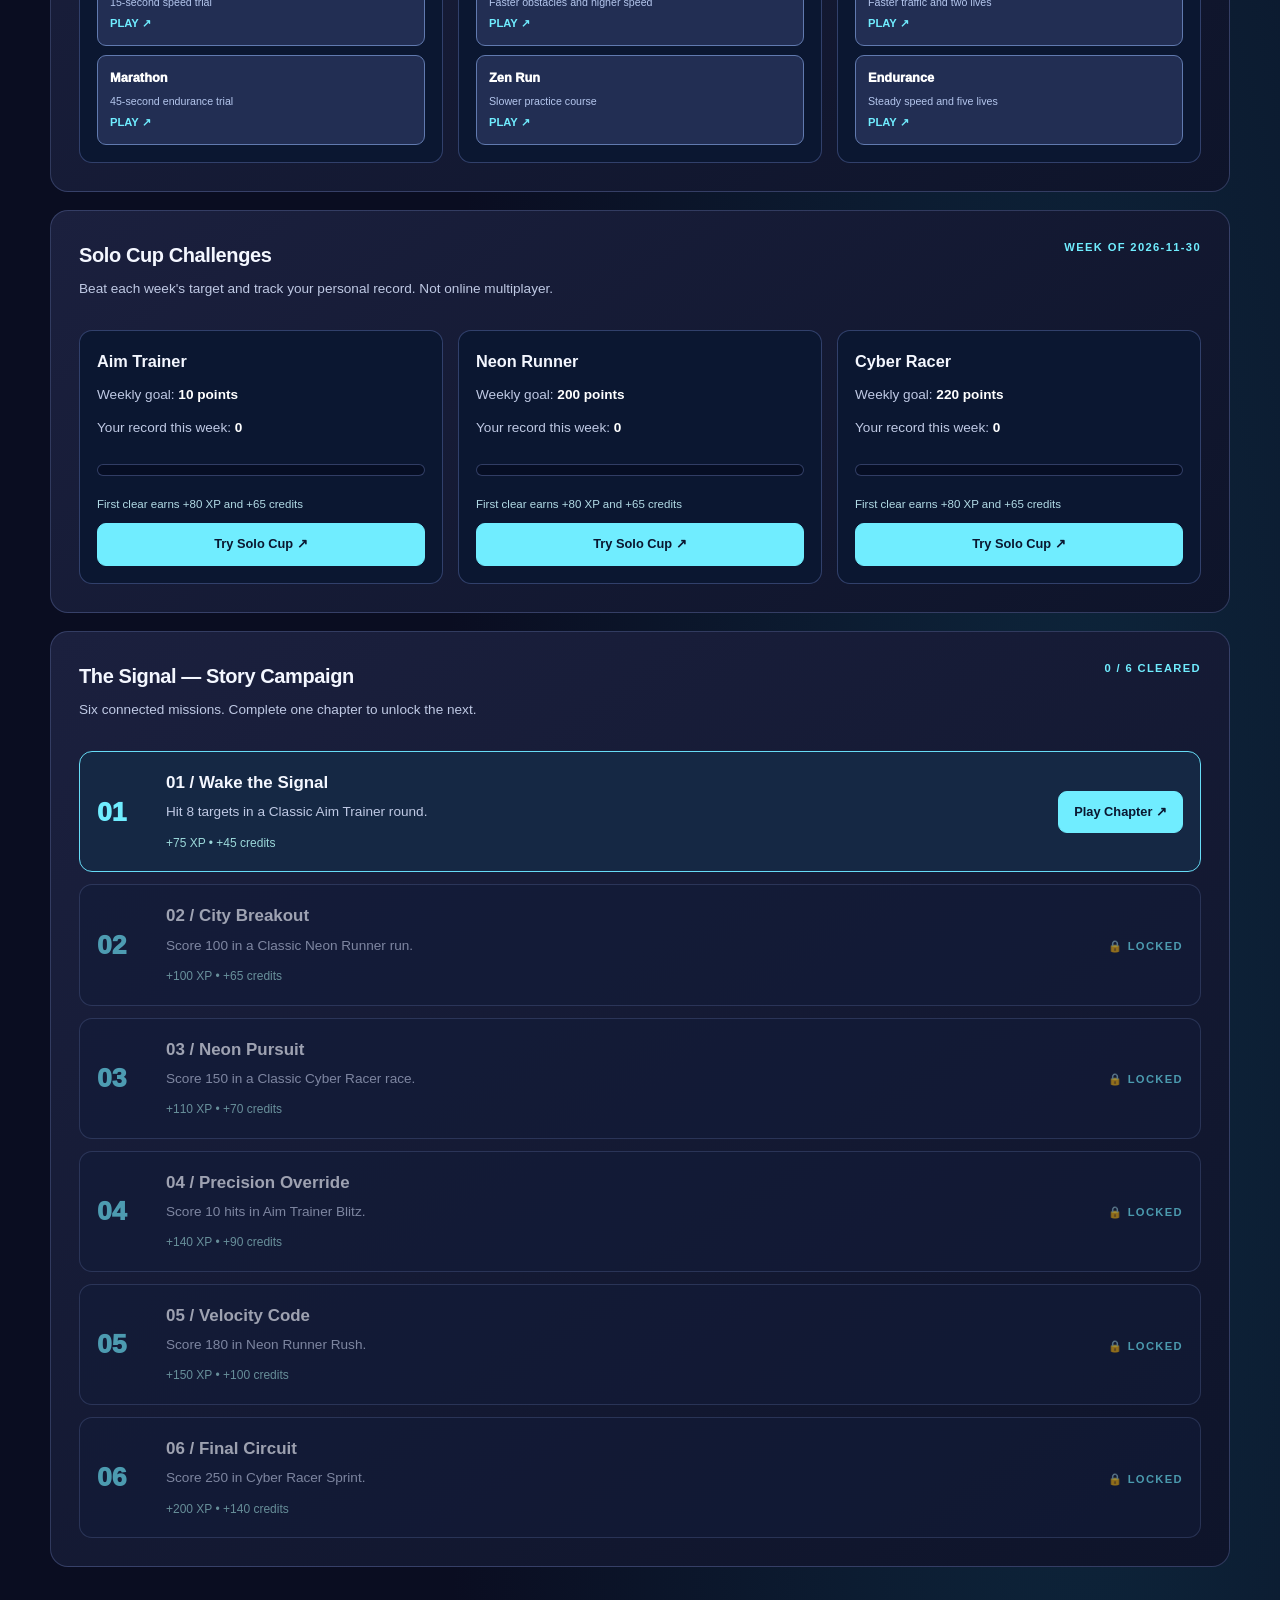
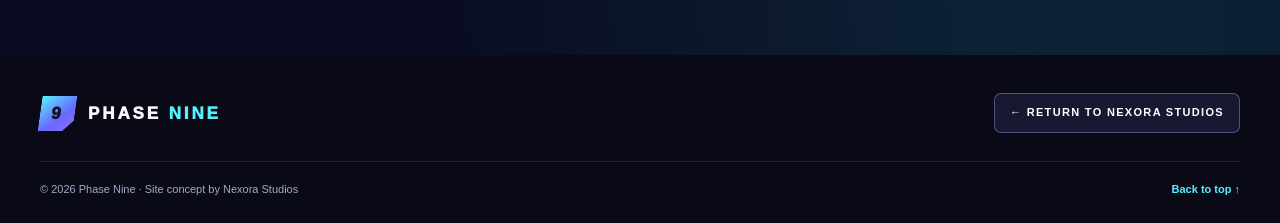
==== commit df23d178: "Phase Nine v3: index.html" ====
--- a/arena/index.html
+++ b/arena/index.html
@@ -68,8 +68,8 @@
     .filter:hover{border-color:var(--cyan);color:white}
     .filter[aria-pressed="true"]{background:#4adff6;color:#081523;border-color:var(--cyan)}
     .modes-grid{display:grid;grid-template-columns:repeat(3,minmax(0,1fr));gap:20px}
-    .mode-card{display:block;color:inherit;text-decoration:none;border:1px solid #444d7e;border-radius:var(--radius);overflow:hidden;background:#111629;transition:transform .25s,border .25s,box-shadow .25s}
-    .mode-card:hover,.mode-card:focus-visible{transform:translateY(-8px);border-color:#7f87ef;box-shadow:0 18px 40px #0007;outline-offset:3px}
+    .mode-card{border:1px solid #444d7e;border-radius:var(--radius);overflow:hidden;background:#111629;transition:transform .25s,border .25s,box-shadow .25s}
+    .mode-card:hover{transform:translateY(-8px);border-color:#7f87ef;box-shadow:0 18px 40px #0007}
     .mode-card[hidden]{display:none}
     .mode-art{position:relative;height:225px;display:grid;place-items:center;overflow:hidden;isolation:isolate}
     .mode-art::before{content:"";position:absolute;inset:-60px;background:repeating-linear-gradient(125deg,transparent 0,transparent 26px,#ffffff09 27px,#ffffff09 28px);transform:rotate(-4deg)}
@@ -145,15 +145,14 @@
     @media(max-width:470px){.hero h1{font-size:clamp(52px,16vw,75px)}.hero-copy{font-size:15px}.hero-art{height:275px}.hero-art .orbit{width:258px}.hero-art .angled{height:195px;width:195px}.hero-art .brandmark{font-size:113px}.hero-art .tiny{font-size:8px;padding:8px;bottom:5px}.roster-grid{gap:10px}.player{padding:13px;min-height:275px}.avatar{width:135px;height:147px}.player h3{font-size:20px}.player .type{font-size:8px}.feature{padding:26px}.feature h3{font-size:35px}.footer-main{align-items:flex-start;flex-direction:column}}
     @media(prefers-reduced-motion:reduce){*,*::before,*::after{scroll-behavior:auto!important;animation:none!important;transition:none!important}.reveal{opacity:1;transform:none}}
   </style>
-  <link rel="stylesheet" href="arcade-ui.css"><link rel="stylesheet" href="next-ui.css">
-</head>
+<link rel="stylesheet" href="arcade-ui.css"><link rel="stylesheet" href="next-ui.css"></head>
 <body>
   <header class="topbar">
     <nav class="wrap nav" aria-label="Main navigation">
       <a href="#top" class="brand"><span class="brand-symbol">9</span><span>PHASE <em>NINE</em></span></a>
       <button id="menuButton" class="menu-button" aria-expanded="false" aria-controls="navItems">☰ MENU</button>
       <div class="nav-items" id="navItems">
-        <a href="#top">Home</a><a href="#modes">Play Games</a><a href="#arcade-hub">Player HQ</a><a href="#game-library">Game Library</a><a href="#story-missions">Campaign</a><a href="#roster">Roster</a><a href="#events">Events</a>
+        <a href="#top">Home</a><a href="#modes">Game modes</a><a href="#roster">Roster</a><a href="#events">Events</a>
         <a class="nav-back" href="https://alewismike-ux.github.io/">↖ Nexora Studios</a>
       </div>
     </nav>
@@ -164,9 +163,9 @@
         <div>
           <div class="eyebrow">Enter a new era of competition</div>
           <h1 id="heroTitle">PLAY<br><span class="outline">BEYOND</span><br><span class="bright">LIMITS.</span></h1>
-          <p class="hero-copy">Welcome to <strong>PHASE NINE</strong> — a high-energy arena built for bold moves, close calls, and unforgettable moments. Choose a game and start playing.</p>
-          <div class="actions"><a href="#modes" class="btn primary">Play Games <span aria-hidden="true">↗</span></a><a href="#arcade-hub" class="btn secondary">Player HQ <span aria-hidden="true">↓</span></a></div>
-          <div class="microline"><b>AIM TRAINER</b><i></i><b>CYBER RACER</b><i></i><b>NEON RUNNER</b><i></i><span>Designed for the next level</span></div>
+          <p class="hero-copy">Welcome to <strong>PHASE NINE</strong> — a high-energy arena built for bold moves, close calls, and unforgettable moments. Choose your mode. Find your edge.</p>
+          <div class="actions"><a href="#modes" class="btn primary">Explore the arena <span aria-hidden="true">↗</span></a><a href="#roster" class="btn secondary">Meet the roster <span aria-hidden="true">↓</span></a></div>
+          <div class="microline"><b>TACTICAL</b><i></i><b>RACING</b><i></i><b>ARENA</b><i></i><span>Designed for the next level</span></div>
         </div>
         <div class="hero-art" aria-label="Glowing Phase Nine esports emblem" role="img">
           <div class="orbit"></div><div class="angled"></div><div class="coordinates">P9 // 001 // ARENA</div><div class="brandmark">P9</div><div class="tiny">SYSTEM ONLINE · 09</div>
@@ -176,34 +175,33 @@
     <div class="ticker" aria-label="Gaming categories"><div class="wrap inner"><span>01 <strong>//</strong> THINK FAST</span><span>02 <strong>//</strong> PLAY SMART</span><span>03 <strong>//</strong> STAY SHARP</span><span>04 <strong>//</strong> LEVEL UP</span></div></div>
     <section class="section" id="modes" aria-labelledby="modesTitle">
       <div class="wrap">
-        <div class="section-heading reveal"><div><div class="eyebrow">The battleground</div><h2 id="modesTitle">Choose your <span>mode.</span></h2></div><p>Three playable browser games. Choose your challenge, then click any card to start playing instantly.</p></div>
+        <div class="section-heading reveal"><div><div class="eyebrow">The battleground</div><h2 id="modesTitle">Choose your <span>mode.</span></h2></div><p>Three gaming concepts. Different styles. One sleek arena. Select a category or open a card to explore more.</p></div>
         <div class="filters" aria-label="Filter game modes">
           <button type="button" class="filter" aria-pressed="true" data-filter="all">All modes</button>
-          <button type="button" class="filter" aria-pressed="false" data-filter="tactical">Aim Trainer</button>
-          <button type="button" class="filter" aria-pressed="false" data-filter="racing">Cyber Racer</button>
-          <button type="button" class="filter" aria-pressed="false" data-filter="arena">Neon Runner</button>
+          <button type="button" class="filter" aria-pressed="false" data-filter="tactical">Tactical</button>
+          <button type="button" class="filter" aria-pressed="false" data-filter="racing">Racing</button>
+          <button type="button" class="filter" aria-pressed="false" data-filter="arena">Arena</button>
         </div>
         <div class="modes-grid">
-          <a class="mode-card reveal" data-category="tactical" href="aim/" aria-label="Play Aim Trainer">
-            <div class="mode-art tactical"><span class="corner-id">GAME // 01 · PLAYABLE</span>
+          <article class="mode-card reveal" data-category="tactical">
+            <div class="mode-art tactical"><span class="corner-id">MODE // 01</span>
               <svg aria-hidden="true" viewBox="0 0 120 120" fill="none"><path d="M60 7 109 35v50L60 113 11 85V35L60 7Z" stroke="#9ef7ff" stroke-width="4"/><path d="M60 20v80M20 60h80" stroke="white" stroke-width="3"/><circle cx="60" cy="60" r="21" stroke="#98fff4" stroke-width="5"/><circle cx="60" cy="60" r="5" fill="white"/></svg>
-            </div><div class="mode-info"><span class="eyebrow">Precision / Reflexes</span><h3>Aim Trainer</h3><p>Click glowing targets against the clock. Choose your difficulty, track your accuracy, and beat your personal best.</p><div class="card-footer"><span class="subtag">30-second challenge</span><span class="inline-button">Play Now ↗</span></div></div>
-          </a>
-          <a class="mode-card reveal" data-category="racing" href="racer/" aria-label="Play Cyber Racer">
-            <div class="mode-art speed"><span class="corner-id">GAME // 02 · PLAYABLE</span>
+            </div><div class="mode-info"><span class="eyebrow">Tactical / Teamplay</span><h3>Rift Protocol</h3><p>Outthink the opposition in a neon-lit, objective-based challenge where every call matters.</p><div class="card-footer"><span class="subtag">Strategy + Precision</span><button type="button" class="inline-button" data-mode="tactical">Explore ↗</button></div></div>
+          </article>
+          <article class="mode-card reveal" data-category="racing">
+            <div class="mode-art speed"><span class="corner-id">MODE // 02</span>
               <svg aria-hidden="true" viewBox="0 0 120 120" fill="none"><path d="M68 8 21 68h38l-9 45 49-66H61L68 8Z" fill="#8ff8ff" stroke="white" stroke-width="3" stroke-linejoin="round"/><path d="M10 30h33M5 46h26M86 89h22" stroke="white" stroke-width="3" stroke-linecap="round"/></svg>
-            </div><div class="mode-info"><span class="eyebrow">Arcade / Driving</span><h3>Cyber Racer</h3><p>Change lanes on a neon highway, dodge traffic, collect energy cells, and chase the highest score.</p><div class="card-footer"><span class="subtag">Arcade racing</span><span class="inline-button">Play Now ↗</span></div></div>
-          </a>
-          <a class="mode-card reveal" data-category="arena" href="runner/" aria-label="Play Neon Runner">
-            <div class="mode-art duel"><span class="corner-id">GAME // 03 · PLAYABLE</span>
-              <svg aria-hidden="true" viewBox="0 0 120 120" fill="none"><path d="M66 9 29 65h30l-7 46 41-62H66L77 9Z" fill="#ffe0fa" stroke="#fff" stroke-width="3" stroke-linejoin="round"/><path d="M18 35h25M10 52h25M85 81h26" stroke="#e7a5ff" stroke-width="4" stroke-linecap="round"/></svg>
-            </div><div class="mode-info"><span class="eyebrow">Endless / Platformer</span><h3>Neon Runner</h3><p>Jump the barriers, collect glowing orbs, and survive as the cyber-city speeds up around you.</p><div class="card-footer"><span class="subtag">Jump + Survive</span><span class="inline-button">Play Now ↗</span></div></div>
-          </a>
-        </div>
-        <p class="showcase-note">All three games are playable in your browser. Click any game card to start. No downloads or account required.</p>
-      </div>
-    </section>
-    <section id="arcade-hub" class="arcade-hub" aria-label="Phase Nine player dashboard, personal leaderboard, achievements, daily challenges, reward shop and settings"><div class="hub-wrap"><h2>Loading Player HQ…</h2><p>Enable JavaScript to view your personal arcade progress and rewards.</p></div></section>
+            </div><div class="mode-info"><span class="eyebrow">Racing / Reflexes</span><h3>Overdrive X</h3><p>A high-speed experience built around precise timing, sharp corners, and big finishes.</p><div class="card-footer"><span class="subtag">Speed + Control</span><button type="button" class="inline-button" data-mode="racing">Explore ↗</button></div></div>
+          </article>
+          <article class="mode-card reveal" data-category="arena">
+            <div class="mode-art duel"><span class="corner-id">MODE // 03</span>
+              <svg aria-hidden="true" viewBox="0 0 120 120" fill="none"><path d="M60 9 104 32l-9 52-35 27-35-27-9-52L60 9Z" stroke="#ffe0fa" stroke-width="4"/><path d="m29 38 18 16M91 38 73 54M40 74l20-17 20 17M60 57v32" stroke="white" stroke-width="5" stroke-linecap="round"/><path d="M46 26h28" stroke="#e7a5ff" stroke-width="5"/></svg>
+            </div><div class="mode-info"><span class="eyebrow">Competitive / Duels</span><h3>Zero Hour</h3><p>Step into a tight, competitive arena where positioning and smart plays make the difference.</p><div class="card-footer"><span class="subtag">Focus + Execution</span><button type="button" class="inline-button" data-mode="arena">Explore ↗</button></div></div>
+          </article>
+        </div>
+        <p class="showcase-note">Game titles and descriptions are original concepts created to showcase the website design.</p>
+      </div>
+    </section>
     <section class="section section-alt" id="roster" aria-labelledby="rosterTitle">
       <div class="wrap">
         <div class="section-heading reveal"><div><div class="eyebrow">Meet the squad</div><h2 id="rosterTitle">Built different. <span>Together.</span></h2></div><p>A fictional roster illustrating how an esports team could showcase player roles and personality.</p></div>
@@ -229,12 +227,10 @@
       </div>
     </section>
     <section class="about-band" id="about"><div class="wrap about-inner"><div><div class="eyebrow">Designed by Nexora Studios</div><h2>Crafted for the <span style="color:var(--cyan)">next generation.</span></h2><p>PHASE NINE is an original esports website concept showcasing immersive visual design, responsive layouts, and functional interactions. It is not an actual esports organization or event registration service.</p></div><a href="https://alewismike-ux.github.io/#portfolio" class="btn primary">← Back to Nexora Studios</a></div></section>
-  </main>
+  <section id="arcade-hub" class="arcade-hub"></section></main>
   <footer class="footer"><div class="wrap"><div class="footer-main"><a href="#top" class="brand"><span class="brand-symbol">9</span><span>PHASE <em>NINE</em></span></a><a href="https://alewismike-ux.github.io/" class="btn secondary small">← Return to Nexora Studios</a></div><div class="footer-sub"><span>© <span id="year">2026</span> Phase Nine · Site concept by Nexora Studios</span><a href="#top">Back to top ↑</a></div></div></footer>
-  <script src="progress.js"></script>
-  <script src="arcade-ui.js"></script>
-  <script src="next-ui.js"></script>
-  <script>
+  <dialog id="modeDialog" aria-labelledby="dialogTitle"><button type="button" class="close-modal" id="closeDialog" aria-label="Close game mode details">×</button><div class="eyebrow">Arena briefing</div><h2 id="dialogTitle">Game mode</h2><p id="dialogDescription"></p><ul id="dialogFeatures"></ul><button class="btn primary" id="dialogDone" type="button">Back to arena</button></dialog>
+  <script src="progress.js"></script><script src="arcade-ui.js"></script><script src="next-ui.js"></script><script>
     // Responsive navigation
     const menuButton=document.getElementById('menuButton');
     const navItems=document.getElementById('navItems');
@@ -248,6 +244,27 @@
       document.querySelectorAll('.filter').forEach(b=>b.setAttribute('aria-pressed',String(b===button)));
       cards.forEach(card=>card.hidden=chosen!=='all'&&card.dataset.category!==chosen);
     }));
+    // Interactive game briefings: original fictional concepts, no signup or payment
+    const briefs={
+      tactical:{title:'Rift Protocol',desc:'A tactical team challenge built around coordinated objectives, fast communication, and smart decision-making.',features:['Plan your approach with your squad','Balance patience and aggressive plays','Win through teamwork and precision']},
+      racing:{title:'Overdrive X',desc:'A futuristic racing concept where speed is important, but controlling every turn matters just as much.',features:['Master high-speed cornering','Choose your racing line','Improve with every lap']},
+      arena:{title:'Zero Hour',desc:'An arena-style competition concept where strategy, timing, and adaptability take center stage.',features:['Fight for arena control','Adapt to each new opponent','Focus on clean execution']}
+    };
+    const dlg=document.getElementById('modeDialog');
+    let lastOpener;
+    document.querySelectorAll('[data-mode]').forEach(button=>button.addEventListener('click',()=>{
+      lastOpener=button;
+      const b=briefs[button.dataset.mode];
+      document.getElementById('dialogTitle').textContent=b.title;
+      document.getElementById('dialogDescription').textContent=b.desc;
+      const list=document.getElementById('dialogFeatures');list.replaceChildren();
+      b.features.forEach(txt=>{const li=document.createElement('li');li.textContent=txt;list.appendChild(li);});
+      if(typeof dlg.showModal==='function')dlg.showModal();
+    }));
+    function closeDialog(){dlg.close();if(lastOpener)lastOpener.focus();}
+    document.getElementById('closeDialog').addEventListener('click',closeDialog);
+    document.getElementById('dialogDone').addEventListener('click',closeDialog);
+    dlg.addEventListener('click',e=>{if(e.target===dlg)closeDialog();});
     // Reveal animations, with a graceful fallback
     const reveal=[...document.querySelectorAll('.reveal')];
     if('IntersectionObserver' in window && !matchMedia('(prefers-reduced-motion: reduce)').matches){
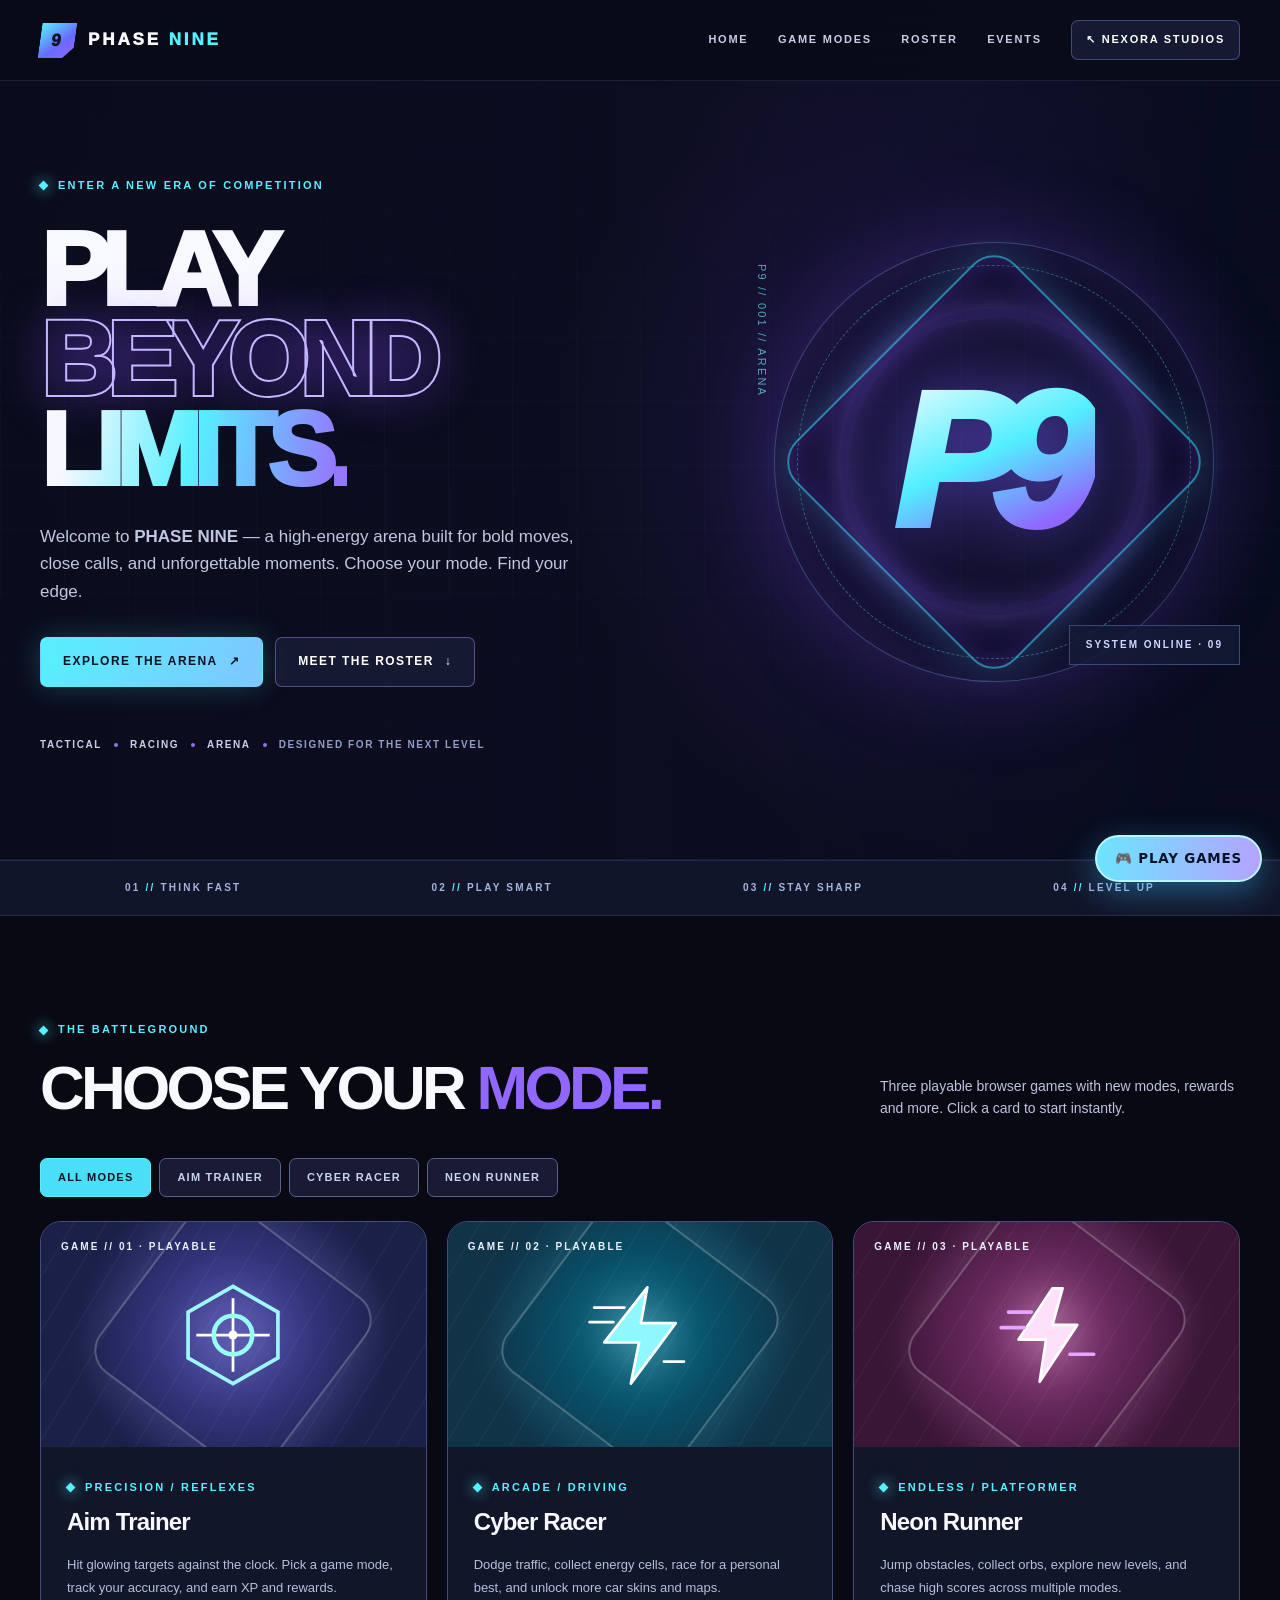
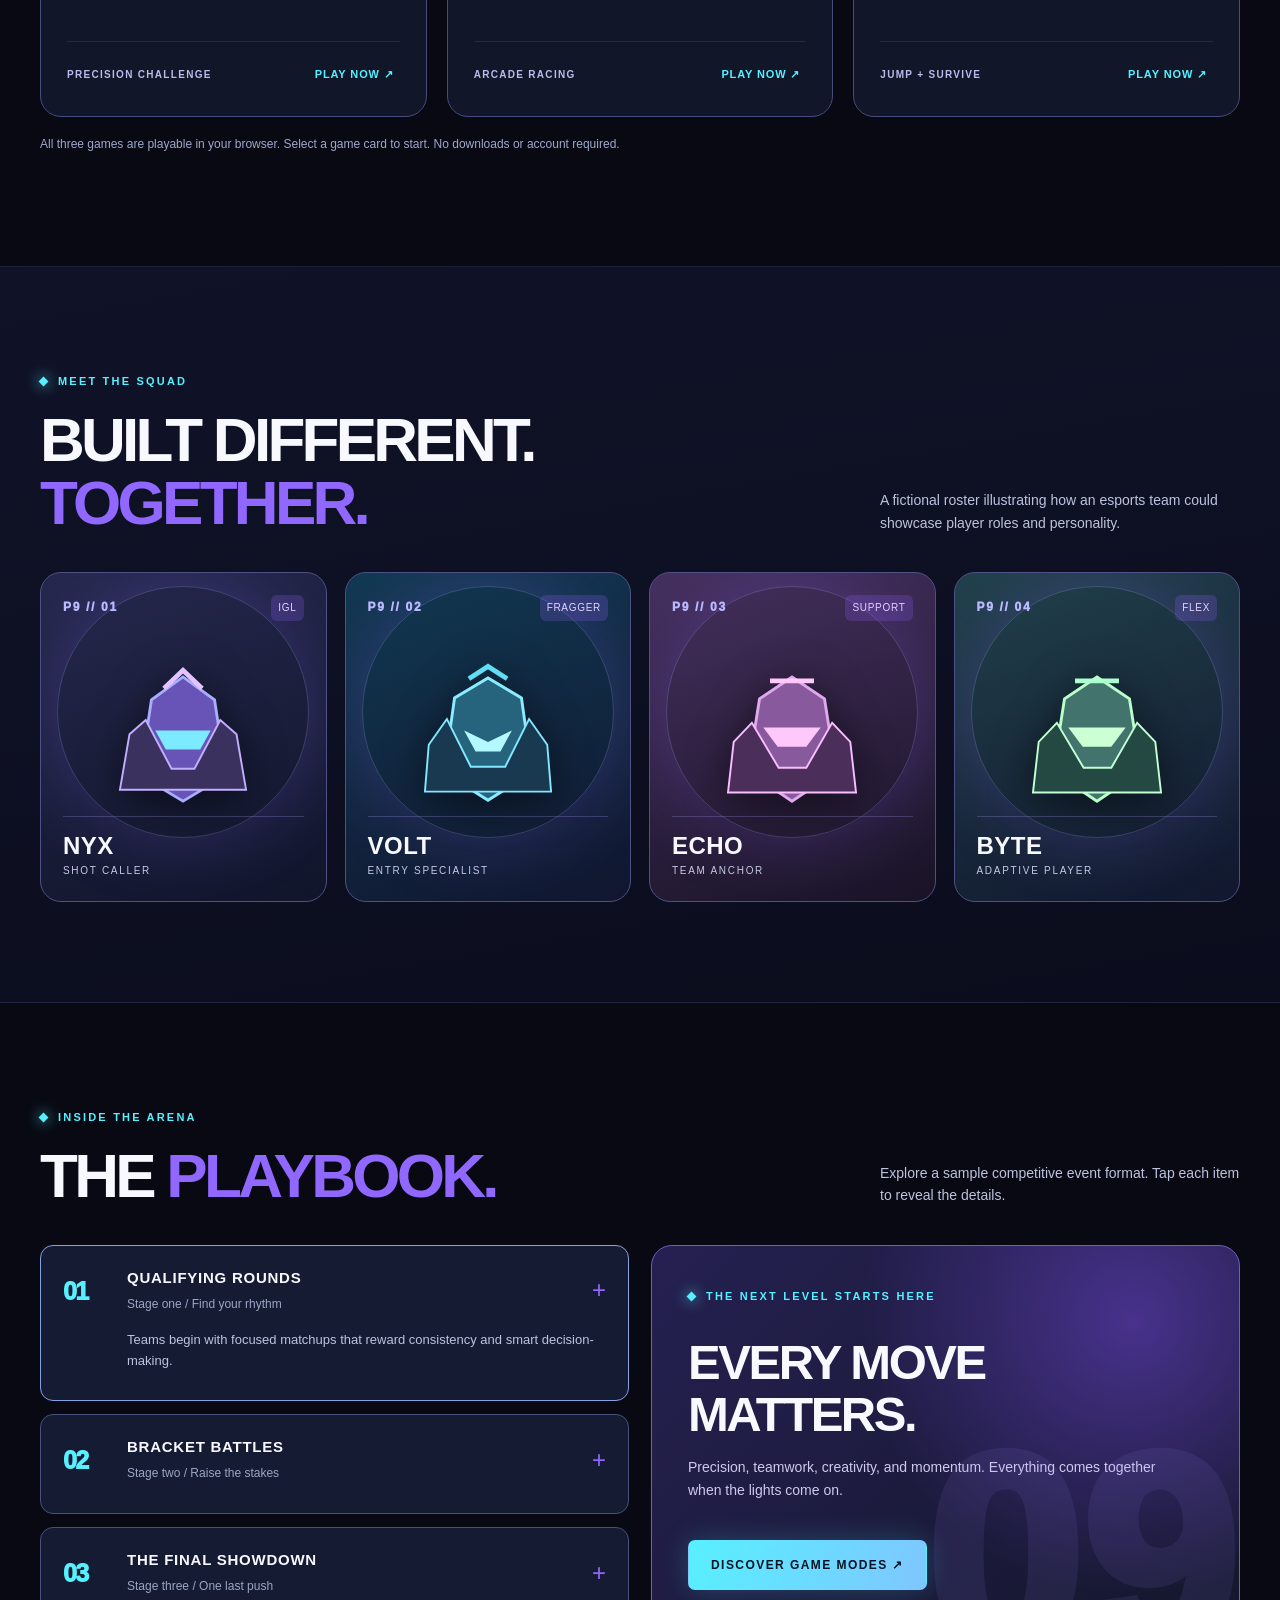
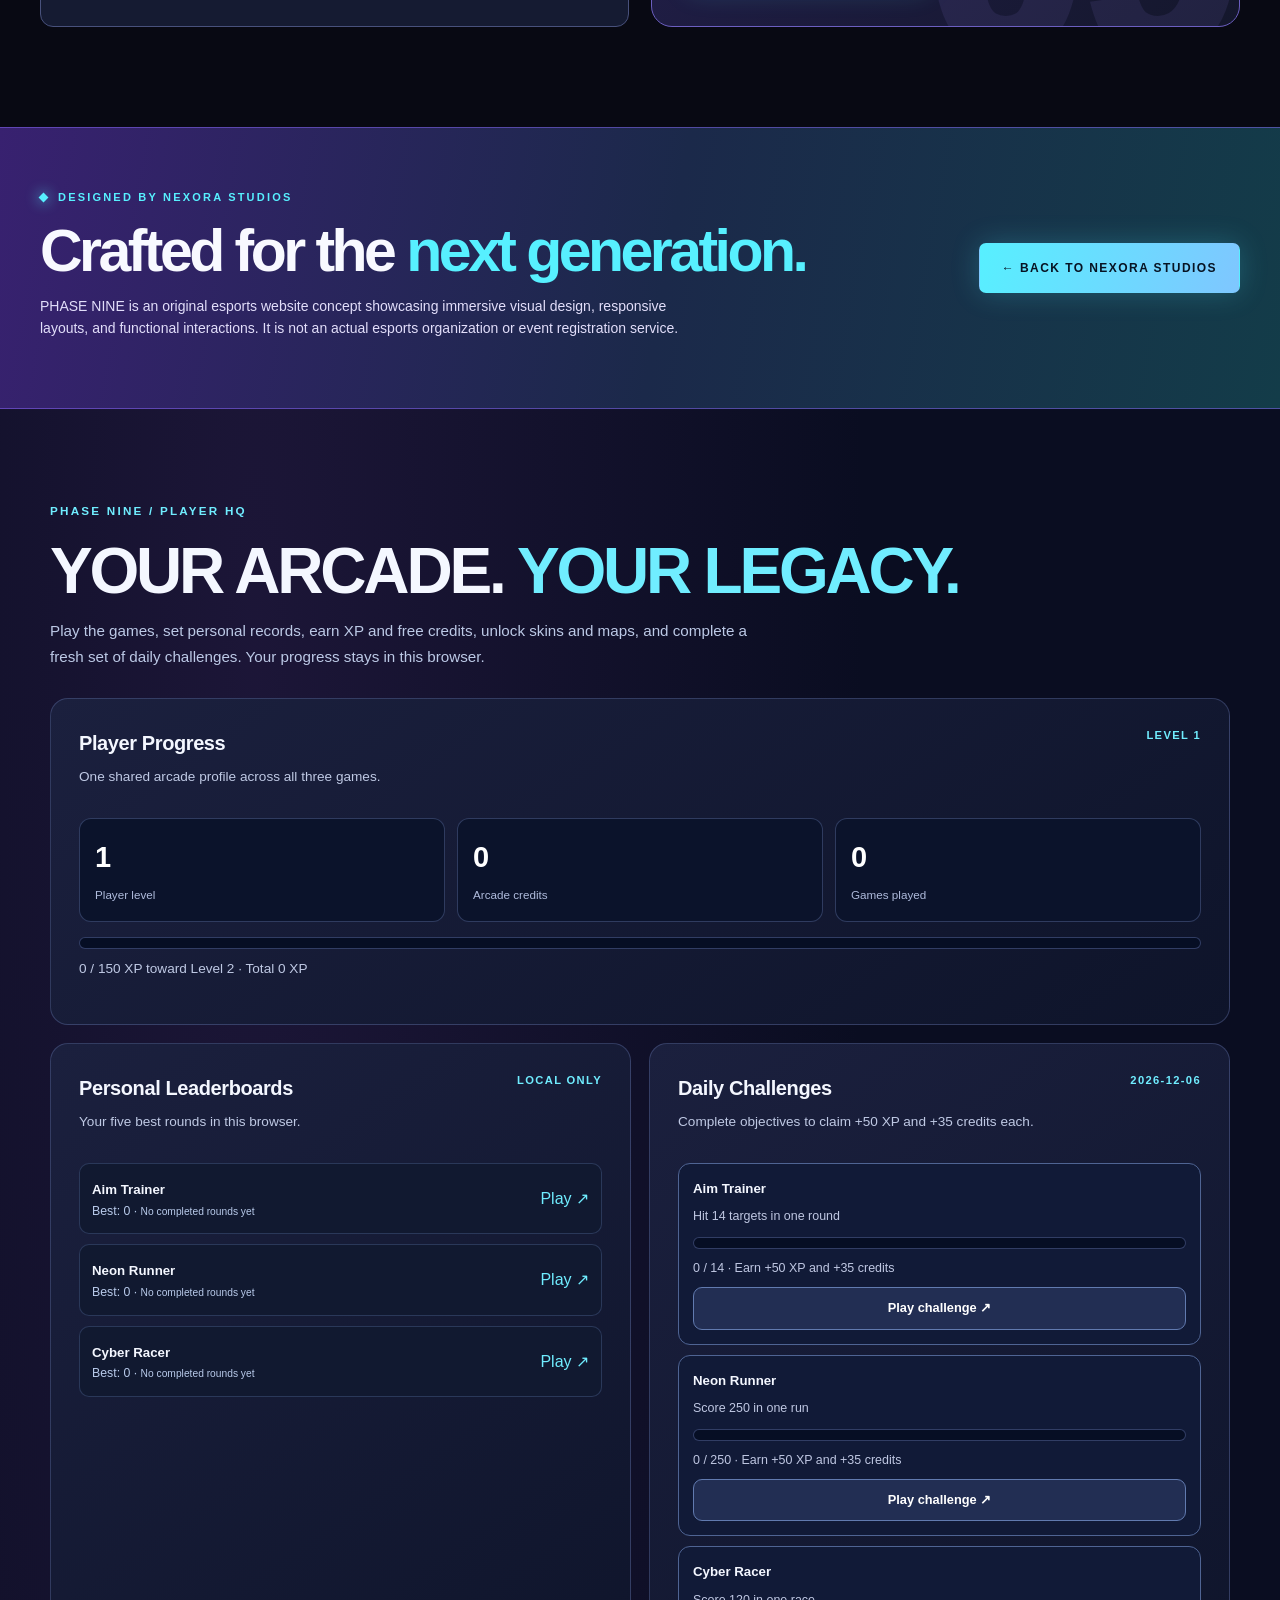
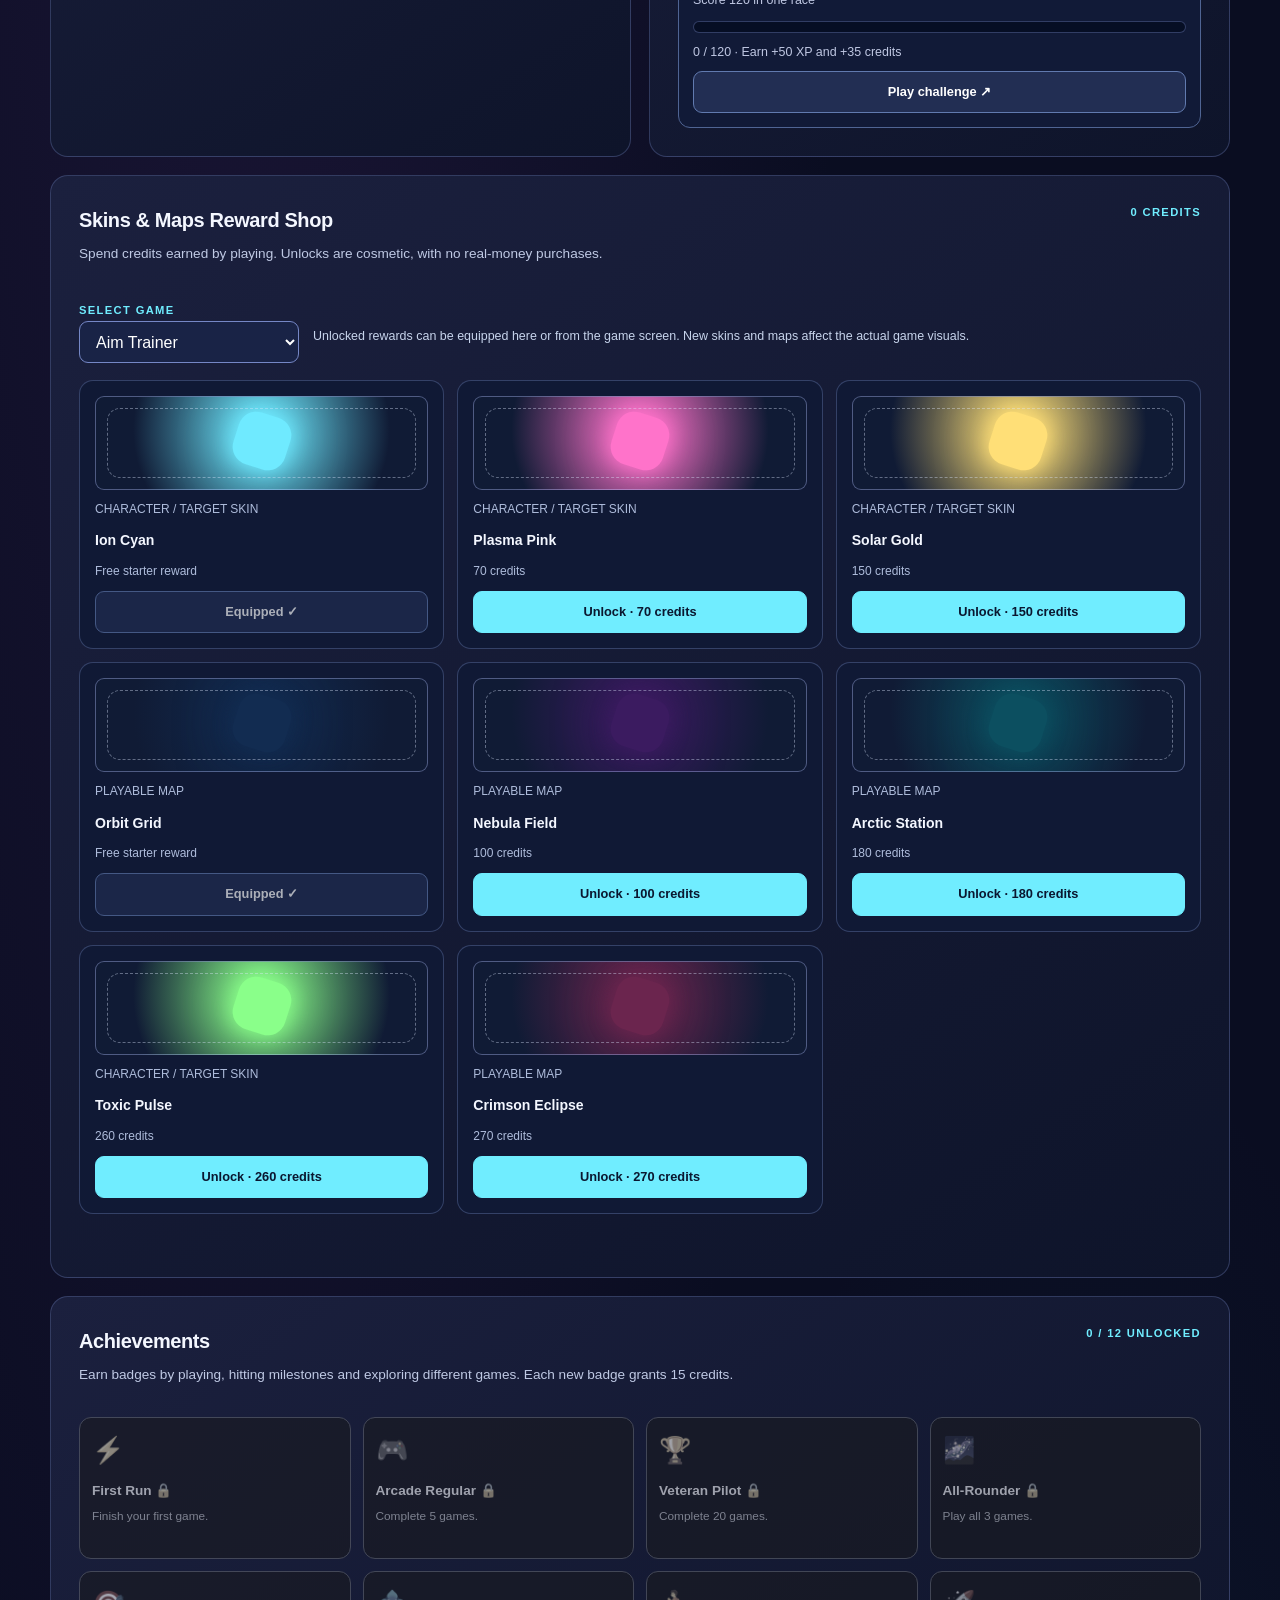
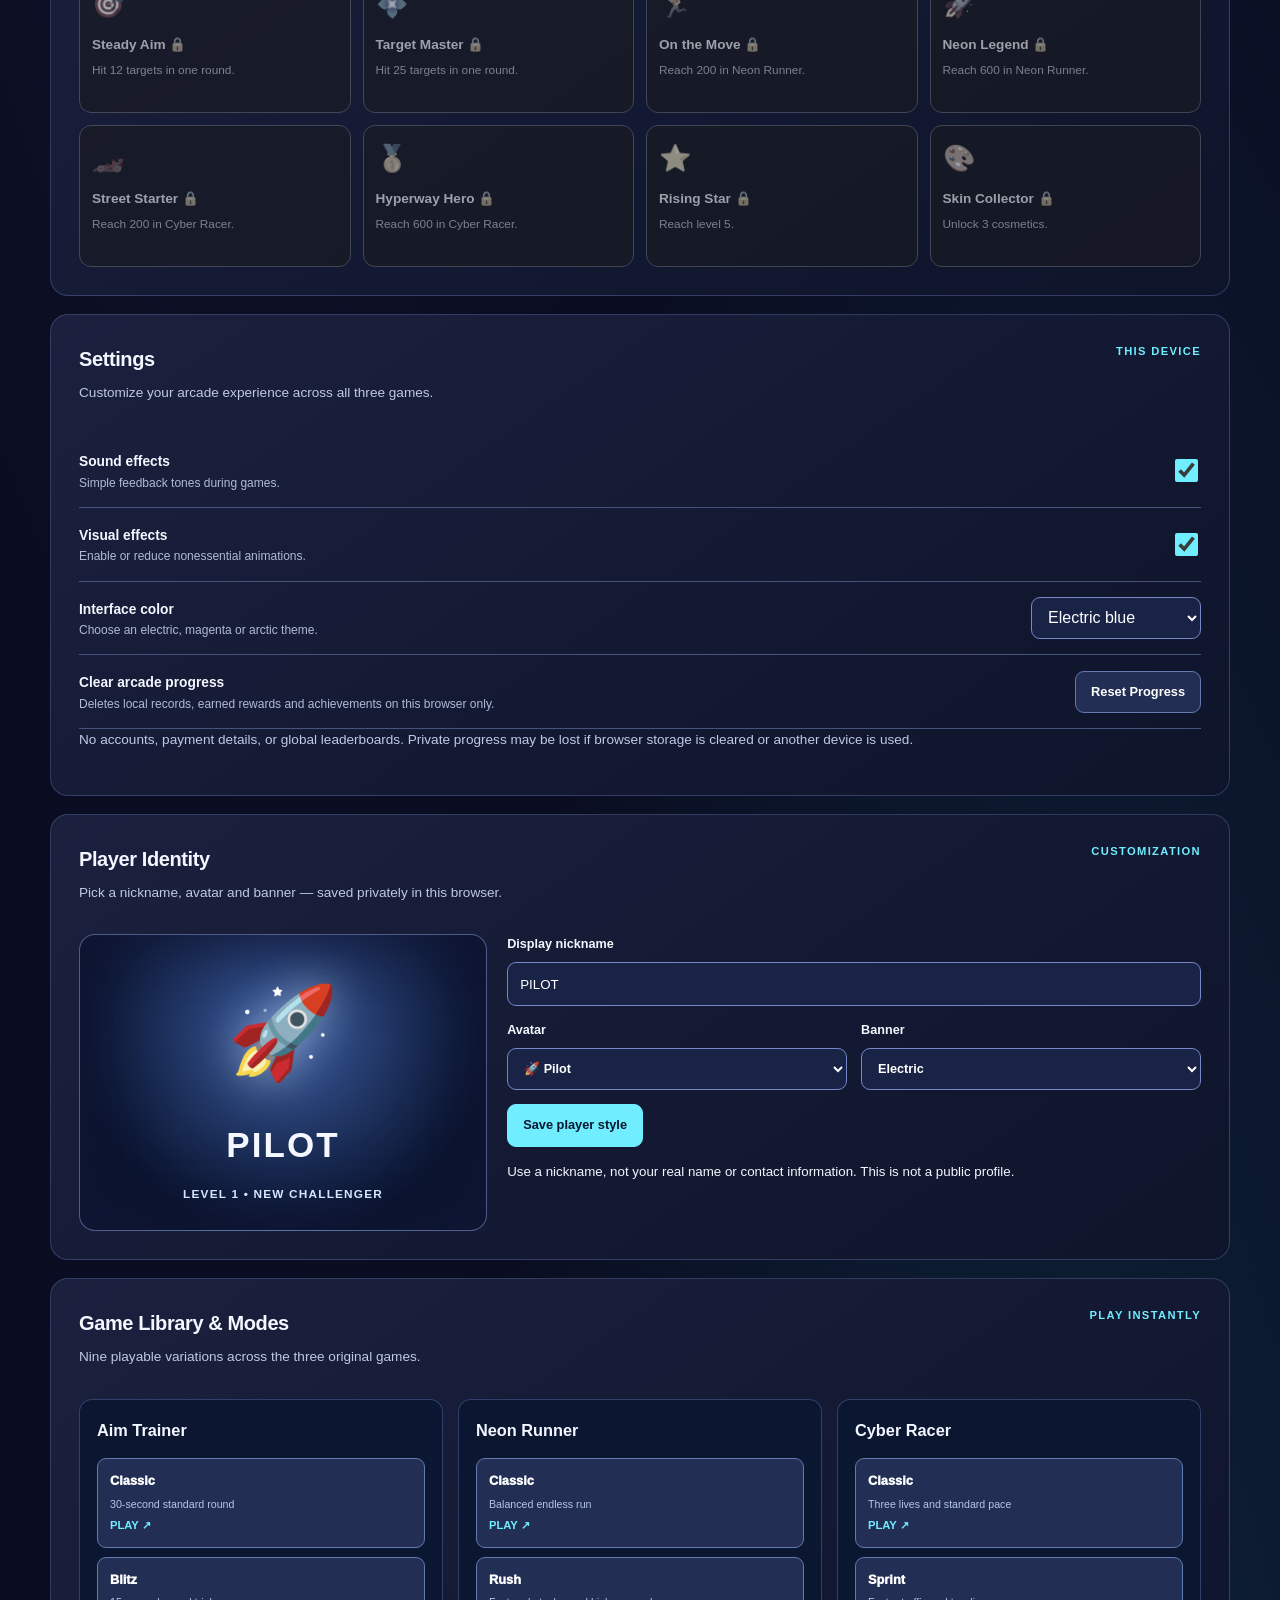
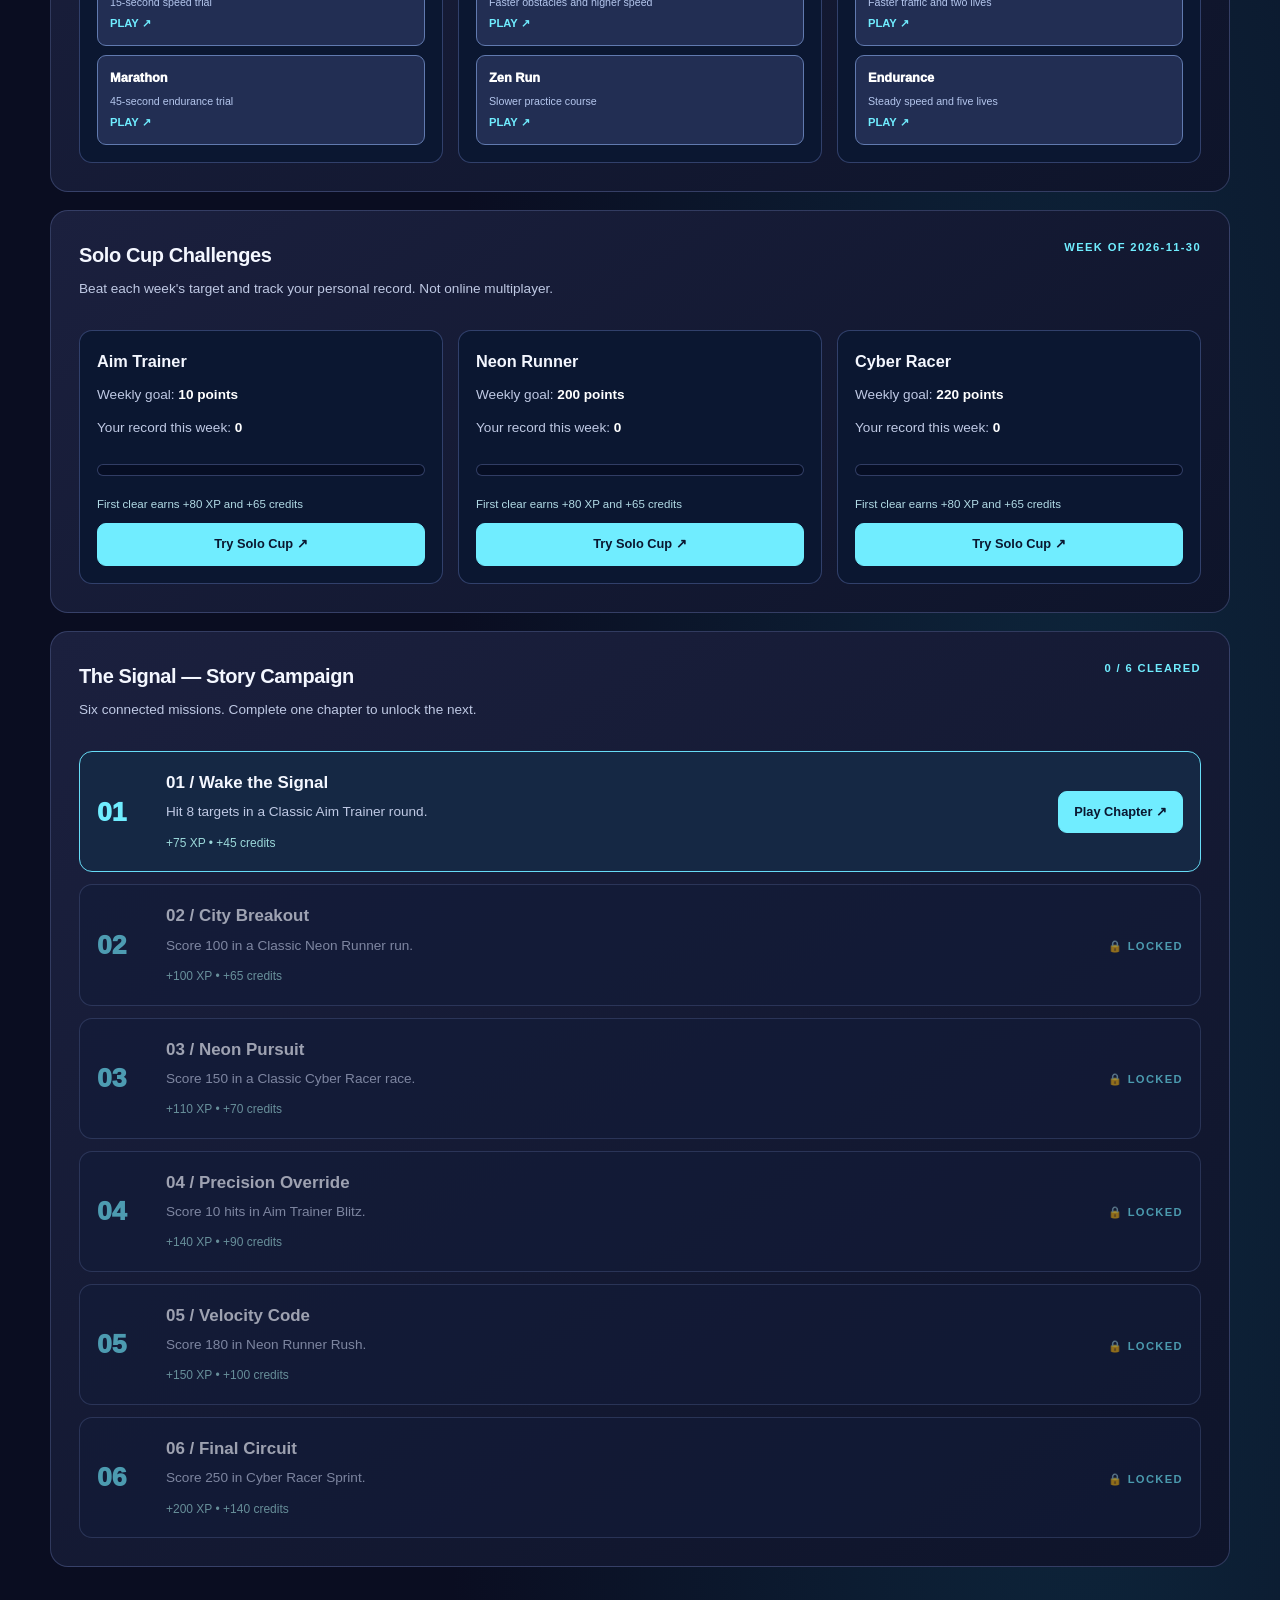
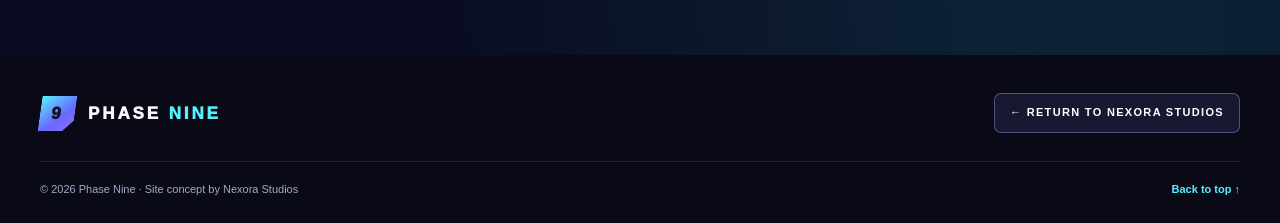
==== commit 784eb80b: "Restore clickable Play Now game cards alongside Phase Nine 3.0 upgrades" ====
--- a/arena/index.html
+++ b/arena/index.html
@@ -68,8 +68,8 @@
     .filter:hover{border-color:var(--cyan);color:white}
     .filter[aria-pressed="true"]{background:#4adff6;color:#081523;border-color:var(--cyan)}
     .modes-grid{display:grid;grid-template-columns:repeat(3,minmax(0,1fr));gap:20px}
-    .mode-card{border:1px solid #444d7e;border-radius:var(--radius);overflow:hidden;background:#111629;transition:transform .25s,border .25s,box-shadow .25s}
-    .mode-card:hover{transform:translateY(-8px);border-color:#7f87ef;box-shadow:0 18px 40px #0007}
+    .mode-card{display:block;color:inherit;text-decoration:none;border:1px solid #444d7e;border-radius:var(--radius);overflow:hidden;background:#111629;transition:transform .25s,border .25s,box-shadow .25s}
+    .mode-card:hover,.mode-card:focus-visible{transform:translateY(-8px);border-color:#7f87ef;box-shadow:0 18px 40px #0007;outline-offset:3px}
     .mode-card[hidden]{display:none}
     .mode-art{position:relative;height:225px;display:grid;place-items:center;overflow:hidden;isolation:isolate}
     .mode-art::before{content:"";position:absolute;inset:-60px;background:repeating-linear-gradient(125deg,transparent 0,transparent 26px,#ffffff09 27px,#ffffff09 28px);transform:rotate(-4deg)}
@@ -175,31 +175,31 @@
     <div class="ticker" aria-label="Gaming categories"><div class="wrap inner"><span>01 <strong>//</strong> THINK FAST</span><span>02 <strong>//</strong> PLAY SMART</span><span>03 <strong>//</strong> STAY SHARP</span><span>04 <strong>//</strong> LEVEL UP</span></div></div>
     <section class="section" id="modes" aria-labelledby="modesTitle">
       <div class="wrap">
-        <div class="section-heading reveal"><div><div class="eyebrow">The battleground</div><h2 id="modesTitle">Choose your <span>mode.</span></h2></div><p>Three gaming concepts. Different styles. One sleek arena. Select a category or open a card to explore more.</p></div>
+        <div class="section-heading reveal"><div><div class="eyebrow">The battleground</div><h2 id="modesTitle">Choose your <span>mode.</span></h2></div><p>Three playable browser games with new modes, rewards and more. Click a card to start instantly.</p></div>
         <div class="filters" aria-label="Filter game modes">
           <button type="button" class="filter" aria-pressed="true" data-filter="all">All modes</button>
-          <button type="button" class="filter" aria-pressed="false" data-filter="tactical">Tactical</button>
-          <button type="button" class="filter" aria-pressed="false" data-filter="racing">Racing</button>
-          <button type="button" class="filter" aria-pressed="false" data-filter="arena">Arena</button>
+          <button type="button" class="filter" aria-pressed="false" data-filter="tactical">Aim Trainer</button>
+          <button type="button" class="filter" aria-pressed="false" data-filter="racing">Cyber Racer</button>
+          <button type="button" class="filter" aria-pressed="false" data-filter="arena">Neon Runner</button>
         </div>
         <div class="modes-grid">
-          <article class="mode-card reveal" data-category="tactical">
-            <div class="mode-art tactical"><span class="corner-id">MODE // 01</span>
+          <a class="mode-card reveal" data-category="tactical" href="aim/" aria-label="Play Aim Trainer">
+            <div class="mode-art tactical"><span class="corner-id">GAME // 01 · PLAYABLE</span>
               <svg aria-hidden="true" viewBox="0 0 120 120" fill="none"><path d="M60 7 109 35v50L60 113 11 85V35L60 7Z" stroke="#9ef7ff" stroke-width="4"/><path d="M60 20v80M20 60h80" stroke="white" stroke-width="3"/><circle cx="60" cy="60" r="21" stroke="#98fff4" stroke-width="5"/><circle cx="60" cy="60" r="5" fill="white"/></svg>
-            </div><div class="mode-info"><span class="eyebrow">Tactical / Teamplay</span><h3>Rift Protocol</h3><p>Outthink the opposition in a neon-lit, objective-based challenge where every call matters.</p><div class="card-footer"><span class="subtag">Strategy + Precision</span><button type="button" class="inline-button" data-mode="tactical">Explore ↗</button></div></div>
-          </article>
-          <article class="mode-card reveal" data-category="racing">
-            <div class="mode-art speed"><span class="corner-id">MODE // 02</span>
+            </div><div class="mode-info"><span class="eyebrow">Precision / Reflexes</span><h3>Aim Trainer</h3><p>Hit glowing targets against the clock. Pick a game mode, track your accuracy, and earn XP and rewards.</p><div class="card-footer"><span class="subtag">Precision challenge</span><span class="inline-button">Play Now ↗</span></div></div>
+          </a>
+          <a class="mode-card reveal" data-category="racing" href="racer/" aria-label="Play Cyber Racer">
+            <div class="mode-art speed"><span class="corner-id">GAME // 02 · PLAYABLE</span>
               <svg aria-hidden="true" viewBox="0 0 120 120" fill="none"><path d="M68 8 21 68h38l-9 45 49-66H61L68 8Z" fill="#8ff8ff" stroke="white" stroke-width="3" stroke-linejoin="round"/><path d="M10 30h33M5 46h26M86 89h22" stroke="white" stroke-width="3" stroke-linecap="round"/></svg>
-            </div><div class="mode-info"><span class="eyebrow">Racing / Reflexes</span><h3>Overdrive X</h3><p>A high-speed experience built around precise timing, sharp corners, and big finishes.</p><div class="card-footer"><span class="subtag">Speed + Control</span><button type="button" class="inline-button" data-mode="racing">Explore ↗</button></div></div>
-          </article>
-          <article class="mode-card reveal" data-category="arena">
-            <div class="mode-art duel"><span class="corner-id">MODE // 03</span>
-              <svg aria-hidden="true" viewBox="0 0 120 120" fill="none"><path d="M60 9 104 32l-9 52-35 27-35-27-9-52L60 9Z" stroke="#ffe0fa" stroke-width="4"/><path d="m29 38 18 16M91 38 73 54M40 74l20-17 20 17M60 57v32" stroke="white" stroke-width="5" stroke-linecap="round"/><path d="M46 26h28" stroke="#e7a5ff" stroke-width="5"/></svg>
-            </div><div class="mode-info"><span class="eyebrow">Competitive / Duels</span><h3>Zero Hour</h3><p>Step into a tight, competitive arena where positioning and smart plays make the difference.</p><div class="card-footer"><span class="subtag">Focus + Execution</span><button type="button" class="inline-button" data-mode="arena">Explore ↗</button></div></div>
-          </article>
-        </div>
-        <p class="showcase-note">Game titles and descriptions are original concepts created to showcase the website design.</p>
+            </div><div class="mode-info"><span class="eyebrow">Arcade / Driving</span><h3>Cyber Racer</h3><p>Dodge traffic, collect energy cells, race for a personal best, and unlock more car skins and maps.</p><div class="card-footer"><span class="subtag">Arcade racing</span><span class="inline-button">Play Now ↗</span></div></div>
+          </a>
+          <a class="mode-card reveal" data-category="arena" href="runner/" aria-label="Play Neon Runner">
+            <div class="mode-art duel"><span class="corner-id">GAME // 03 · PLAYABLE</span>
+              <svg aria-hidden="true" viewBox="0 0 120 120" fill="none"><path d="M66 9 29 65h30l-7 46 41-62H66L77 9Z" fill="#ffe0fa" stroke="#fff" stroke-width="3" stroke-linejoin="round"/><path d="M18 35h25M10 52h25M85 81h26" stroke="#e7a5ff" stroke-width="4" stroke-linecap="round"/></svg>
+            </div><div class="mode-info"><span class="eyebrow">Endless / Platformer</span><h3>Neon Runner</h3><p>Jump obstacles, collect orbs, explore new levels, and chase high scores across multiple modes.</p><div class="card-footer"><span class="subtag">Jump + Survive</span><span class="inline-button">Play Now ↗</span></div></div>
+          </a>
+        </div>
+        <p class="showcase-note">All three games are playable in your browser. Select a game card to start. No downloads or account required.</p>
       </div>
     </section>
     <section class="section section-alt" id="roster" aria-labelledby="rosterTitle">
@@ -229,7 +229,6 @@
     <section class="about-band" id="about"><div class="wrap about-inner"><div><div class="eyebrow">Designed by Nexora Studios</div><h2>Crafted for the <span style="color:var(--cyan)">next generation.</span></h2><p>PHASE NINE is an original esports website concept showcasing immersive visual design, responsive layouts, and functional interactions. It is not an actual esports organization or event registration service.</p></div><a href="https://alewismike-ux.github.io/#portfolio" class="btn primary">← Back to Nexora Studios</a></div></section>
   <section id="arcade-hub" class="arcade-hub"></section></main>
   <footer class="footer"><div class="wrap"><div class="footer-main"><a href="#top" class="brand"><span class="brand-symbol">9</span><span>PHASE <em>NINE</em></span></a><a href="https://alewismike-ux.github.io/" class="btn secondary small">← Return to Nexora Studios</a></div><div class="footer-sub"><span>© <span id="year">2026</span> Phase Nine · Site concept by Nexora Studios</span><a href="#top">Back to top ↑</a></div></div></footer>
-  <dialog id="modeDialog" aria-labelledby="dialogTitle"><button type="button" class="close-modal" id="closeDialog" aria-label="Close game mode details">×</button><div class="eyebrow">Arena briefing</div><h2 id="dialogTitle">Game mode</h2><p id="dialogDescription"></p><ul id="dialogFeatures"></ul><button class="btn primary" id="dialogDone" type="button">Back to arena</button></dialog>
   <script src="progress.js"></script><script src="arcade-ui.js"></script><script src="next-ui.js"></script><script>
     // Responsive navigation
     const menuButton=document.getElementById('menuButton');
@@ -244,27 +243,6 @@
       document.querySelectorAll('.filter').forEach(b=>b.setAttribute('aria-pressed',String(b===button)));
       cards.forEach(card=>card.hidden=chosen!=='all'&&card.dataset.category!==chosen);
     }));
-    // Interactive game briefings: original fictional concepts, no signup or payment
-    const briefs={
-      tactical:{title:'Rift Protocol',desc:'A tactical team challenge built around coordinated objectives, fast communication, and smart decision-making.',features:['Plan your approach with your squad','Balance patience and aggressive plays','Win through teamwork and precision']},
-      racing:{title:'Overdrive X',desc:'A futuristic racing concept where speed is important, but controlling every turn matters just as much.',features:['Master high-speed cornering','Choose your racing line','Improve with every lap']},
-      arena:{title:'Zero Hour',desc:'An arena-style competition concept where strategy, timing, and adaptability take center stage.',features:['Fight for arena control','Adapt to each new opponent','Focus on clean execution']}
-    };
-    const dlg=document.getElementById('modeDialog');
-    let lastOpener;
-    document.querySelectorAll('[data-mode]').forEach(button=>button.addEventListener('click',()=>{
-      lastOpener=button;
-      const b=briefs[button.dataset.mode];
-      document.getElementById('dialogTitle').textContent=b.title;
-      document.getElementById('dialogDescription').textContent=b.desc;
-      const list=document.getElementById('dialogFeatures');list.replaceChildren();
-      b.features.forEach(txt=>{const li=document.createElement('li');li.textContent=txt;list.appendChild(li);});
-      if(typeof dlg.showModal==='function')dlg.showModal();
-    }));
-    function closeDialog(){dlg.close();if(lastOpener)lastOpener.focus();}
-    document.getElementById('closeDialog').addEventListener('click',closeDialog);
-    document.getElementById('dialogDone').addEventListener('click',closeDialog);
-    dlg.addEventListener('click',e=>{if(e.target===dlg)closeDialog();});
     // Reveal animations, with a graceful fallback
     const reveal=[...document.querySelectorAll('.reveal')];
     if('IntersectionObserver' in window && !matchMedia('(prefers-reduced-motion: reduce)').matches){
